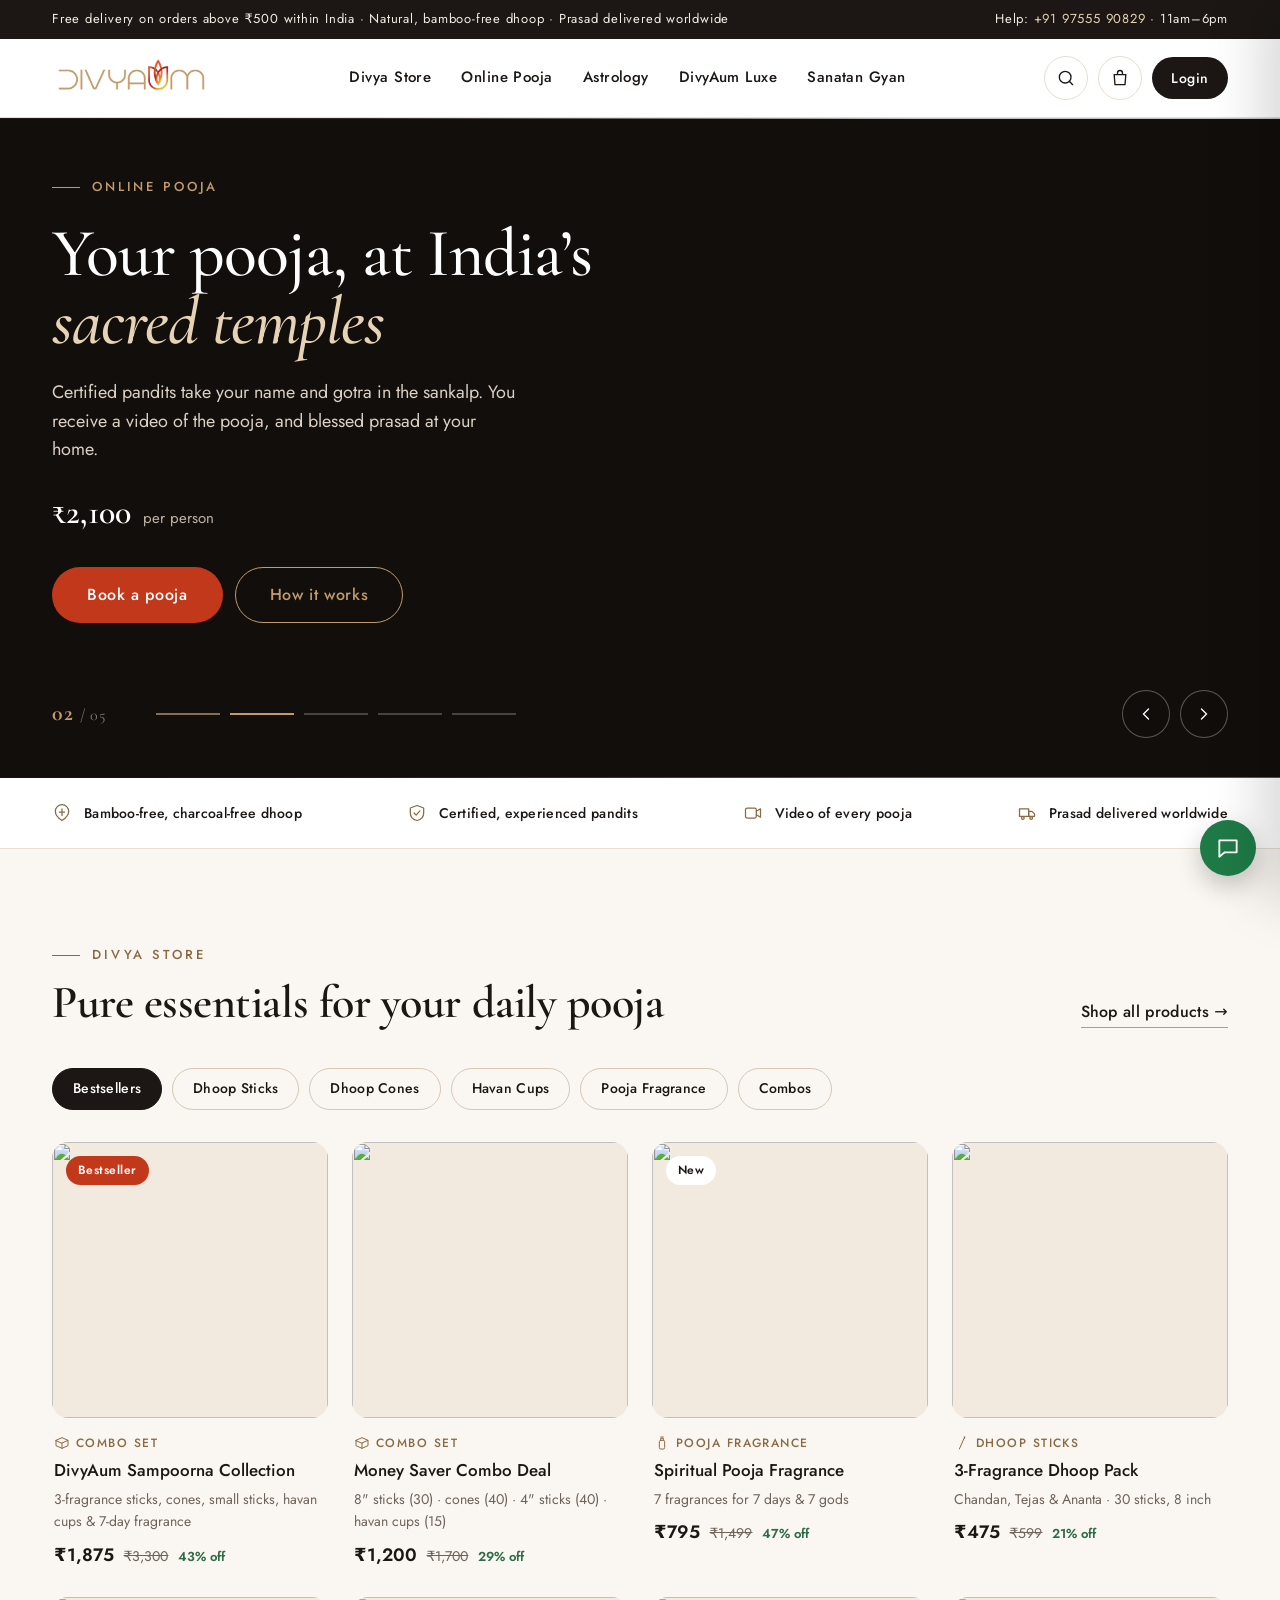
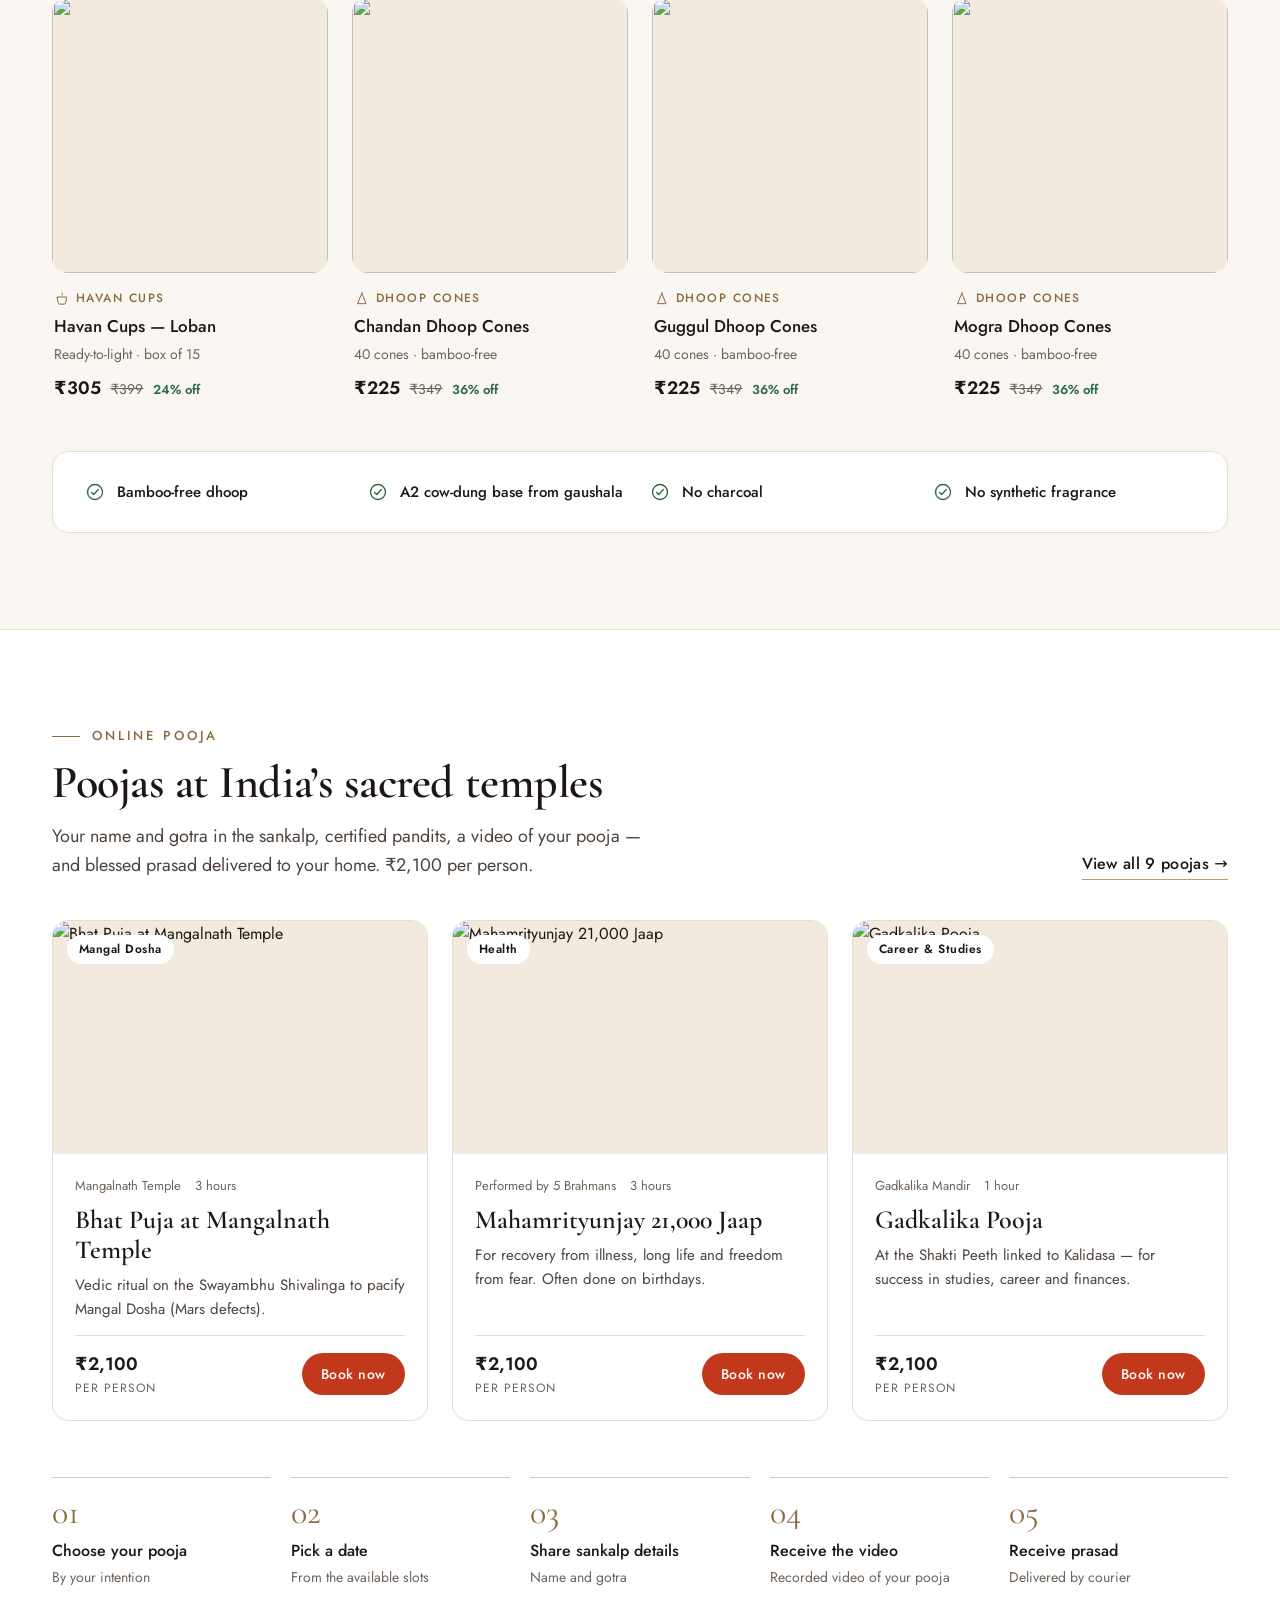
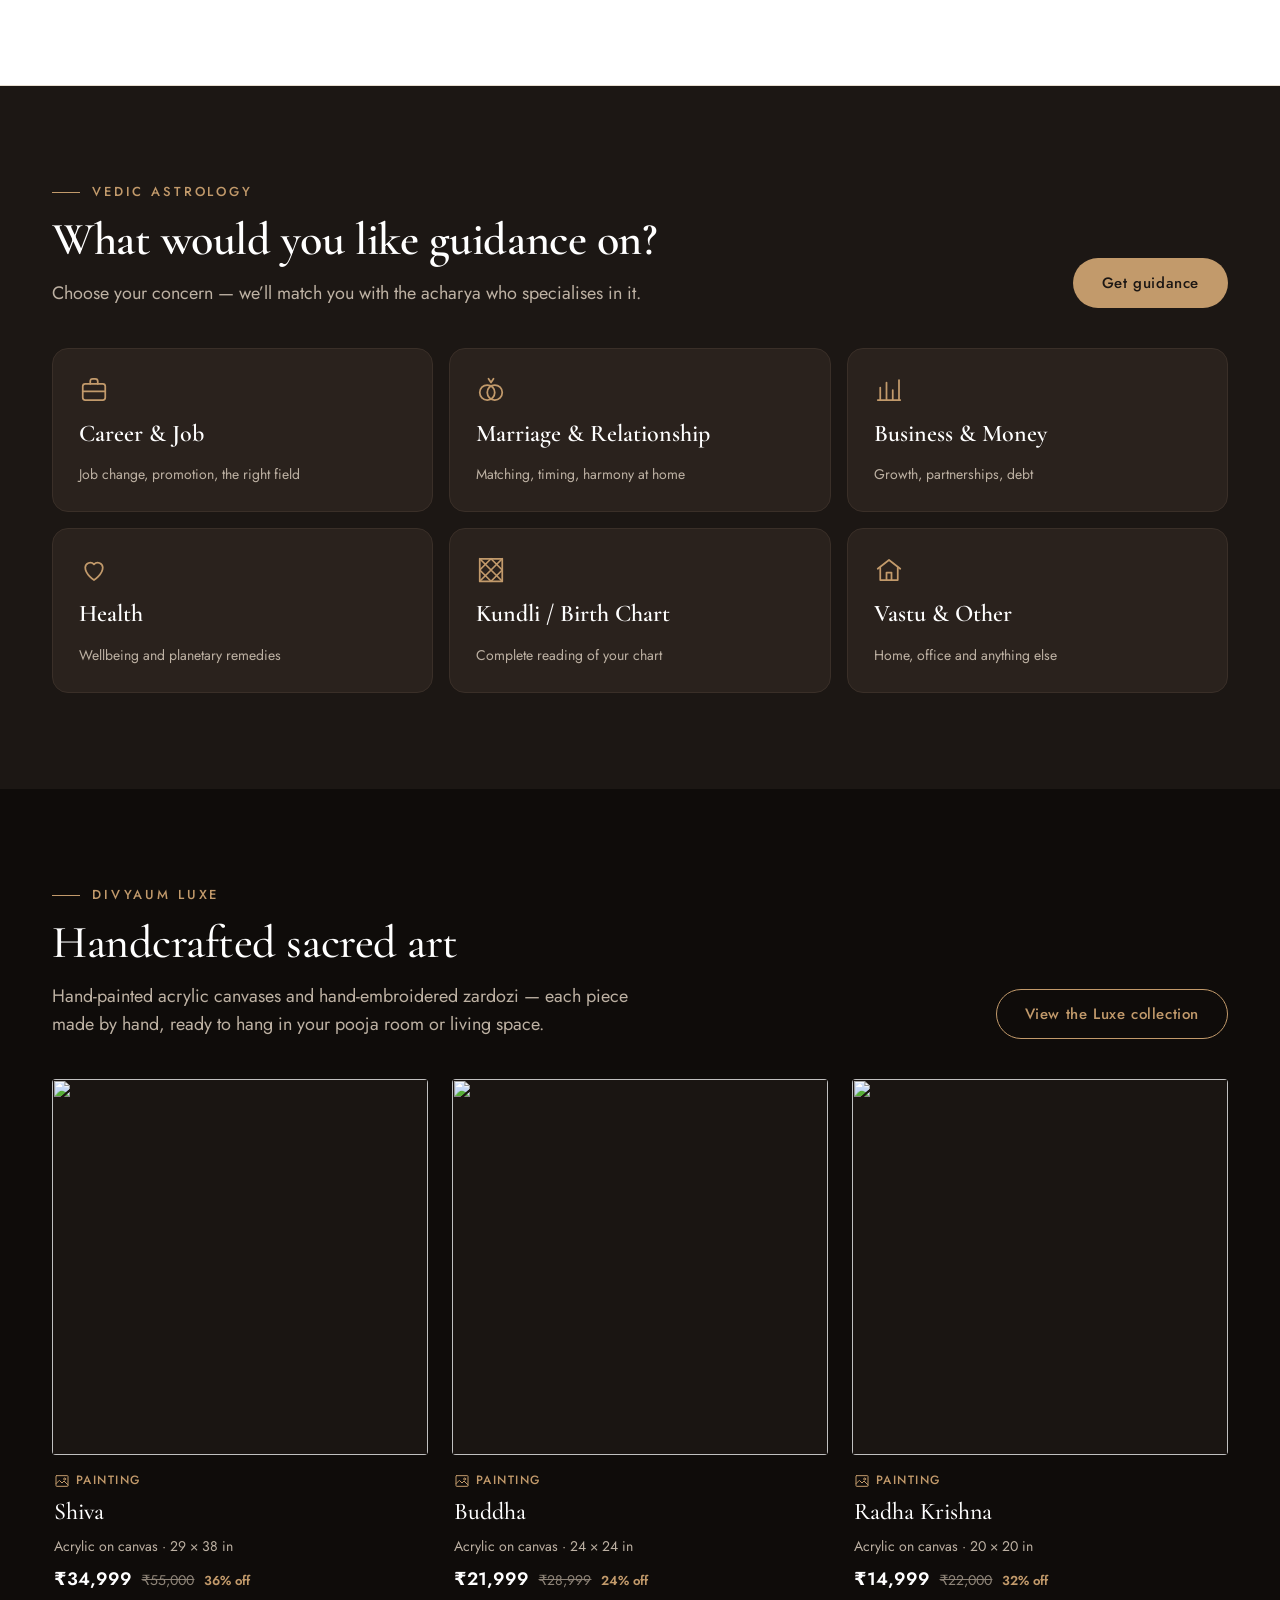
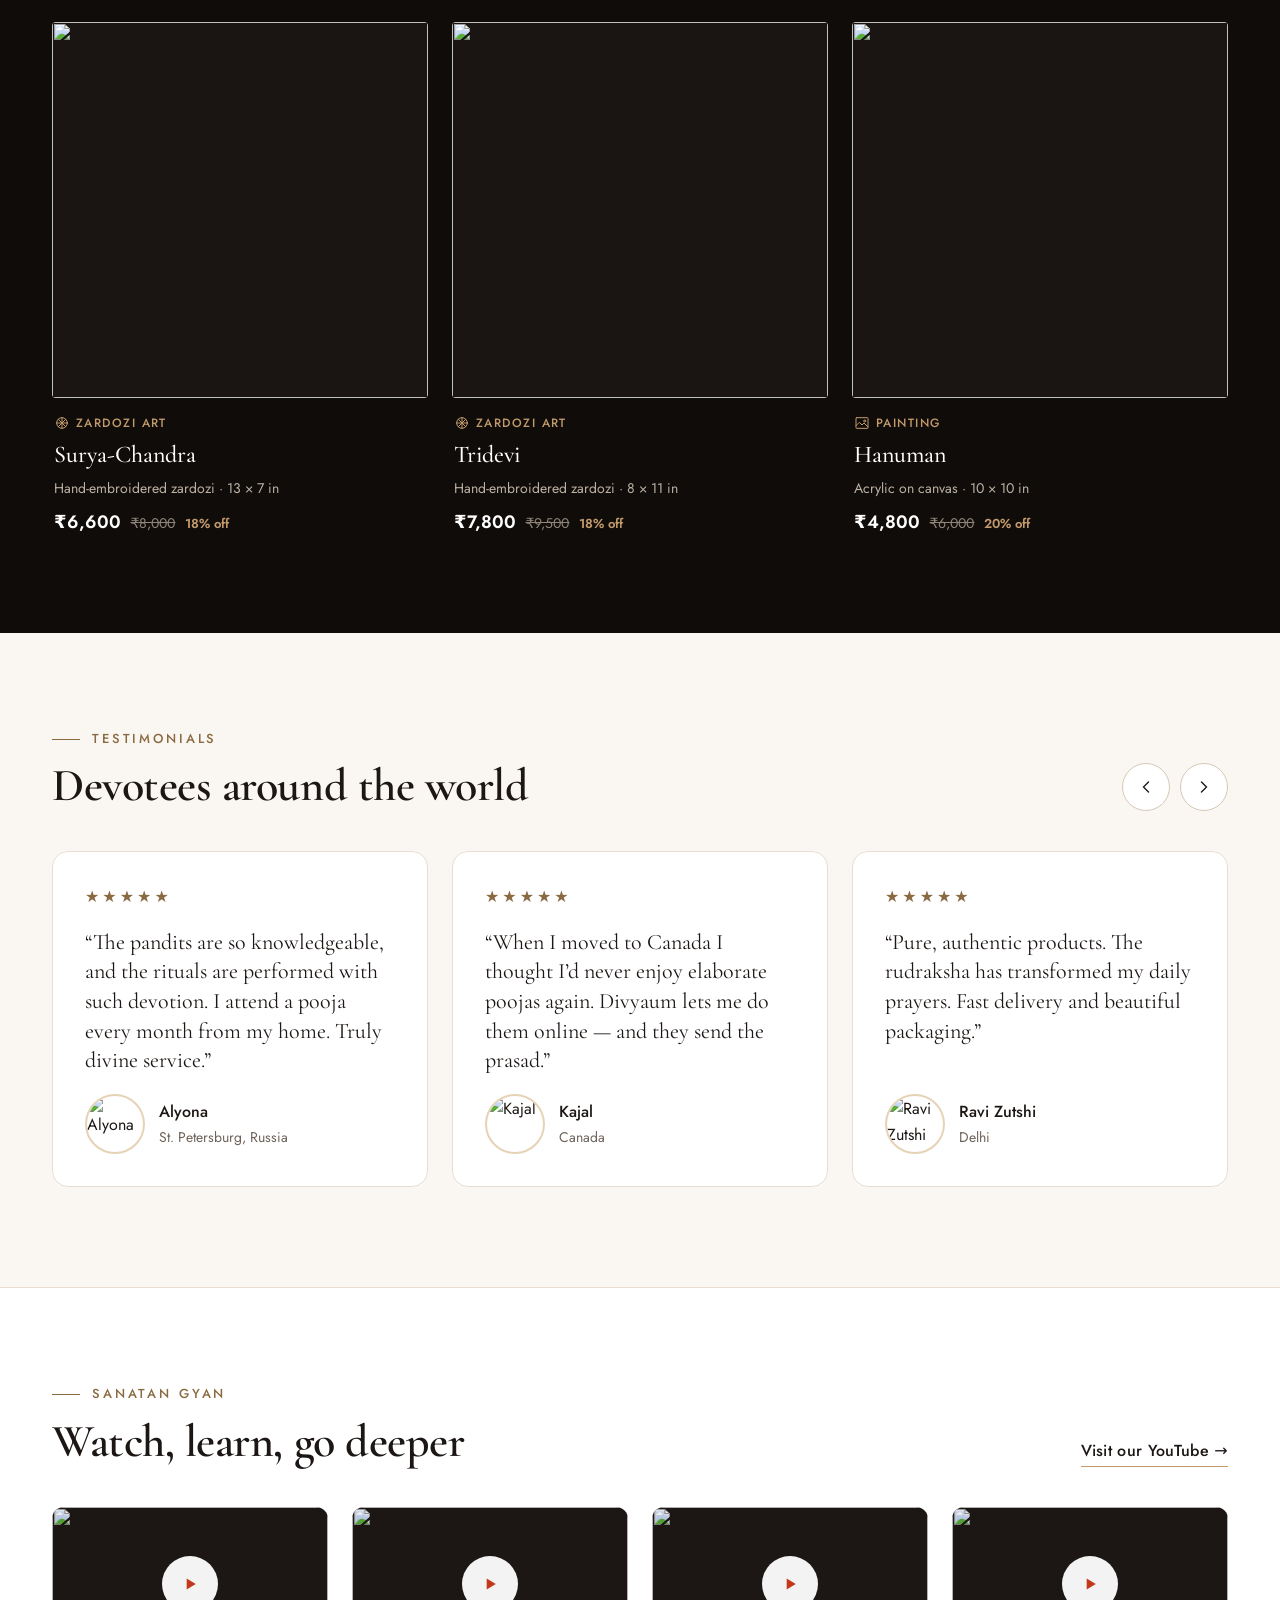
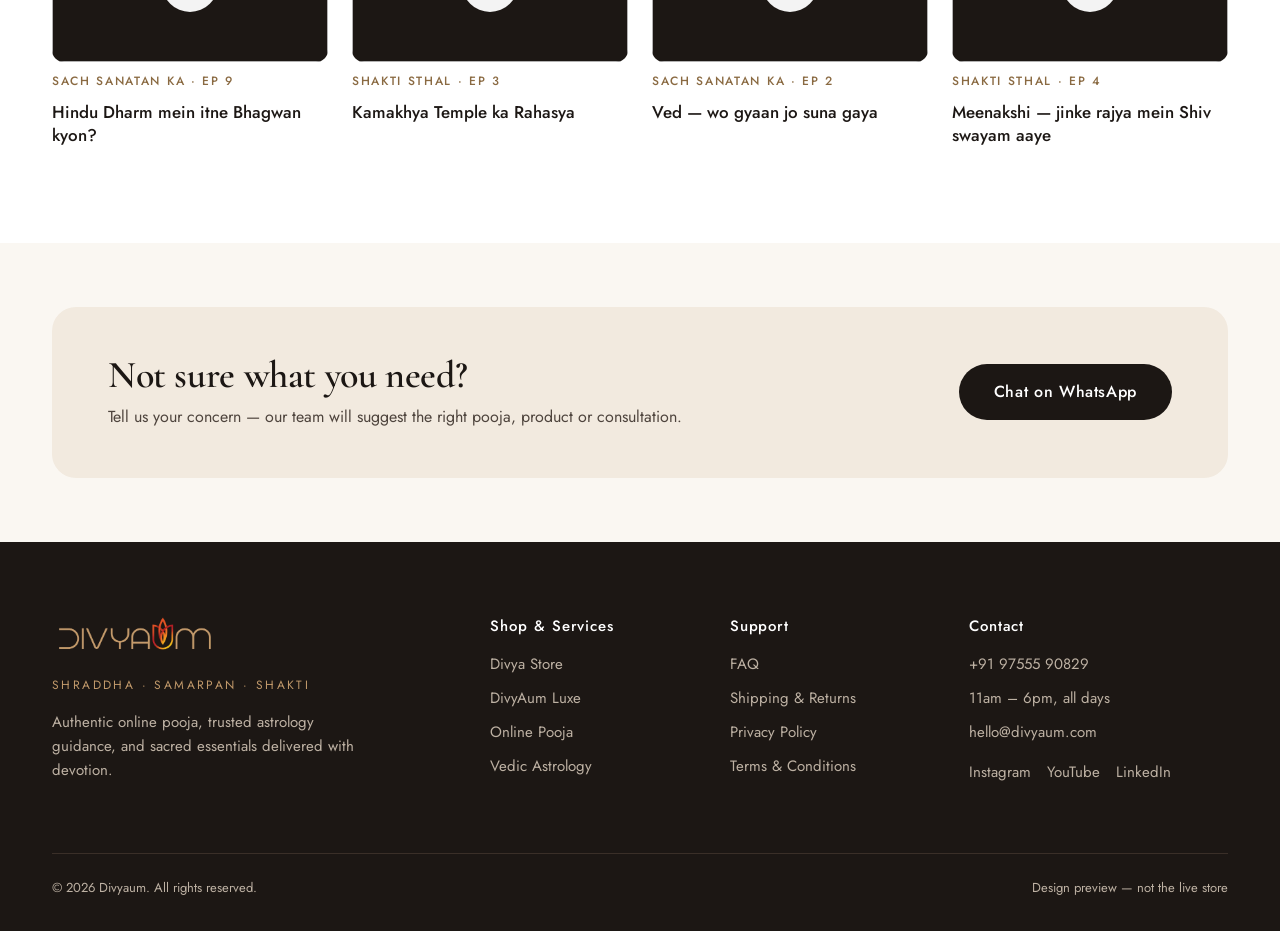
==== index.html @ bfee5dd2 "Product pages, pooja pages, cart drawer with free-delivery progress, trust badges Co-Authored-By: Cl" ====
<!doctype html>
<html lang="en">
<head>
<meta charset="utf-8">
<meta name="viewport" content="width=device-width, initial-scale=1">
<meta name="robots" content="noindex, nofollow">
<title>Divyaum — Pooja Essentials, Online Pooja &amp; Vedic Astrology</title>
<link rel="icon" href="assets/logo.png">
<link rel="preconnect" href="https://fonts.googleapis.com">
<link rel="preconnect" href="https://fonts.gstatic.com" crossorigin>
<link href="https://fonts.googleapis.com/css2?family=Cormorant+Garamond:wght@500;600;700&family=Jost:wght@400;500;600&display=swap" rel="stylesheet">
<link rel="stylesheet" href="css/site.css?v=8">
</head>
<body data-page="home">
<div id="site-header"></div>

<main>
<!-- MOVING BANNER -->
<section class="slider" aria-roledescription="carousel" aria-label="Featured">

<div class="slide on" aria-hidden="false">
<div class="slide-bg"><img data-file="products/1788009104742-d97ece98d451f961.png" data-w="1920" alt="" style="object-position:70% 50%"></div>
<div class="slide-inner"><div class="slide-copy">
<div class="eyebrow">Bestseller · Divya Store</div>
<h1>The complete daily pooja, <em>in one box</em></h1>
<p>Dhoop sticks, cones, havan cups and seven sacred fragrances — natural, bamboo-free and charcoal-free.</p>
<div class="slide-price"><b>₹1,875</b><s>₹3,300</s><span class="save">Save 43%</span></div>
<div class="slide-ctas"><a href="store.html" class="btn btn-primary btn-lg">Shop the collection</a><a href="store.html" class="btn btn-outline-gold btn-lg">All essentials</a></div>
</div></div>
</div>

<div class="slide" aria-hidden="true">
<div class="slide-bg"><img data-file="pooja/1786453745508-4df891671ca36351.png" data-w="1920" alt="" style="width:185%;max-width:none;margin-left:-85%;object-position:100% 40%"></div>
<div class="slide-inner"><div class="slide-copy">
<div class="eyebrow">Online Pooja</div>
<h2>Your pooja, at India’s <em>sacred temples</em></h2>
<p>Certified pandits take your name and gotra in the sankalp. You receive a video of the pooja, and blessed prasad at your home.</p>
<div class="slide-price"><b>₹2,100</b><span>per person</span></div>
<div class="slide-ctas"><a href="pooja.html" class="btn btn-primary btn-lg">Book a pooja</a><a href="pooja.html#how" class="btn btn-outline-gold btn-lg">How it works</a></div>
</div></div>
</div>

<div class="slide" aria-hidden="true">
<div class="slide-bg"><img data-file="products/1783865702320-53ae7591782e0182.png" data-w="1920" alt="" style="object-position:70% 55%"></div>
<div class="slide-inner"><div class="slide-copy">
<div class="eyebrow">New · Pooja Fragrance</div>
<h2>Seven fragrances. <em>Seven days.</em> Seven gods.</h2>
<p>A different sacred fragrance for each day of the week, devoted to the day’s presiding deity.</p>
<div class="slide-price"><b>₹795</b><s>₹1,499</s><span class="save">Save 47%</span></div>
<div class="slide-ctas"><a href="store.html?c=fragrance" class="btn btn-primary btn-lg">Shop the fragrance</a></div>
</div></div>
</div>

<div class="slide" aria-hidden="true">
<div class="slide-bg zodiac-bg">
<svg viewBox="0 0 400 400" fill="none" stroke="#C29A6B" stroke-width=".8" aria-hidden="true">
<circle cx="200" cy="200" r="196" opacity=".25"/><circle cx="200" cy="200" r="178" opacity=".6"/><circle cx="200" cy="200" r="140" opacity=".45"/><circle cx="200" cy="200" r="96" opacity=".7"/><circle cx="200" cy="200" r="44"/>
<g opacity=".55"><path d="M200 22v74M200 304v74M22 200h74M304 200h74M74 74l52 52M274 274l52 52M326 74l-52 52M126 274l-52 52M131 34l28 69M241 297l28 69M34 131l69 28M297 241l69 28M269 34l-28 69M159 297l-28 69M366 131l-69 28M103 241l-69 28"/></g>
<g fill="#C29A6B" stroke="none"><circle cx="200" cy="22" r="3"/><circle cx="378" cy="200" r="3"/><circle cx="200" cy="378" r="3"/><circle cx="22" cy="200" r="3"/><circle cx="326" cy="74" r="2.2"/><circle cx="74" cy="326" r="2.2"/><circle cx="74" cy="74" r="2.2"/><circle cx="326" cy="326" r="2.2"/><circle cx="200" cy="200" r="5"/></g>
<path d="M200 168l9 23h25l-20 15 8 24-22-15-22 15 8-24-20-15h25z" stroke-width="1"/>
</svg></div>
<div class="slide-inner"><div class="slide-copy">
<div class="eyebrow">Vedic Astrology</div>
<h2>Career, marriage or health — <em>ask the right acharya</em></h2>
<p>Tell us your concern and birth details. We match you with an experienced jyotish acharya who specialises in exactly that.</p>
<div class="slide-ctas"><a href="astrology.html" class="btn btn-gold btn-lg">Get guidance</a></div>
</div></div>
</div>

<div class="slide" aria-hidden="true">
<div class="slide-bg"><img data-file="products/1786192602483-4a561912f6bf238b.jpg" data-w="1920" alt="" style="object-position:60% 45%"></div>
<div class="slide-inner"><div class="slide-copy">
<div class="eyebrow">DivyAum Luxe</div>
<h2>Sacred art, <em>painted by hand</em></h2>
<p>Original acrylic canvases and hand-embroidered zardozi, made by artisans and ready to hang.</p>
<div class="slide-ctas"><a href="luxe.html" class="btn btn-gold btn-lg">Explore Luxe</a></div>
</div></div>
</div>

<div class="slider-ui"><div class="wrap">
<div class="counter"><b>01</b> <span>/ 05</span></div>
<div class="bars"><button class="bar" type="button" aria-label="Banner 1"><i></i></button><button class="bar" type="button" aria-label="Banner 2"><i></i></button><button class="bar" type="button" aria-label="Banner 3"><i></i></button><button class="bar" type="button" aria-label="Banner 4"><i></i></button><button class="bar" type="button" aria-label="Banner 5"><i></i></button></div>
<div class="arrows"><button class="arrow prev" type="button" aria-label="Previous banner"><svg class="icon" viewBox="0 0 24 24" fill="none" stroke="currentColor" stroke-width="1.6" stroke-linecap="round"><path d="M15 6l-6 6 6 6"/></svg></button><button class="arrow next" type="button" aria-label="Next banner"><svg class="icon" viewBox="0 0 24 24" fill="none" stroke="currentColor" stroke-width="1.6" stroke-linecap="round"><path d="M9 6l6 6-6 6"/></svg></button></div>
</div></div>
</section>

<!-- TRUST BAR -->
<div class="trustbar"><div class="wrap">
<div><svg class="icon" viewBox="0 0 24 24" fill="none" stroke="currentColor" stroke-width="1.5" stroke-linecap="round" stroke-linejoin="round"><path d="M12 21c-5-3-8-7-8-11a8 8 0 0 1 16 0c0 4-3 8-8 11z"/><path d="M12 7v8M9 11h6"/></svg>Bamboo-free, charcoal-free dhoop</div>
<div><svg class="icon" viewBox="0 0 24 24" fill="none" stroke="currentColor" stroke-width="1.5" stroke-linecap="round" stroke-linejoin="round"><path d="M12 3l8 3v6c0 5-3.5 8-8 9-4.5-1-8-4-8-9V6z"/><path d="M8.5 12l2.5 2.5 4.5-5"/></svg>Certified, experienced pandits</div>
<div><svg class="icon" viewBox="0 0 24 24" fill="none" stroke="currentColor" stroke-width="1.5" stroke-linecap="round" stroke-linejoin="round"><rect x="3" y="6" width="13" height="12" rx="2"/><path d="M16 10l5-3v10l-5-3"/></svg>Video of every pooja</div>
<div><svg class="icon" viewBox="0 0 24 24" fill="none" stroke="currentColor" stroke-width="1.5" stroke-linecap="round" stroke-linejoin="round"><path d="M3 7h11v9H3z"/><path d="M14 10h4l3 3v3h-7z"/><circle cx="7" cy="18" r="1.6"/><circle cx="17" cy="18" r="1.6"/></svg>Prasad delivered worldwide</div>
</div></div>

<!-- DIVYA STORE -->
<section class="sec" id="store"><div class="wrap">
<div class="sec-head">
<div><div class="eyebrow">Divya Store</div><h2>Pure essentials for your daily pooja</h2></div>
<a href="store.html" class="text-link">Shop all products →</a>
</div>
<div class="chips" data-target="homeStore" data-limit="8">
<button type="button" class="chip on" data-f="all">Bestsellers</button>
<button type="button" class="chip" data-f="sticks">Dhoop Sticks</button>
<button type="button" class="chip" data-f="cones">Dhoop Cones</button>
<button type="button" class="chip" data-f="havan">Havan Cups</button>
<button type="button" class="chip" data-f="fragrance">Pooja Fragrance</button>
<button type="button" class="chip" data-f="combo">Combos</button>
</div>
<div class="grid grid-4" id="homeStore"></div>
<div class="purity">
<div><svg class="icon" viewBox="0 0 24 24" fill="none" stroke="currentColor" stroke-width="1.6" stroke-linecap="round" stroke-linejoin="round"><circle cx="12" cy="12" r="9"/><path d="M8 12.5l2.5 2.5 5.5-6"/></svg>Bamboo-free dhoop</div>
<div><svg class="icon" viewBox="0 0 24 24" fill="none" stroke="currentColor" stroke-width="1.6" stroke-linecap="round" stroke-linejoin="round"><circle cx="12" cy="12" r="9"/><path d="M8 12.5l2.5 2.5 5.5-6"/></svg>A2 cow-dung base from gaushala</div>
<div><svg class="icon" viewBox="0 0 24 24" fill="none" stroke="currentColor" stroke-width="1.6" stroke-linecap="round" stroke-linejoin="round"><circle cx="12" cy="12" r="9"/><path d="M8 12.5l2.5 2.5 5.5-6"/></svg>No charcoal</div>
<div><svg class="icon" viewBox="0 0 24 24" fill="none" stroke="currentColor" stroke-width="1.6" stroke-linecap="round" stroke-linejoin="round"><circle cx="12" cy="12" r="9"/><path d="M8 12.5l2.5 2.5 5.5-6"/></svg>No synthetic fragrance</div>
</div>
</div></section>

<!-- ONLINE POOJA -->
<section class="sec" style="background:#fff;border-top:1px solid var(--line);border-bottom:1px solid var(--line)"><div class="wrap">
<div class="sec-head">
<div><div class="eyebrow">Online Pooja</div><h2>Poojas at India’s sacred temples</h2><p class="lead">Your name and gotra in the sankalp, certified pandits, a video of your pooja — and blessed prasad delivered to your home. ₹2,100 per person.</p></div>
<a href="pooja.html" class="text-link">View all 9 poojas →</a>
</div>
<div class="grid grid-3" id="homePoojas"></div>
<div class="steps" style="margin-top:56px">
<div class="step"><div class="n">01</div><b>Choose your pooja</b><span>By your intention</span></div>
<div class="step"><div class="n">02</div><b>Pick a date</b><span>From the available slots</span></div>
<div class="step"><div class="n">03</div><b>Share sankalp details</b><span>Name and gotra</span></div>
<div class="step"><div class="n">04</div><b>Receive the video</b><span>Recorded video of your pooja</span></div>
<div class="step"><div class="n">05</div><b>Receive prasad</b><span>Delivered by courier</span></div></div>
</div></section>

<!-- ASTROLOGY -->
<section class="sec dark"><div class="wrap">
<div class="sec-head">
<div><div class="eyebrow">Vedic Astrology</div><h2>What would you like guidance on?</h2><p class="lead">Choose your concern — we’ll match you with the acharya who specialises in it.</p></div>
<a href="astrology.html" class="btn btn-gold">Get guidance</a>
</div>
<div class="topic-grid">
<a class="topic-card" href="astrology.html?t=career"><svg viewBox="0 0 24 24" fill="none" stroke="currentColor" stroke-width="1.4" stroke-linecap="round" stroke-linejoin="round"><rect x="3" y="7" width="18" height="13" rx="2"/><path d="M9 7V5a2 2 0 0 1 2-2h2a2 2 0 0 1 2 2v2M3 13h18"/></svg><b>Career &amp; Job</b><span>Job change, promotion, the right field</span></a>
<a class="topic-card" href="astrology.html?t=marriage"><svg viewBox="0 0 24 24" fill="none" stroke="currentColor" stroke-width="1.4" stroke-linecap="round" stroke-linejoin="round"><circle cx="9" cy="14" r="6"/><circle cx="15" cy="14" r="6"/><path d="M10 3l2 3 2-3"/></svg><b>Marriage &amp; Relationship</b><span>Matching, timing, harmony at home</span></a>
<a class="topic-card" href="astrology.html?t=business"><svg viewBox="0 0 24 24" fill="none" stroke="currentColor" stroke-width="1.4" stroke-linecap="round" stroke-linejoin="round"><path d="M3 20h18M5 20V10M10 20V6M15 20v-8M20 20V4"/></svg><b>Business &amp; Money</b><span>Growth, partnerships, debt</span></a>
<a class="topic-card" href="astrology.html?t=health"><svg viewBox="0 0 24 24" fill="none" stroke="currentColor" stroke-width="1.4" stroke-linecap="round" stroke-linejoin="round"><path d="M12 20s-7-4.5-7-10a4 4 0 0 1 7-2.5A4 4 0 0 1 19 10c0 5.5-7 10-7 10z"/></svg><b>Health</b><span>Wellbeing and planetary remedies</span></a>
<a class="topic-card" href="astrology.html?t=kundli"><svg viewBox="0 0 24 24" fill="none" stroke="currentColor" stroke-width="1.4" stroke-linecap="round" stroke-linejoin="round"><rect x="3" y="3" width="18" height="18"/><path d="M3 3l18 18M21 3L3 21M12 3l9 9-9 9-9-9z"/></svg><b>Kundli / Birth Chart</b><span>Complete reading of your chart</span></a>
<a class="topic-card" href="astrology.html?t=vastu"><svg viewBox="0 0 24 24" fill="none" stroke="currentColor" stroke-width="1.4" stroke-linecap="round" stroke-linejoin="round"><path d="M3 11l9-7 9 7"/><path d="M5 10v10h14V10"/><path d="M10 20v-6h4v6"/></svg><b>Vastu &amp; Other</b><span>Home, office and anything else</span></a>
</div>
</div></section>

<!-- DIVYAUM LUXE -->
<section class="sec luxe" id="luxe"><div class="wrap">
<div class="sec-head">
<div><div class="eyebrow">DivyAum Luxe</div><h2>Handcrafted sacred art</h2><p class="lead">Hand-painted acrylic canvases and hand-embroidered zardozi — each piece made by hand, ready to hang in your pooja room or living space.</p></div>
<a href="luxe.html" class="btn btn-outline-gold">View the Luxe collection</a>
</div>
<div class="grid grid-3" id="homeLuxe"></div>
</div></section>

<!-- REVIEWS -->
<section class="sec"><div class="wrap">
<div class="sec-head">
<div><div class="eyebrow">Testimonials</div><h2>Devotees around the world</h2></div>
<div class="rv-nav"><button type="button" data-rv="prev" aria-label="Previous reviews"><svg class="icon" viewBox="0 0 24 24" fill="none" stroke="currentColor" stroke-width="1.6" stroke-linecap="round"><path d="M15 6l-6 6 6 6"/></svg></button><button type="button" data-rv="next" aria-label="More reviews"><svg class="icon" viewBox="0 0 24 24" fill="none" stroke="currentColor" stroke-width="1.6" stroke-linecap="round"><path d="M9 6l6 6-6 6"/></svg></button></div>
</div>
<div class="rv-track">
<div class="rv"><div class="stars" aria-label="5 out of 5 stars">★★★★★</div><q>The pandits are so knowledgeable, and the rituals are performed with such devotion. I attend a pooja every month from my home. Truly divine service.</q><div class="rv-person"><img loading="lazy" src="https://www.divyaum.com/testimonial/alyona.png" alt="Alyona"><div class="who"><b>Alyona</b><small>St. Petersburg, Russia</small></div></div></div>
<div class="rv"><div class="stars" aria-label="5 out of 5 stars">★★★★★</div><q>When I moved to Canada I thought I’d never enjoy elaborate poojas again. Divyaum lets me do them online — and they send the prasad.</q><div class="rv-person"><img loading="lazy" src="https://www.divyaum.com/testimonial/kajal.png" alt="Kajal"><div class="who"><b>Kajal</b><small>Canada</small></div></div></div>
<div class="rv"><div class="stars" aria-label="5 out of 5 stars">★★★★★</div><q>Pure, authentic products. The rudraksha has transformed my daily prayers. Fast delivery and beautiful packaging.</q><div class="rv-person"><img loading="lazy" src="https://www.divyaum.com/testimonial/ravi.jpeg" alt="Ravi Zutshi"><div class="who"><b>Ravi Zutshi</b><small>Delhi</small></div></div></div>
<div class="rv"><div class="stars" aria-label="5 out of 5 stars">★★★★★</div><q>A great brand that keeps me grounded and close to my Sanatan roots. Authentic products. Great work, guys.</q><div class="rv-person"><img loading="lazy" src="https://www.divyaum.com/testimonial/sakshi1.jpeg" alt="Sakshi Harshit Bansal"><div class="who"><b>Sakshi Harshit Bansal</b><small>Delhi</small></div></div></div>
<div class="rv"><div class="stars" aria-label="5 out of 5 stars">★★★★★</div><q>The rudraksh are original and of good quality.</q><div class="rv-person"><img loading="lazy" src="https://www.divyaum.com/testimonial/shashi.jpeg" alt="Shashi Tickoo"><div class="who"><b>Shashi Tickoo</b><small>Delhi</small></div></div></div>
</div>
</div></section>

<!-- SANATAN GYAN -->
<section class="sec" id="gyan" style="background:#fff;border-top:1px solid var(--line)"><div class="wrap">
<div class="sec-head">
<div><div class="eyebrow">Sanatan Gyan</div><h2>Watch, learn, go deeper</h2></div>
<a href="https://www.youtube.com/@Divyaum-1" class="text-link" target="_blank" rel="noopener">Visit our YouTube →</a>
</div>
<div class="grid grid-4">
<a class="vid" href="https://www.youtube.com/watch?v=xY486wFaimk" target="_blank" rel="noopener"><div class="vid-thumb"><img loading="lazy" src="https://i.ytimg.com/vi/xY486wFaimk/hqdefault.jpg" alt=""><span class="play"><svg width="20" height="20" viewBox="0 0 24 24" fill="currentColor"><path d="M8 5.5v13l11-6.5z"/></svg></span></div><div class="series">Sach Sanatan Ka · Ep 9</div><div class="title">Hindu Dharm mein itne Bhagwan kyon?</div></a>
<a class="vid" href="https://www.youtube.com/watch?v=OYNr0mVtcFg" target="_blank" rel="noopener"><div class="vid-thumb"><img loading="lazy" src="https://i.ytimg.com/vi/OYNr0mVtcFg/hqdefault.jpg" alt=""><span class="play"><svg width="20" height="20" viewBox="0 0 24 24" fill="currentColor"><path d="M8 5.5v13l11-6.5z"/></svg></span></div><div class="series">Shakti Sthal · Ep 3</div><div class="title">Kamakhya Temple ka Rahasya</div></a>
<a class="vid" href="https://www.youtube.com/watch?v=AnHhMmXYKlg" target="_blank" rel="noopener"><div class="vid-thumb"><img loading="lazy" src="https://i.ytimg.com/vi/AnHhMmXYKlg/hqdefault.jpg" alt=""><span class="play"><svg width="20" height="20" viewBox="0 0 24 24" fill="currentColor"><path d="M8 5.5v13l11-6.5z"/></svg></span></div><div class="series">Sach Sanatan Ka · Ep 2</div><div class="title">Ved — wo gyaan jo suna gaya</div></a>
<a class="vid" href="https://www.youtube.com/watch?v=YSdRBCVZjLI" target="_blank" rel="noopener"><div class="vid-thumb"><img loading="lazy" src="https://i.ytimg.com/vi/YSdRBCVZjLI/hqdefault.jpg" alt=""><span class="play"><svg width="20" height="20" viewBox="0 0 24 24" fill="currentColor"><path d="M8 5.5v13l11-6.5z"/></svg></span></div><div class="series">Shakti Sthal · Ep 4</div><div class="title">Meenakshi — jinke rajya mein Shiv swayam aaye</div></a>
</div>
</div></section>

<!-- HELP -->
<section class="sec-tight"><div class="wrap">
<div class="help">
<div><h2>Not sure what you need?</h2><p>Tell us your concern — our team will suggest the right pooja, product or consultation.</p></div>
<a href="https://wa.me/919755590829" class="btn btn-dark btn-lg" target="_blank" rel="noopener">Chat on WhatsApp</a>
</div>
</div></section>
</main>

<div id="site-footer"></div>
<script src="js/site.js?v=8"></script>
<script>
document.querySelectorAll("img[data-file]").forEach(function(i){ i.src = DV.img(i.dataset.file, i.dataset.w || 1080); });
document.getElementById("homeStore").innerHTML = DV.products.filter(function(p){return p.cat!=="luxe";}).sort(function(a,b){return (a.best||99)-(b.best||99);}).map(DV.card).join("");
document.getElementById("homePoojas").innerHTML = DV.poojas.slice(0,3).map(DV.poojaCard).join("");
document.getElementById("homeLuxe").innerHTML = DV.products.filter(function(p){return p.lux;}).sort(function(a,b){return a.lux-b.lux;}).map(DV.card).join("");
</script>
</body>
</html>
---- css/site.css ----
/* Divyaum — design tokens drawn from the logo:
   champagne letters #C29A6B, flame orange #E2521F, flame red #B31C1F */
:root{
  --ivory:#FAF7F2; --white:#FFFFFF; --sand:#F2EADF; --sand-2:#E9DDCB;
  --ink:#1C1714; --body:#4E443D; --muted:#6E635A;
  --line:#E7DED1; --line-2:#D6C8B5;
  --gold:#C29A6B; --gold-deep:#8A6A42; --gold-soft:#E6D3B5;
  --flame:#C2381B; --flame-hover:#A32E15; --flame-bright:#E2521F;
  --espresso:#1C1714; --espresso-2:#2A221D; --espresso-3:#3A2F28;
  --on-dark:#F3ECE2; --on-dark-muted:#BDB1A3;
  --green:#2F6B47;
  --serif:'Cormorant Garamond', 'Times New Roman', serif;
  --sans:'Jost', system-ui, -apple-system, sans-serif;
  --radius:16px; --shadow:0 18px 40px rgba(28,23,20,.10);
}
*{box-sizing:border-box}
html{scroll-behavior:smooth}
body{margin:0;background:var(--ivory);color:var(--ink);font-family:var(--sans);font-size:16px;line-height:1.6;font-weight:400;-webkit-font-smoothing:antialiased}
img{max-width:100%;display:block}
a{color:var(--flame)}a:hover{color:var(--flame-hover)}
button,input,select,textarea{font:inherit;color:inherit}
:focus-visible{outline:2px solid var(--flame);outline-offset:2px}
.wrap{max-width:1240px;margin:0 auto;padding:0 32px}
.sec{padding:96px 0}
.sec-tight{padding:64px 0}
h1,h2,h3{font-family:var(--serif);font-weight:600;margin:0;letter-spacing:-.01em}
h1{font-size:60px;line-height:1.05}
h2{font-size:46px;line-height:1.08}
h3{font-size:26px;line-height:1.2}
.eyebrow{font-size:13px;font-weight:500;letter-spacing:.22em;text-transform:uppercase;color:var(--gold-deep);display:flex;align-items:center;gap:12px;margin-bottom:12px}
.eyebrow::before{content:"";width:28px;height:1px;background:currentColor}
.lead{font-size:18px;color:var(--body);max-width:620px;margin:14px 0 0}
.sec-head{display:flex;flex-wrap:wrap;align-items:flex-end;justify-content:space-between;gap:20px;margin-bottom:40px}
.text-link{font-weight:500;text-decoration:none;color:var(--ink);border-bottom:1px solid var(--gold);padding-bottom:2px;letter-spacing:.02em}
.text-link:hover{color:var(--flame);border-color:var(--flame)}

/* buttons */
.btn{display:inline-flex;align-items:center;justify-content:center;gap:10px;height:50px;padding:0 28px;border-radius:999px;font-weight:500;font-size:15px;letter-spacing:.04em;text-decoration:none;border:1px solid transparent;cursor:pointer;transition:background .2s,color .2s,border-color .2s,transform .2s;white-space:nowrap}
.btn:hover{transform:translateY(-1px)}
.btn-primary{background:var(--flame);color:#fff}.btn-primary:hover{background:var(--flame-hover);color:#fff}
.btn-dark{background:var(--ink);color:#fff}.btn-dark:hover{background:#000;color:#fff}
.btn-outline{background:transparent;border-color:var(--ink);color:var(--ink)}.btn-outline:hover{background:var(--ink);color:#fff}
.btn-gold{background:var(--gold);color:var(--espresso)}.btn-gold:hover{background:#D3AE80;color:var(--espresso)}
.btn-outline-gold{background:transparent;border-color:var(--gold);color:var(--gold)}.btn-outline-gold:hover{background:var(--gold);color:var(--espresso)}
.btn-lg{height:56px;padding:0 34px;font-size:16px}
.btn-sm{height:42px;padding:0 18px;font-size:14px}
.icon{width:20px;height:20px;flex-shrink:0}

/* announcement + header */
.announce{background:var(--espresso);color:var(--on-dark);font-size:13px;letter-spacing:.06em}
.announce .wrap{display:flex;justify-content:space-between;gap:12px;padding-top:9px;padding-bottom:9px}
.announce a{color:var(--gold-soft);text-decoration:none}
header.site{background:rgba(255,255,255,.96);backdrop-filter:blur(8px);border-bottom:1px solid var(--line);position:sticky;top:0;z-index:50}
header.site .wrap{display:flex;align-items:center;gap:36px;height:78px}
.logo img{height:44px;width:auto}
nav.main{display:flex;gap:30px;flex:1;justify-content:center}
nav.main a{color:var(--ink);text-decoration:none;font-size:15px;font-weight:500;letter-spacing:.03em;padding:6px 0;border-bottom:1px solid transparent}
nav.main a:hover,nav.main a.active{border-bottom-color:var(--flame);color:var(--ink)}
.hdr-actions{display:flex;align-items:center;gap:10px}
.icon-btn{width:44px;height:44px;border-radius:50%;border:1px solid var(--line);background:#fff;display:flex;align-items:center;justify-content:center;cursor:pointer;position:relative;color:var(--ink)}
.icon-btn:hover{border-color:var(--ink)}
.cart-count{position:absolute;top:-3px;right:-3px;min-width:19px;height:19px;border-radius:10px;background:var(--flame);color:#fff;font-size:11px;font-weight:600;display:none;align-items:center;justify-content:center;padding:0 5px}
.menu-btn{display:none}

/* hero slider — full-bleed, cinematic */
.slider{position:relative;height:660px;background:#120E0B;overflow:hidden;color:#fff}
.slide{position:absolute;inset:0;opacity:0;visibility:hidden;transition:opacity 1.1s ease,visibility 1.1s}
.slide.on{opacity:1;visibility:visible}
.slide-bg{position:absolute;inset:0}
.slide-bg img{width:100%;height:100%;object-fit:cover;transform:scale(1.08);transition:transform 8s ease-out}
.slide.on .slide-bg img{transform:scale(1)}
.slide::after{content:"";position:absolute;inset:0;pointer-events:none;background:linear-gradient(90deg,rgba(18,14,11,.94) 0%,rgba(18,14,11,.82) 28%,rgba(18,14,11,.35) 55%,rgba(18,14,11,0) 72%),linear-gradient(0deg,rgba(18,14,11,.6) 0%,rgba(18,14,11,0) 28%)}
.slide-inner{position:relative;z-index:2;height:100%;max-width:1240px;margin:0 auto;padding:0 32px 96px;display:flex;align-items:center}
.slide-copy{max-width:560px;display:flex;flex-direction:column;gap:22px}
.slide-copy>*{opacity:0;transform:translateY(18px);transition:opacity .8s ease,transform .8s ease}
.slide.on .slide-copy>*{opacity:1;transform:none}
.slide.on .slide-copy>*:nth-child(2){transition-delay:.12s}
.slide.on .slide-copy>*:nth-child(3){transition-delay:.24s}
.slide.on .slide-copy>*:nth-child(4){transition-delay:.36s}
.slide.on .slide-copy>*:nth-child(5){transition-delay:.48s}
.slide-copy .eyebrow{color:var(--gold);margin:0}
.slide-copy h1,.slide-copy h2{font-size:68px;line-height:1.0;font-weight:500;color:#fff;letter-spacing:-.015em}
.slide-copy h1 em,.slide-copy h2 em{font-style:italic;color:var(--gold-soft)}
.slide-copy p{margin:0;font-size:18px;line-height:1.6;color:#D9CFC3;max-width:470px}
.slide-price{display:flex;align-items:baseline;gap:12px;font-size:15px;color:#BDB1A3}
.slide-price b{font-family:var(--serif);font-size:34px;font-weight:600;color:#fff}
.slide-price s{opacity:.75}
.slide-price .save{padding:3px 10px;border:1px solid rgba(194,154,107,.6);border-radius:999px;color:var(--gold-soft);font-size:13px;letter-spacing:.04em}
.slide-ctas{display:flex;flex-wrap:wrap;gap:12px;margin-top:4px}
.slider-ui{position:absolute;left:0;right:0;bottom:40px;z-index:3}
.slider-ui .wrap{display:flex;align-items:center;gap:28px}
.counter{font-family:var(--serif);font-size:22px;color:var(--gold);letter-spacing:.04em;min-width:76px}
.counter span{color:rgba(255,255,255,.45);font-size:16px}
.bars{display:flex;gap:10px;flex:1}
.bar{position:relative;width:64px;height:2px;padding:0;border:none;background:rgba(255,255,255,.22);cursor:pointer;overflow:hidden}
.bar::before{content:"";position:absolute;left:0;right:0;top:-10px;bottom:-10px}
.bar i{position:absolute;inset:0;background:var(--gold);transform:scaleX(0);transform-origin:left}
.bar.on i{animation:barfill 6.5s linear forwards}
.slider:hover .bar.on i{animation-play-state:paused}
.bar.done i{transform:scaleX(1);opacity:.5}
@keyframes barfill{to{transform:scaleX(1)}}
.arrows{display:flex;gap:10px}
.arrow{width:48px;height:48px;border-radius:50%;border:1px solid rgba(255,255,255,.3);background:rgba(18,14,11,.25);color:#fff;display:flex;align-items:center;justify-content:center;cursor:pointer;transition:background .2s,border-color .2s}
.arrow:hover{background:#fff;color:var(--ink);border-color:#fff}
.zodiac-bg{background:radial-gradient(circle at 72% 50%,#33281F 0%,#1A1410 45%,#120E0B 75%)}
.zodiac-bg svg{position:absolute;right:8%;top:50%;transform:translateY(-50%);width:560px;height:560px;opacity:.95;animation:spin 120s linear infinite}
@keyframes spin{to{transform:translateY(-50%) rotate(360deg)}}
@media (prefers-reduced-motion:reduce){.slide-bg img,.zodiac-bg svg,.bar.on i{animation:none;transition:none;transform:none}}

/* trust bar */
.trustbar{background:#fff;border-bottom:1px solid var(--line)}
.trustbar .wrap{display:flex;flex-wrap:wrap;justify-content:space-between;align-items:center;gap:20px 32px;padding-top:24px;padding-bottom:24px}
.trustbar div{display:flex;align-items:center;gap:12px;font-size:14px;font-weight:500;letter-spacing:.02em}
.trustbar svg{color:var(--gold-deep)}

/* chips */
.chips{display:flex;flex-wrap:wrap;gap:10px;margin-bottom:32px}
.chip{height:42px;padding:0 20px;border-radius:999px;border:1px solid var(--line-2);background:transparent;font-size:14px;font-weight:500;letter-spacing:.02em;cursor:pointer;color:var(--ink)}
.chip:hover{border-color:var(--ink)}
.chip.on{background:var(--ink);border-color:var(--ink);color:#fff}

/* product cards */
.grid{display:grid;gap:28px 24px}
.grid-4{grid-template-columns:repeat(4,minmax(0,1fr))}
.grid-3{grid-template-columns:repeat(3,minmax(0,1fr))}
.card{display:flex;flex-direction:column;background:transparent;text-decoration:none;color:var(--ink)}
.card-media{position:relative;aspect-ratio:1/1;background:var(--sand);border-radius:var(--radius);overflow:hidden}
.card-media img{width:100%;height:100%;object-fit:cover;transition:transform .6s ease}
.card:hover .card-media img{transform:scale(1.05)}
.tag{position:absolute;top:14px;left:14px;padding:5px 12px;border-radius:999px;background:#fff;color:var(--ink);font-size:12px;font-weight:600;letter-spacing:.04em}
.tag-flame{background:var(--flame);color:#fff}
.quick-add{position:absolute;left:14px;right:14px;bottom:14px;opacity:0;transform:translateY(8px);transition:all .25s}
.card:hover .quick-add,.quick-add:focus-visible{opacity:1;transform:none}
.quick-add .btn{width:100%;height:46px}
.card-body{padding:16px 2px 0;display:flex;flex-direction:column;gap:6px}
.kind{display:inline-flex;align-items:center;gap:6px;font-size:12px;font-weight:500;letter-spacing:.12em;text-transform:uppercase;color:var(--gold-deep)}
.kind svg{width:16px;height:16px}
.card-title{font-size:17px;font-weight:500;line-height:1.35}
.card-sub{font-size:14px;color:var(--muted)}
.prices{display:flex;align-items:baseline;gap:10px;margin-top:2px}
.price{font-size:18px;font-weight:600}
.mrp{font-size:14px;color:var(--muted);text-decoration:line-through}
.off{font-size:13px;color:var(--green);font-weight:600}
.added{background:var(--green)!important}

/* purity strip */
.purity{display:grid;grid-template-columns:repeat(4,minmax(0,1fr));gap:20px;margin-top:48px;padding:28px 32px;border:1px solid var(--line);border-radius:var(--radius);background:#fff}
.purity div{display:flex;align-items:center;gap:12px;font-size:15px;font-weight:500}
.purity svg{color:var(--green)}

/* pooja cards */
.pj{display:flex;flex-direction:column;background:#fff;border:1px solid var(--line);border-radius:var(--radius);overflow:hidden;text-decoration:none;color:var(--ink);transition:box-shadow .25s,transform .25s}
.pj:hover{box-shadow:var(--shadow);transform:translateY(-3px)}
.pj-media{aspect-ratio:16/10;overflow:hidden;background:var(--sand);position:relative}
.pj-media img{width:100%;height:100%;object-fit:cover}
.pj-body{padding:22px;display:flex;flex-direction:column;gap:8px;flex:1}
.pj-meta{font-size:13px;color:var(--muted);display:flex;gap:14px;flex-wrap:wrap}
.pj-name{font-family:var(--serif);font-size:26px;font-weight:600;line-height:1.15}
.pj-ben{font-size:15px;color:var(--body);flex:1}
.pj-foot{display:flex;align-items:center;justify-content:space-between;border-top:1px solid var(--line);padding-top:14px;margin-top:6px}
.from{font-size:12px;color:var(--muted);letter-spacing:.08em;text-transform:uppercase}

/* steps */
.steps{display:grid;grid-template-columns:repeat(5,minmax(0,1fr));gap:20px;counter-reset:s}
.step{border-top:1px solid var(--line-2);padding-top:18px}
.step .n{font-family:var(--serif);font-size:34px;color:var(--gold-deep);line-height:1}
.step b{display:block;margin-top:8px;font-weight:500}
.step span{font-size:14px;color:var(--muted)}

/* dark section (astrology) */
.dark{background:var(--espresso);color:var(--on-dark)}
.dark .eyebrow{color:var(--gold)}
.dark h2{color:#fff}
.dark .lead{color:var(--on-dark-muted)}
.topic-grid{display:grid;grid-template-columns:repeat(3,minmax(0,1fr));gap:16px}
.topic-card{display:flex;flex-direction:column;gap:10px;padding:26px;border:1px solid var(--espresso-3);border-radius:var(--radius);color:var(--on-dark);text-decoration:none;background:var(--espresso-2);transition:border-color .2s,background .2s}
.topic-card:hover{border-color:var(--gold);background:#30271F;color:var(--on-dark)}
.topic-card svg{color:var(--gold);width:30px;height:30px}
.topic-card b{font-family:var(--serif);font-size:24px;font-weight:600;color:#fff}
.topic-card span{font-size:14px;color:var(--on-dark-muted)}

/* luxe */
.luxe{background:#0F0C0A;color:var(--on-dark)}
.luxe .eyebrow{color:var(--gold)}
.luxe h2{color:#fff;font-weight:500}
.luxe .lead{color:var(--on-dark-muted)}
.luxe .card{color:var(--on-dark)}
.luxe .card-media{background:#1A1512;border-radius:4px}
.luxe .kind{color:var(--gold)}
.luxe .card-title{font-family:var(--serif);font-size:24px;font-weight:500;color:#fff}
.luxe .card-sub{color:var(--on-dark-muted)}
.luxe .price{color:#fff}
.luxe .mrp{color:#8E8478}
.luxe .off{color:var(--gold)}

/* reviews */
.rv-track{display:grid;grid-auto-flow:column;grid-auto-columns:calc((100% - 48px)/3);gap:24px;overflow-x:auto;scroll-snap-type:x mandatory;scrollbar-width:none;padding-bottom:4px}
.rv-track::-webkit-scrollbar{display:none}
.rv-track .rv{scroll-snap-align:start}
.rv-person{display:flex;align-items:center;gap:14px}
.rv-person img{width:60px;height:60px;border-radius:50%;object-fit:cover;border:2px solid var(--gold-soft)}
.rv-nav{display:flex;gap:10px}
.rv-nav button{width:48px;height:48px;border-radius:50%;border:1px solid var(--line-2);background:#fff;display:flex;align-items:center;justify-content:center;cursor:pointer}
.rv-nav button:hover{border-color:var(--ink)}
.incl{display:grid;grid-template-columns:repeat(3,minmax(0,1fr));gap:20px}
.incl div{background:#fff;border:1px solid var(--line);border-radius:var(--radius);padding:26px;display:flex;flex-direction:column;gap:8px}
.incl svg{width:28px;height:28px;color:var(--gold-deep)}
.incl b{font-weight:500;font-size:17px}
.incl span{font-size:14px;color:var(--muted)}
.rv-grid{display:grid;grid-template-columns:repeat(3,minmax(0,1fr));gap:24px}
.rv{background:#fff;border:1px solid var(--line);border-radius:var(--radius);padding:32px;display:flex;flex-direction:column;gap:18px}
.stars{color:var(--gold-deep);letter-spacing:3px}
.rv q{font-family:var(--serif);font-size:22px;line-height:1.35;flex:1;quotes:"“" "”"}
.who b{display:block;font-weight:500}.who small{color:var(--muted);font-size:14px}

/* videos */
.vid{display:flex;flex-direction:column;gap:10px;text-decoration:none;color:var(--ink)}
.vid-thumb{aspect-ratio:16/9;border-radius:12px;overflow:hidden;position:relative;background:var(--espresso)}
.vid-thumb img{width:100%;height:100%;object-fit:cover;opacity:.92;transition:transform .5s}
.vid:hover .vid-thumb img{transform:scale(1.04)}
.play{position:absolute;inset:0;margin:auto;width:56px;height:56px;border-radius:50%;background:rgba(255,255,255,.95);color:var(--flame);display:flex;align-items:center;justify-content:center}
.vid .series{font-size:12px;font-weight:500;letter-spacing:.14em;text-transform:uppercase;color:var(--gold-deep)}
.vid .title{font-size:17px;font-weight:500;line-height:1.35}

/* help band */
.help{display:flex;flex-wrap:wrap;align-items:center;justify-content:space-between;gap:24px;padding:48px 56px;border-radius:24px;background:var(--sand)}
.help h2{font-size:38px}
.help p{margin:8px 0 0;color:var(--body)}

/* page hero (inner pages) */
.page-hero{background:var(--sand);border-bottom:1px solid var(--line)}
.page-hero .wrap{padding-top:64px;padding-bottom:56px}
.crumbs{font-size:13px;color:var(--muted);margin-bottom:18px;letter-spacing:.04em}
.crumbs a{color:var(--muted);text-decoration:none}.crumbs a:hover{color:var(--ink)}
.toolbar{display:flex;flex-wrap:wrap;align-items:center;justify-content:space-between;gap:16px;margin-bottom:32px}
.toolbar .chips{margin:0}
.toolbar select{height:42px;border-radius:999px;border:1px solid var(--line-2);background:#fff;padding:0 16px;font-size:14px}
.count{font-size:14px;color:var(--muted)}

/* form */
.form-card{background:#fff;color:var(--ink);border-radius:20px;padding:40px;display:flex;flex-direction:column;gap:22px;box-shadow:var(--shadow)}
fieldset{border:none;margin:0;padding:0}
legend{font-weight:500;font-size:17px;padding:0;margin-bottom:14px}
.topics{display:grid;grid-template-columns:repeat(3,minmax(0,1fr));gap:10px}
.topic{min-height:56px;padding:12px 14px;border-radius:12px;border:1px solid var(--line-2);background:#fff;font-size:15px;font-weight:500;text-align:left;cursor:pointer;display:flex;align-items:center;gap:10px}
.topic svg{width:22px;height:22px;color:var(--gold-deep);flex-shrink:0}
.topic:hover{border-color:var(--ink)}
.topic[aria-pressed="true"]{border-color:var(--flame);background:#FDF1EC;box-shadow:inset 0 0 0 1px var(--flame)}
.fields{display:grid;grid-template-columns:repeat(2,minmax(0,1fr));gap:16px}
label.f{display:flex;flex-direction:column;gap:6px;font-size:13px;font-weight:500;letter-spacing:.04em;color:var(--body)}
label.f input,label.f select,label.f textarea{height:50px;border-radius:10px;border:1px solid var(--line-2);padding:0 14px;font-size:16px;background:#fff;color:var(--ink)}
label.f textarea{height:auto;padding:12px 14px;resize:vertical}
label.f input:focus,label.f select:focus,label.f textarea:focus{outline:none;border-color:var(--flame);box-shadow:0 0 0 3px rgba(194,56,27,.15)}
.full{grid-column:1/-1}
.form-note{font-size:13px;color:var(--muted);text-align:center}
.form-ok{display:none;background:#EAF3ED;color:#1F4E33;border-radius:12px;padding:16px;font-weight:500;text-align:center}
.split{display:grid;grid-template-columns:minmax(0,5fr) minmax(0,7fr);gap:64px;align-items:start}
.ticks{display:flex;flex-direction:column;gap:14px;margin-top:28px}
.ticks div{display:flex;gap:12px;align-items:flex-start}
.ticks svg{color:var(--gold);margin-top:3px}
.pkg-grid{display:grid;grid-template-columns:repeat(3,minmax(0,1fr));gap:20px}
.pkg{background:#fff;border:1px solid var(--line);border-radius:var(--radius);padding:30px;display:flex;flex-direction:column;gap:12px}
.pkg.best{border-color:var(--flame);box-shadow:inset 0 0 0 1px var(--flame)}
.pkg h3{font-size:28px}
.pkg .amt{font-size:30px;font-weight:600}
.pkg ul{margin:0;padding-left:18px;color:var(--body);font-size:15px;display:flex;flex-direction:column;gap:6px;flex:1}

/* footer */
footer.site{background:var(--espresso);color:var(--on-dark-muted)}
footer.site .wrap{padding-top:72px;padding-bottom:32px}
.f-cols{display:grid;grid-template-columns:2fr 1fr 1fr 1.3fr;gap:40px}
.f-brand img{height:46px;width:auto}
.f-brand p{font-size:15px;max-width:320px}
.f-motto{color:var(--gold);letter-spacing:.2em;font-size:12px;text-transform:uppercase;margin:16px 0 8px}
.f-col{display:flex;flex-direction:column;gap:10px;font-size:15px}
.f-col b{color:#fff;font-weight:500;letter-spacing:.06em;margin-bottom:4px}
.f-col a{color:var(--on-dark-muted);text-decoration:none}.f-col a:hover{color:#fff}
.f-bottom{border-top:1px solid var(--espresso-3);margin-top:56px;padding-top:24px;font-size:13px;display:flex;justify-content:space-between;flex-wrap:wrap;gap:12px}
.wa-float{position:fixed;right:24px;bottom:24px;width:56px;height:56px;border-radius:50%;background:#1E7A46;color:#fff;display:flex;align-items:center;justify-content:center;box-shadow:0 10px 26px rgba(0,0,0,.22);z-index:60}
.wa-float:hover{color:#fff;transform:scale(1.05)}
.toast{position:fixed;left:50%;bottom:28px;transform:translateX(-50%) translateY(20px);background:var(--ink);color:#fff;padding:12px 22px;border-radius:999px;font-size:14px;font-weight:500;opacity:0;transition:all .25s;z-index:70;pointer-events:none}
.toast.show{opacity:1;transform:translateX(-50%) translateY(0)}

/* responsive */
@media (max-width:1100px){
  .grid-4{grid-template-columns:repeat(3,minmax(0,1fr))}
  .steps{grid-template-columns:repeat(3,minmax(0,1fr))}
}
@media (max-width:960px){
  nav.main{display:none;position:absolute;top:100%;left:0;right:0;background:#fff;flex-direction:column;gap:0;padding:8px 32px 18px;border-bottom:1px solid var(--line)}
  nav.main.open{display:flex}
  nav.main a{padding:14px 0;border-bottom:1px solid var(--line)}
  .menu-btn{display:flex}
  .logo{flex:1}
  .hdr-actions .btn{display:none}
  .slider{height:620px}
  .slide::after{background:linear-gradient(0deg,rgba(18,14,11,.95) 0%,rgba(18,14,11,.8) 45%,rgba(18,14,11,.2) 75%,rgba(18,14,11,0) 100%)}
  .slide-inner{align-items:flex-end;padding-bottom:110px}
  .slide-copy h1,.slide-copy h2{font-size:46px}
  .zodiac-bg svg{right:50%;top:30%;transform:translate(50%,-50%);width:380px;height:380px;animation:none}
  .trustbar .wrap{justify-content:flex-start}
  .grid-3,.rv-grid,.pkg-grid,.incl{grid-template-columns:repeat(2,minmax(0,1fr))}
  .rv-track{grid-auto-columns:calc((100% - 24px)/2)}
  .topic-grid{grid-template-columns:repeat(2,minmax(0,1fr))}
  .split{grid-template-columns:1fr;gap:40px}
  .purity{grid-template-columns:repeat(2,minmax(0,1fr))}
  .f-cols{grid-template-columns:1fr 1fr}
}
@media (max-width:640px){
  .wrap{padding:0 18px}
  .sec{padding:64px 0}
  h1{font-size:40px} h2{font-size:34px}
  .announce .hide-sm{display:none}
  .logo img{height:36px}
  .grid-4,.grid-3{grid-template-columns:repeat(2,minmax(0,1fr));gap:22px 14px}
  .rv-grid,.pkg-grid,.topic-grid,.fields,.topics,.incl{grid-template-columns:1fr}
  .rv-track{grid-auto-columns:88%}
  .steps{grid-template-columns:1fr 1fr}
  .slide-inner{padding:0 18px 104px}
  .slide-copy{gap:16px}
  .slide-copy h1,.slide-copy h2{font-size:36px}
  .slide-copy p{font-size:16px}
  .bar{width:36px}
  .counter{display:none}
  .form-card{padding:22px}
  .help{padding:28px}
  .quick-add{opacity:1;transform:none;position:static;margin-top:10px}
  .card-media .quick-add{display:none}
  .mobile-add{display:inline-flex!important}
  .f-cols{grid-template-columns:1fr}
}

/* luxe page on dark */
.page-hero.luxe{background:#0F0C0A}
.luxe .chip{border-color:#3A2F28;color:var(--on-dark)}
.luxe .chip:hover{border-color:var(--gold)}
.luxe .chip.on{background:var(--gold);border-color:var(--gold);color:var(--espresso)}
.luxe select{background:#1A1512;color:#fff;border-color:#3A2F28}

/* links inside cards */
a.card-title{color:inherit;text-decoration:none}
a.card-title:hover{color:var(--flame)}
.luxe a.card-title:hover{color:var(--gold)}

/* badges */
.badges{display:grid;grid-template-columns:repeat(2,minmax(0,1fr));gap:12px}
.badges>div{display:flex;align-items:flex-start;gap:12px;padding:14px 16px;border:1px solid var(--line);border-radius:12px;background:#fff}
.badges svg{width:24px;height:24px;color:var(--gold-deep);flex-shrink:0;margin-top:2px}
.badges span{font-size:13px;color:var(--muted);line-height:1.4}
.badges b{display:block;font-size:14px;font-weight:500;color:var(--ink)}

/* cart drawer */
.drawer-bg{position:fixed;inset:0;background:rgba(18,14,11,.45);opacity:0;visibility:hidden;transition:.3s;z-index:90}
.drawer-bg.open{opacity:1;visibility:visible}
.drawer{position:fixed;top:0;right:0;bottom:0;width:min(440px,100vw);background:var(--ivory);z-index:100;transform:translateX(100%);transition:transform .35s ease;display:flex;flex-direction:column;box-shadow:-20px 0 50px rgba(0,0,0,.15)}
.drawer.open{transform:none}
.drawer-head{display:flex;align-items:center;justify-content:space-between;padding:20px 24px;border-bottom:1px solid var(--line);background:#fff}
.drawer-head h3{font-size:28px}
.ship{padding:16px 24px;font-size:14px;background:#fff;border-bottom:1px solid var(--line)}
.ship:empty{display:none}
.ship .ok{color:var(--green)}
.ship-bar{height:6px;border-radius:3px;background:var(--sand-2);margin-top:10px;overflow:hidden}
.ship-bar i{display:block;height:100%;background:linear-gradient(90deg,var(--gold),var(--flame));border-radius:3px;transition:width .5s}
.drawer-items{flex:1;overflow-y:auto;padding:8px 24px}
.line{display:flex;gap:14px;padding:16px 0;border-bottom:1px solid var(--line)}
.line img{width:84px;height:84px;border-radius:10px;object-fit:cover;background:var(--sand)}
.line-info{flex:1;min-width:0;display:flex;flex-direction:column;gap:4px}
.line-name{font-weight:500;color:var(--ink);text-decoration:none;line-height:1.3}
.line-sub{font-size:12px;color:var(--muted)}
.line-row{display:flex;align-items:center;justify-content:space-between;margin-top:4px}
.qty{display:inline-flex;align-items:center;border:1px solid var(--line-2);border-radius:999px;height:36px}
.qty button{width:34px;height:34px;border:none;background:transparent;font-size:18px;cursor:pointer;color:var(--ink)}
.qty span{min-width:26px;text-align:center;font-weight:500}
.line-remove{align-self:flex-start;background:none;border:none;padding:0;font-size:12px;color:var(--muted);text-decoration:underline;cursor:pointer}
.empty{text-align:center;padding:60px 0;color:var(--muted)}
.drawer-foot{padding:20px 24px 24px;background:#fff;border-top:1px solid var(--line);display:flex;flex-direction:column;gap:10px}
.drawer-foot:empty{display:none}
.sum{display:flex;justify-content:space-between;font-size:16px}
.sum.small{font-size:13px;color:var(--muted)}
.mini-badges{display:flex;justify-content:center;gap:14px;font-size:12px;color:var(--muted)}
.mini-badges span::before{content:"✓ ";color:var(--green)}

/* product page */
.pdp{display:grid;grid-template-columns:minmax(0,7fr) minmax(0,5fr);gap:56px;align-items:start}
.gallery{display:grid;grid-template-columns:84px minmax(0,1fr);gap:16px;position:sticky;top:100px}
.thumbs{display:flex;flex-direction:column;gap:10px;max-height:620px;overflow-y:auto;scrollbar-width:none}
.thumbs button{width:84px;height:84px;padding:0;border:1px solid var(--line);border-radius:10px;overflow:hidden;cursor:pointer;background:var(--sand);opacity:.7;transition:opacity .2s,border-color .2s}
.thumbs button.on,.thumbs button:hover{opacity:1;border-color:var(--ink)}
.thumbs img{width:100%;height:100%;object-fit:cover}
.main-img{aspect-ratio:1/1;border-radius:20px;overflow:hidden;background:var(--sand)}
.main-img img{width:100%;height:100%;object-fit:cover}
.pdp-info{display:flex;flex-direction:column;gap:18px}
.pdp-info h1{font-size:46px;line-height:1.08}
.pdp-price{display:flex;align-items:baseline;gap:12px}
.pdp-price .price{font-size:30px}
.pdp-desc{color:var(--body);font-size:16px;margin:0}
.buy{display:flex;gap:12px;align-items:center}
.buy .qty{height:56px}
.buy .qty button{width:46px;height:54px}
.buy .btn{flex:1}
.acc{border-top:1px solid var(--line)}
.acc details{border-bottom:1px solid var(--line)}
.acc summary{list-style:none;cursor:pointer;padding:18px 0;font-weight:500;display:flex;justify-content:space-between;align-items:center}
.acc summary::-webkit-details-marker{display:none}
.acc summary::after{content:"+";font-size:22px;font-weight:300;color:var(--gold-deep)}
.acc details[open] summary::after{content:"−"}
.acc .acc-body{padding:0 0 20px;color:var(--body);font-size:15px}
.acc ul,.acc ol{margin:0;padding-left:20px;display:flex;flex-direction:column;gap:6px}
.notes{display:flex;flex-direction:column;gap:10px}
.note{display:flex;gap:14px;align-items:baseline}
.note b{font-family:var(--serif);font-size:20px;font-weight:600;min-width:96px;color:var(--ink)}
.spec{display:grid;grid-template-columns:120px 1fr;gap:8px 16px;font-size:15px}
.spec dt{color:var(--muted)}.spec dd{margin:0}
.burn{display:inline-flex;gap:8px;align-items:center;padding:8px 14px;border-radius:999px;background:var(--sand);font-size:14px;align-self:flex-start}

/* pooja detail */
.pd-hero{display:grid;grid-template-columns:minmax(0,7fr) minmax(0,5fr);gap:56px;align-items:start}
.book-card{background:#fff;border:1px solid var(--line);border-radius:20px;padding:28px;display:flex;flex-direction:column;gap:16px;position:sticky;top:100px;box-shadow:var(--shadow)}
.date-box{border:1px dashed var(--line-2);border-radius:12px;padding:16px;font-size:14px;color:var(--body);background:var(--ivory)}
.date-box b{display:block;font-size:15px;color:var(--ink);font-weight:500;margin-bottom:2px}
.date-list{display:flex;flex-wrap:wrap;gap:8px;margin-top:10px}
.date-list button{height:40px;padding:0 14px;border-radius:10px;border:1px solid var(--line-2);background:#fff;cursor:pointer}
.date-list button.on{border-color:var(--flame);background:#FDF1EC}
.ben-grid{display:grid;grid-template-columns:repeat(2,minmax(0,1fr));gap:16px}
.ben{background:#fff;border:1px solid var(--line);border-radius:16px;padding:22px;display:flex;gap:14px}
.ben svg{width:26px;height:26px;color:var(--gold-deep);flex-shrink:0}
.ben b{display:block;font-weight:500;margin-bottom:4px}
.ben span{font-size:14px;color:var(--muted)}
.temple{display:grid;grid-template-columns:minmax(0,1fr) minmax(0,1fr);gap:48px;align-items:center}
.temple img{width:100%;aspect-ratio:4/3;object-fit:cover;border-radius:20px}
.faq details{border-bottom:1px solid var(--line);padding:4px 0}
.faq summary{cursor:pointer;padding:16px 0;font-weight:500;list-style:none;display:flex;justify-content:space-between}
.faq summary::-webkit-details-marker{display:none}
.faq summary::after{content:"+";color:var(--gold-deep);font-size:22px;font-weight:300}
.faq details[open] summary::after{content:"−"}
.faq p{margin:0 0 18px;color:var(--body)}
@media (max-width:960px){
  .pdp,.pd-hero,.temple{grid-template-columns:1fr;gap:32px}
  .gallery,.book-card{position:static}
}
@media (max-width:640px){
  .gallery{grid-template-columns:1fr}
  .thumbs{flex-direction:row;order:2;max-height:none;overflow-x:auto}
  .thumbs button{flex-shrink:0;width:68px;height:68px}
  .pdp-info h1{font-size:34px}
  .badges,.ben-grid{grid-template-columns:1fr}
}
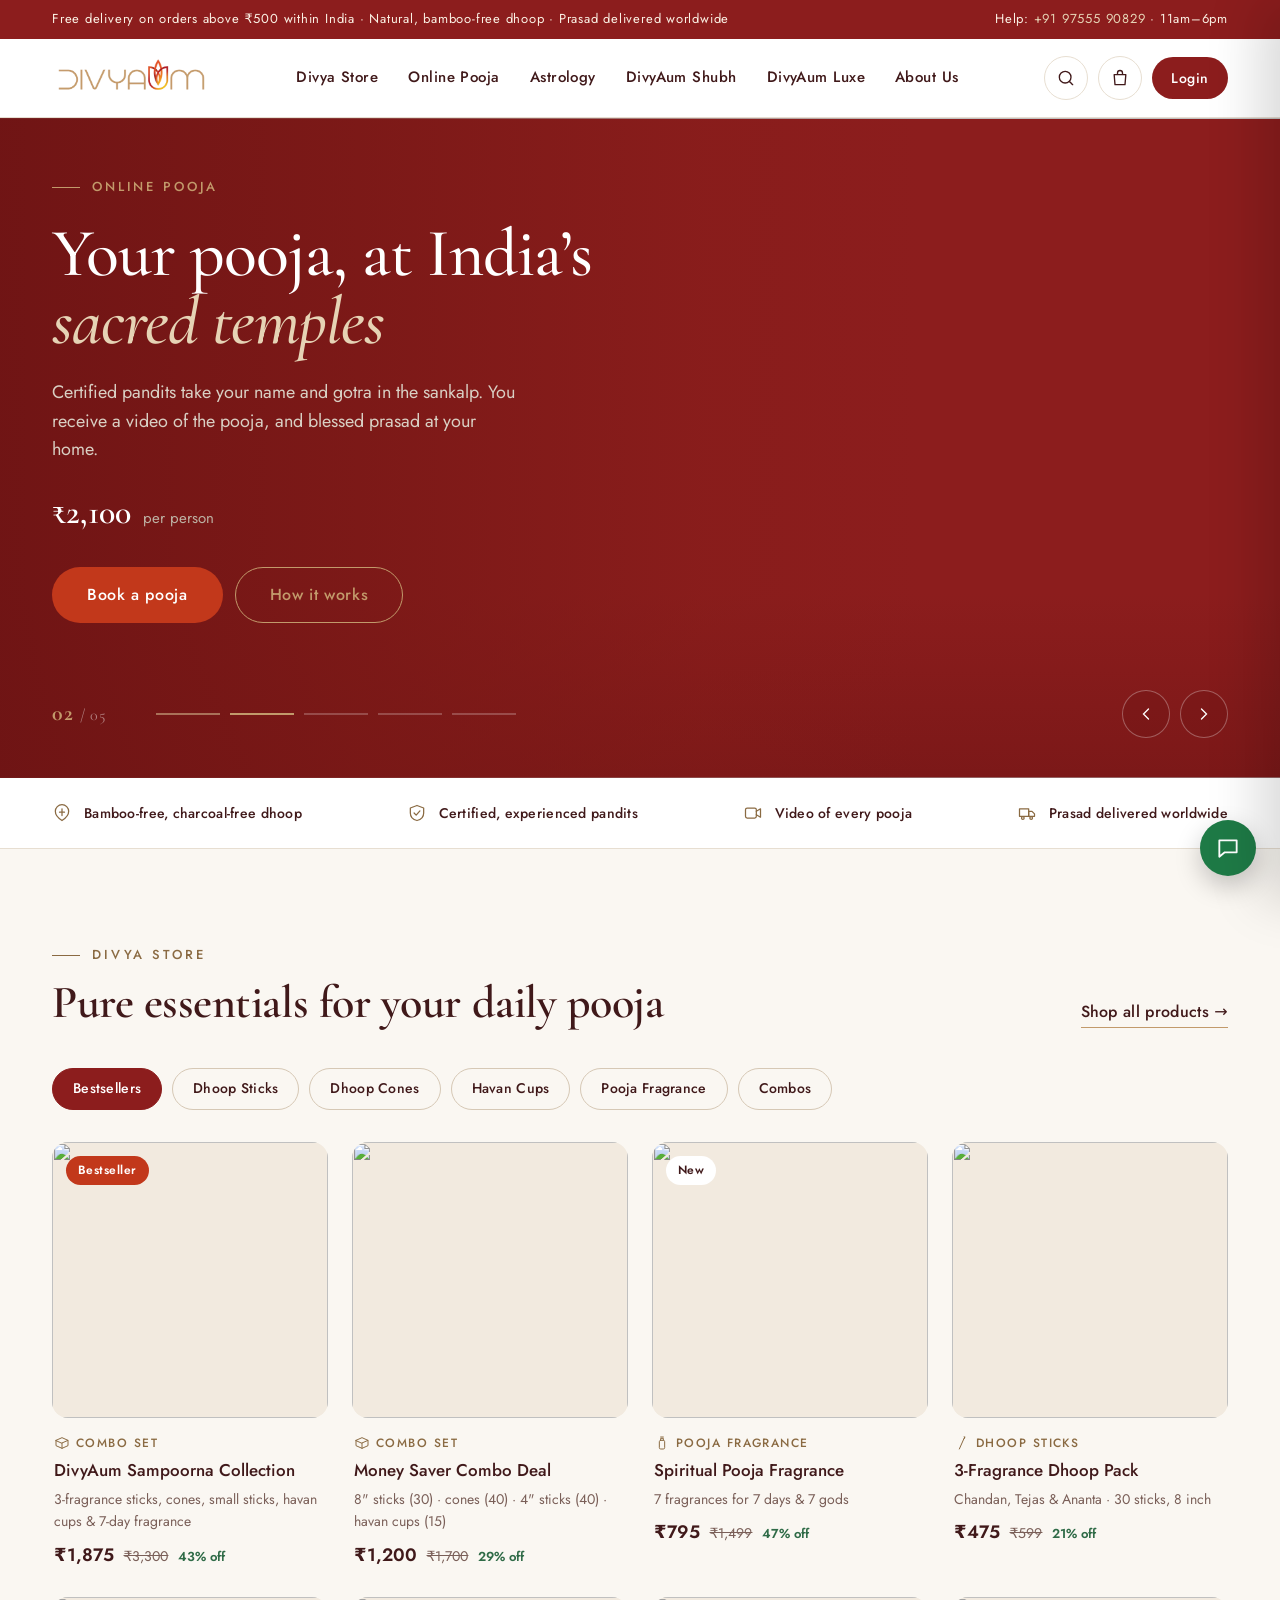
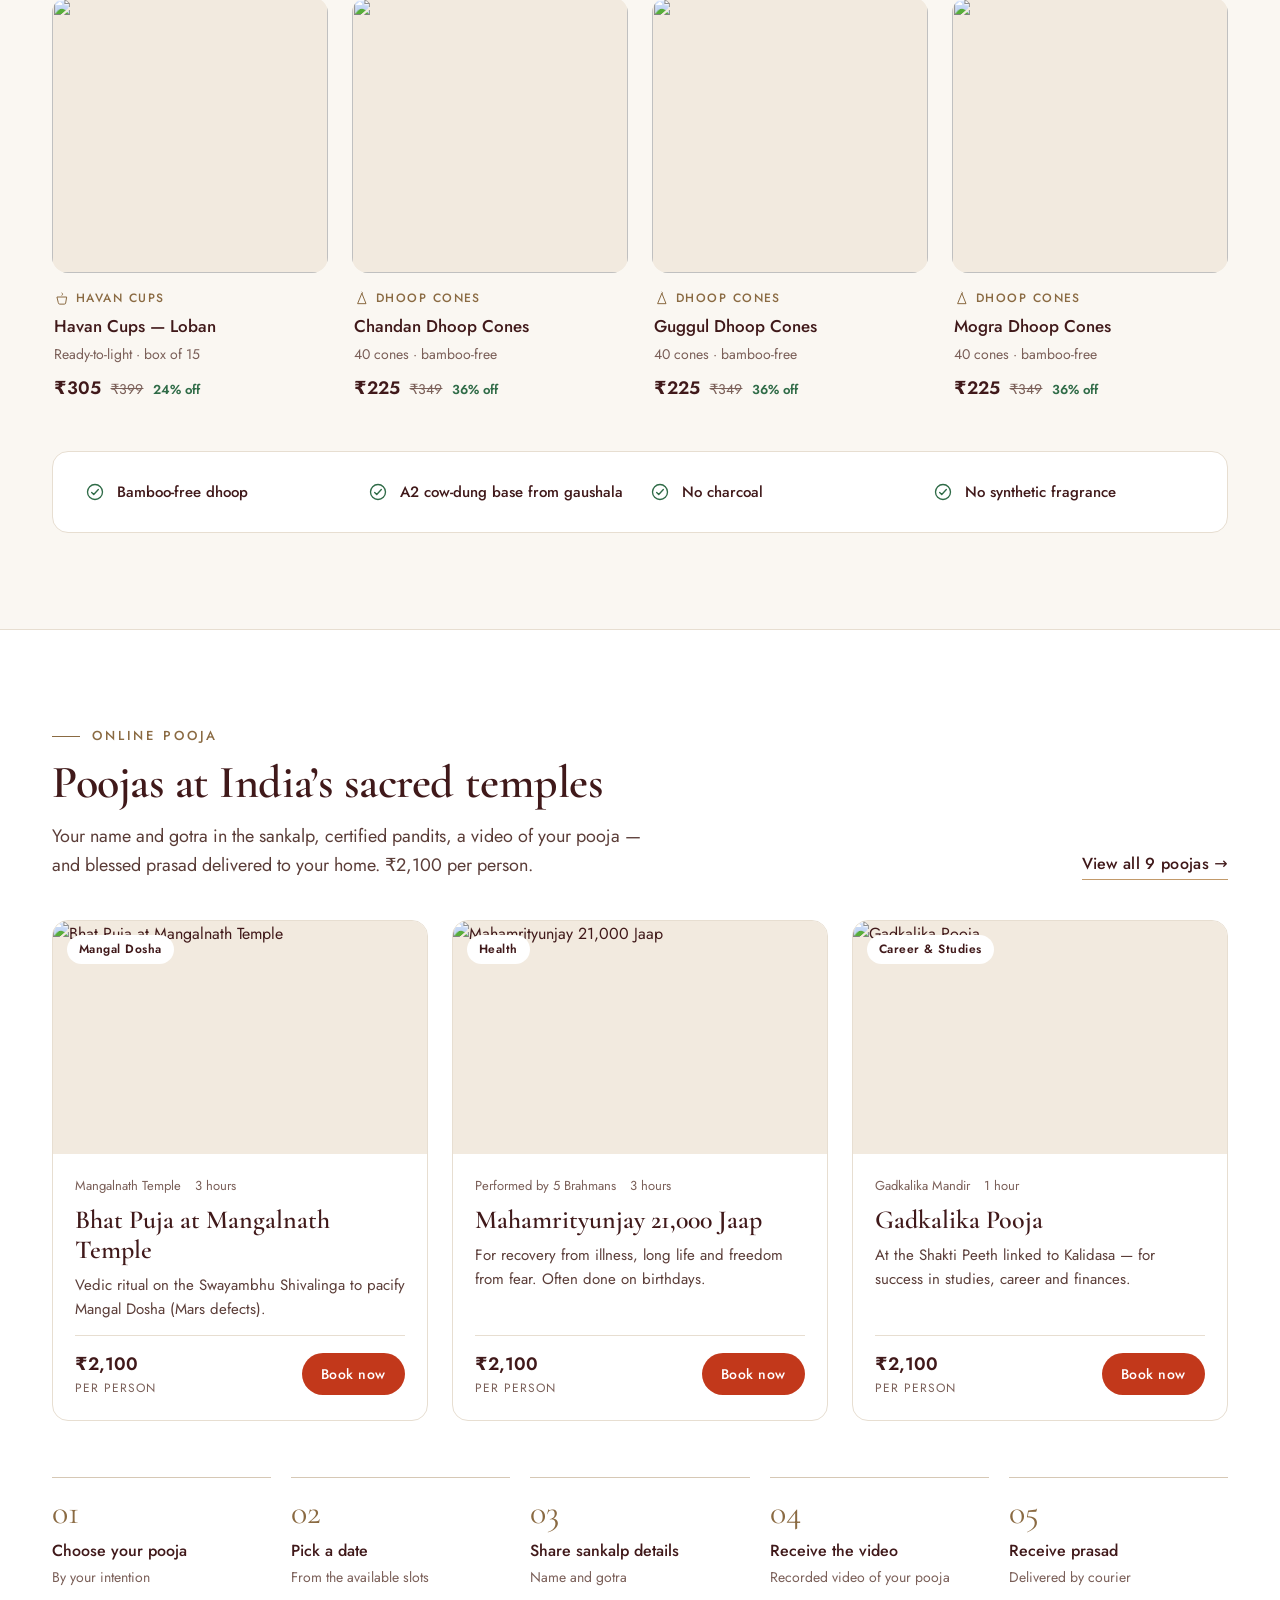
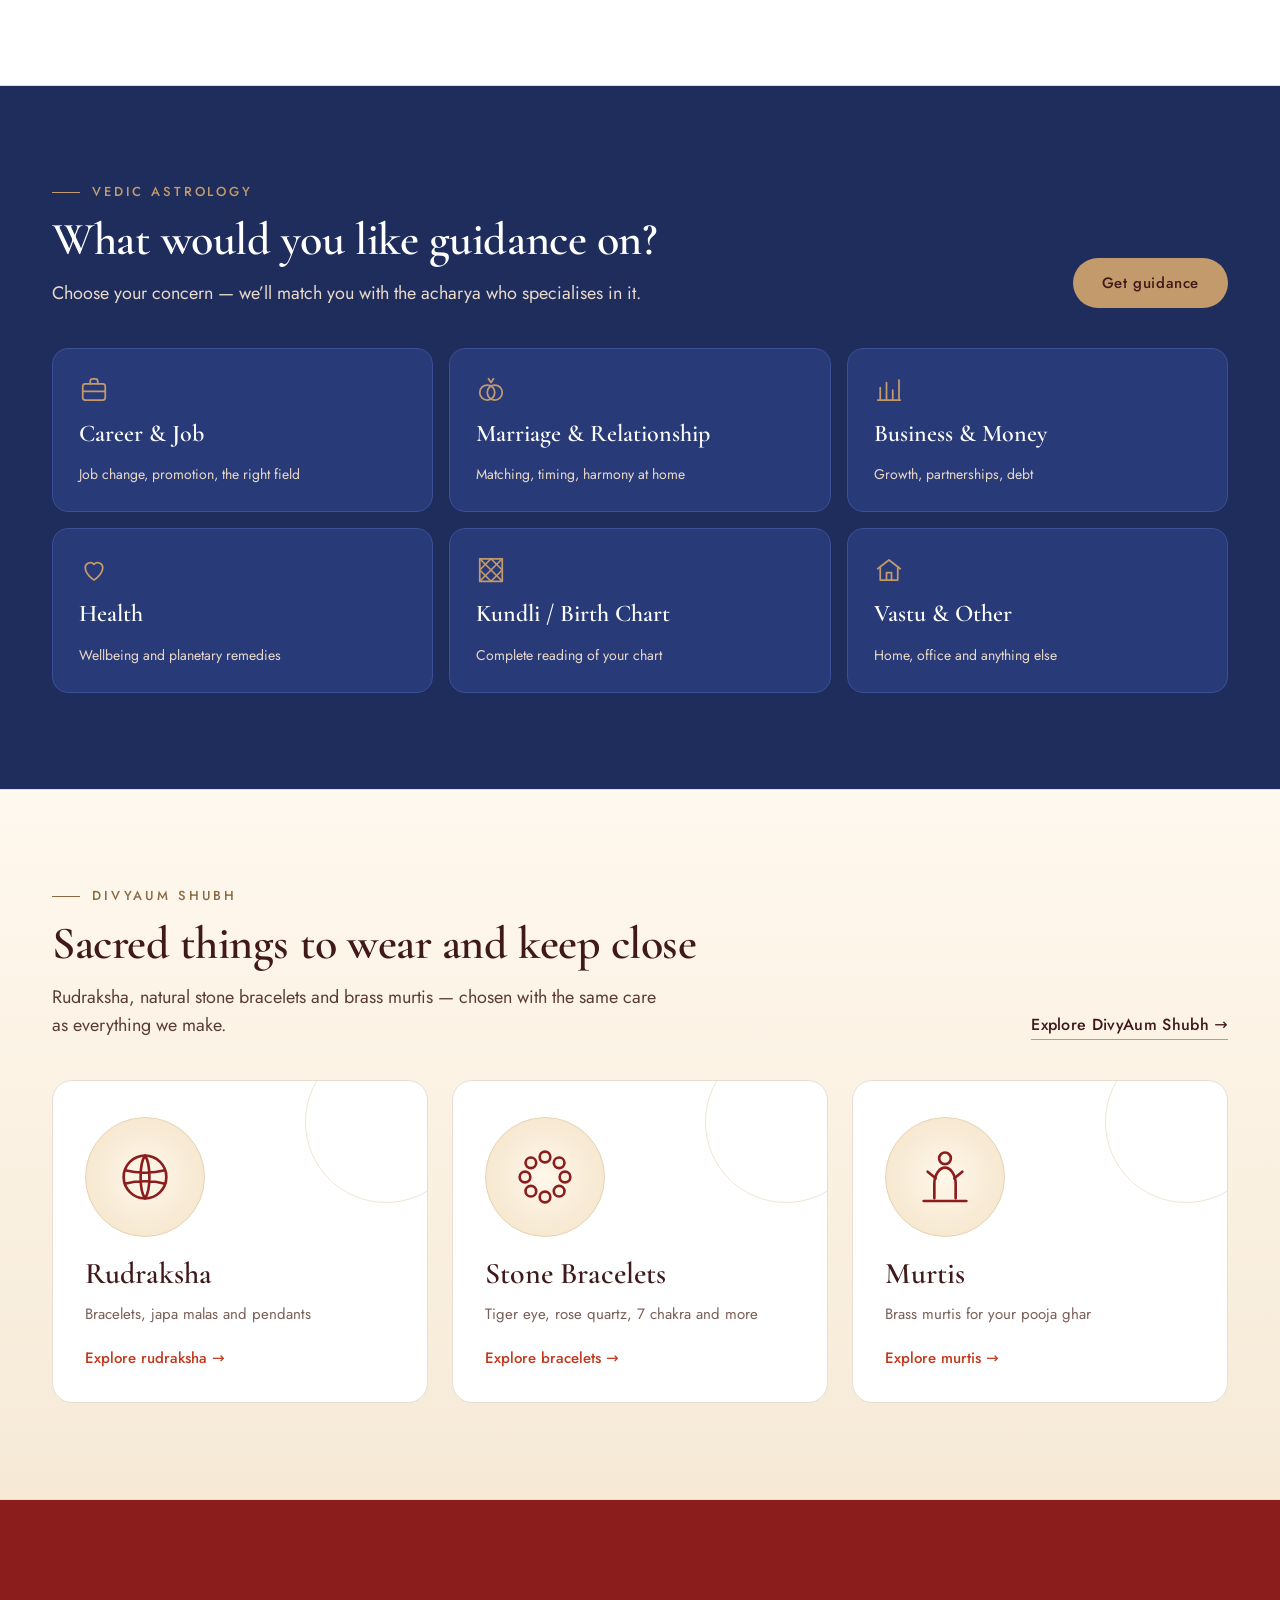
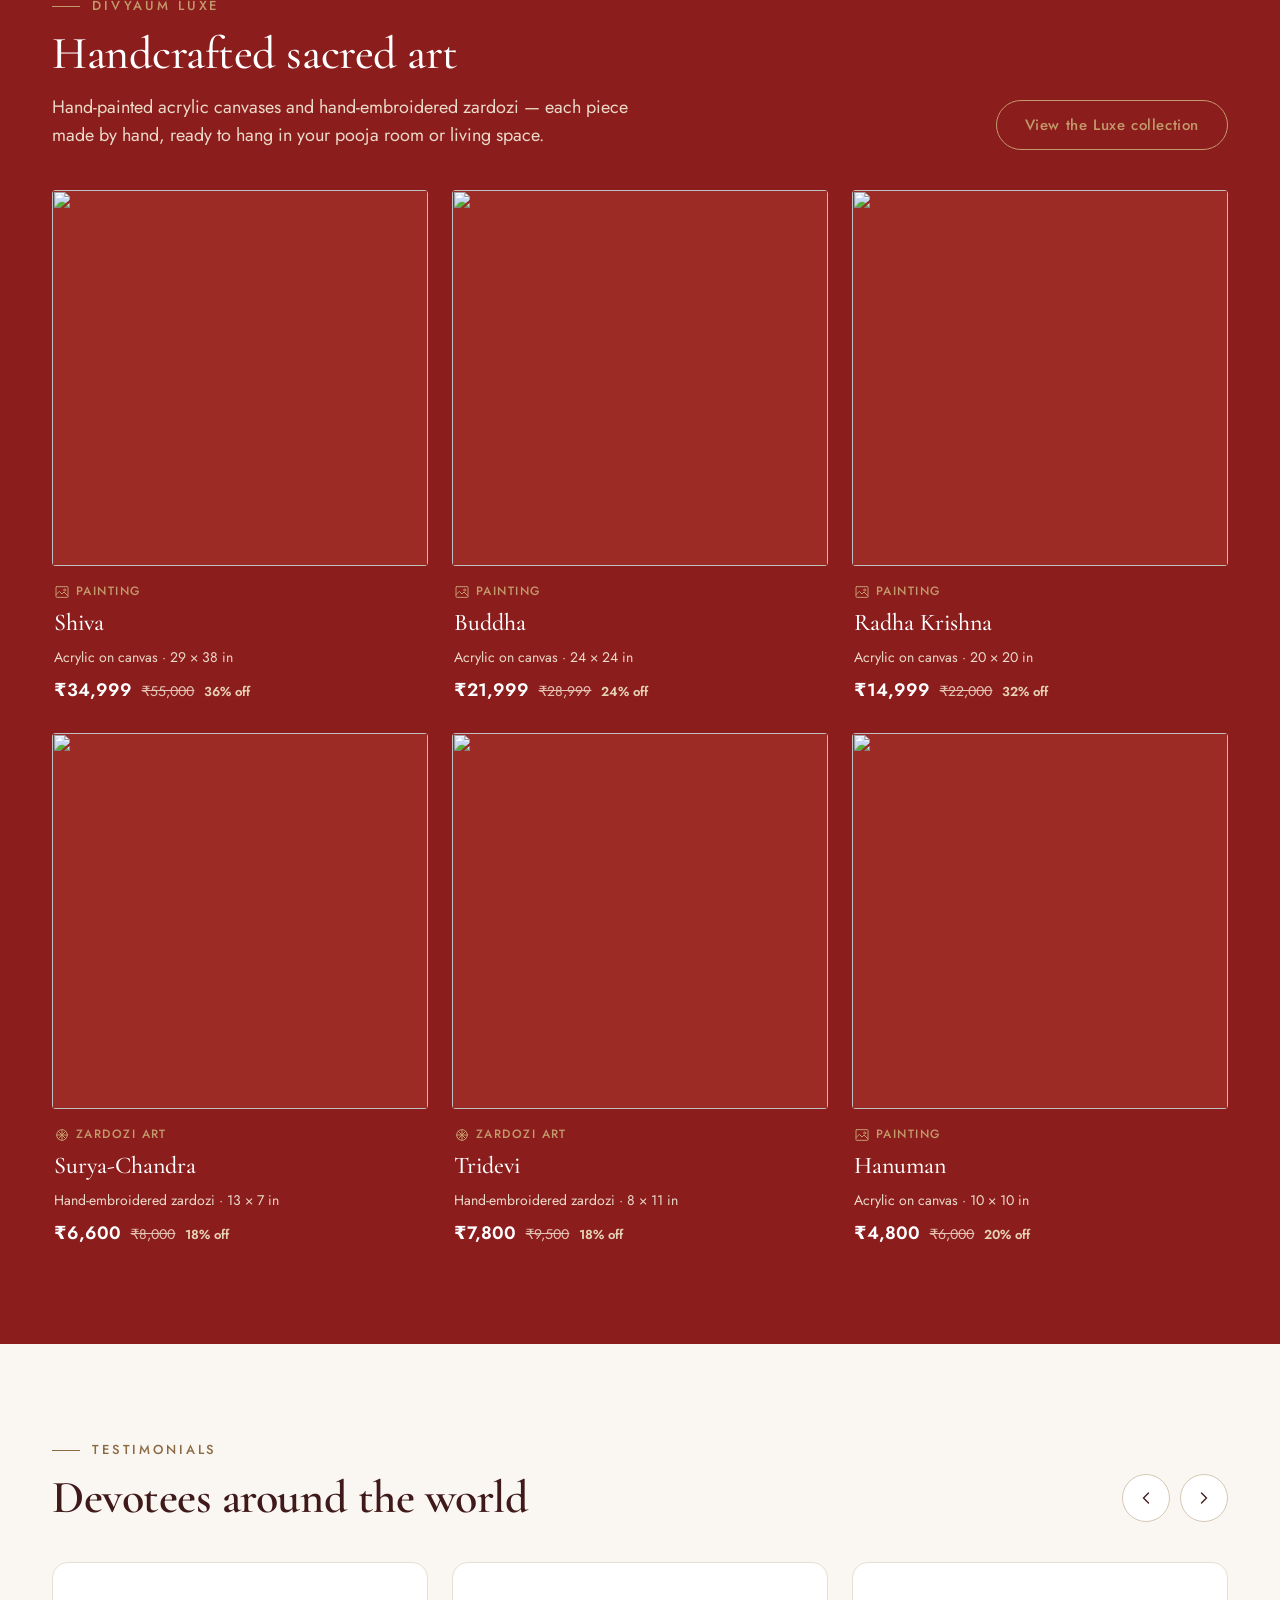
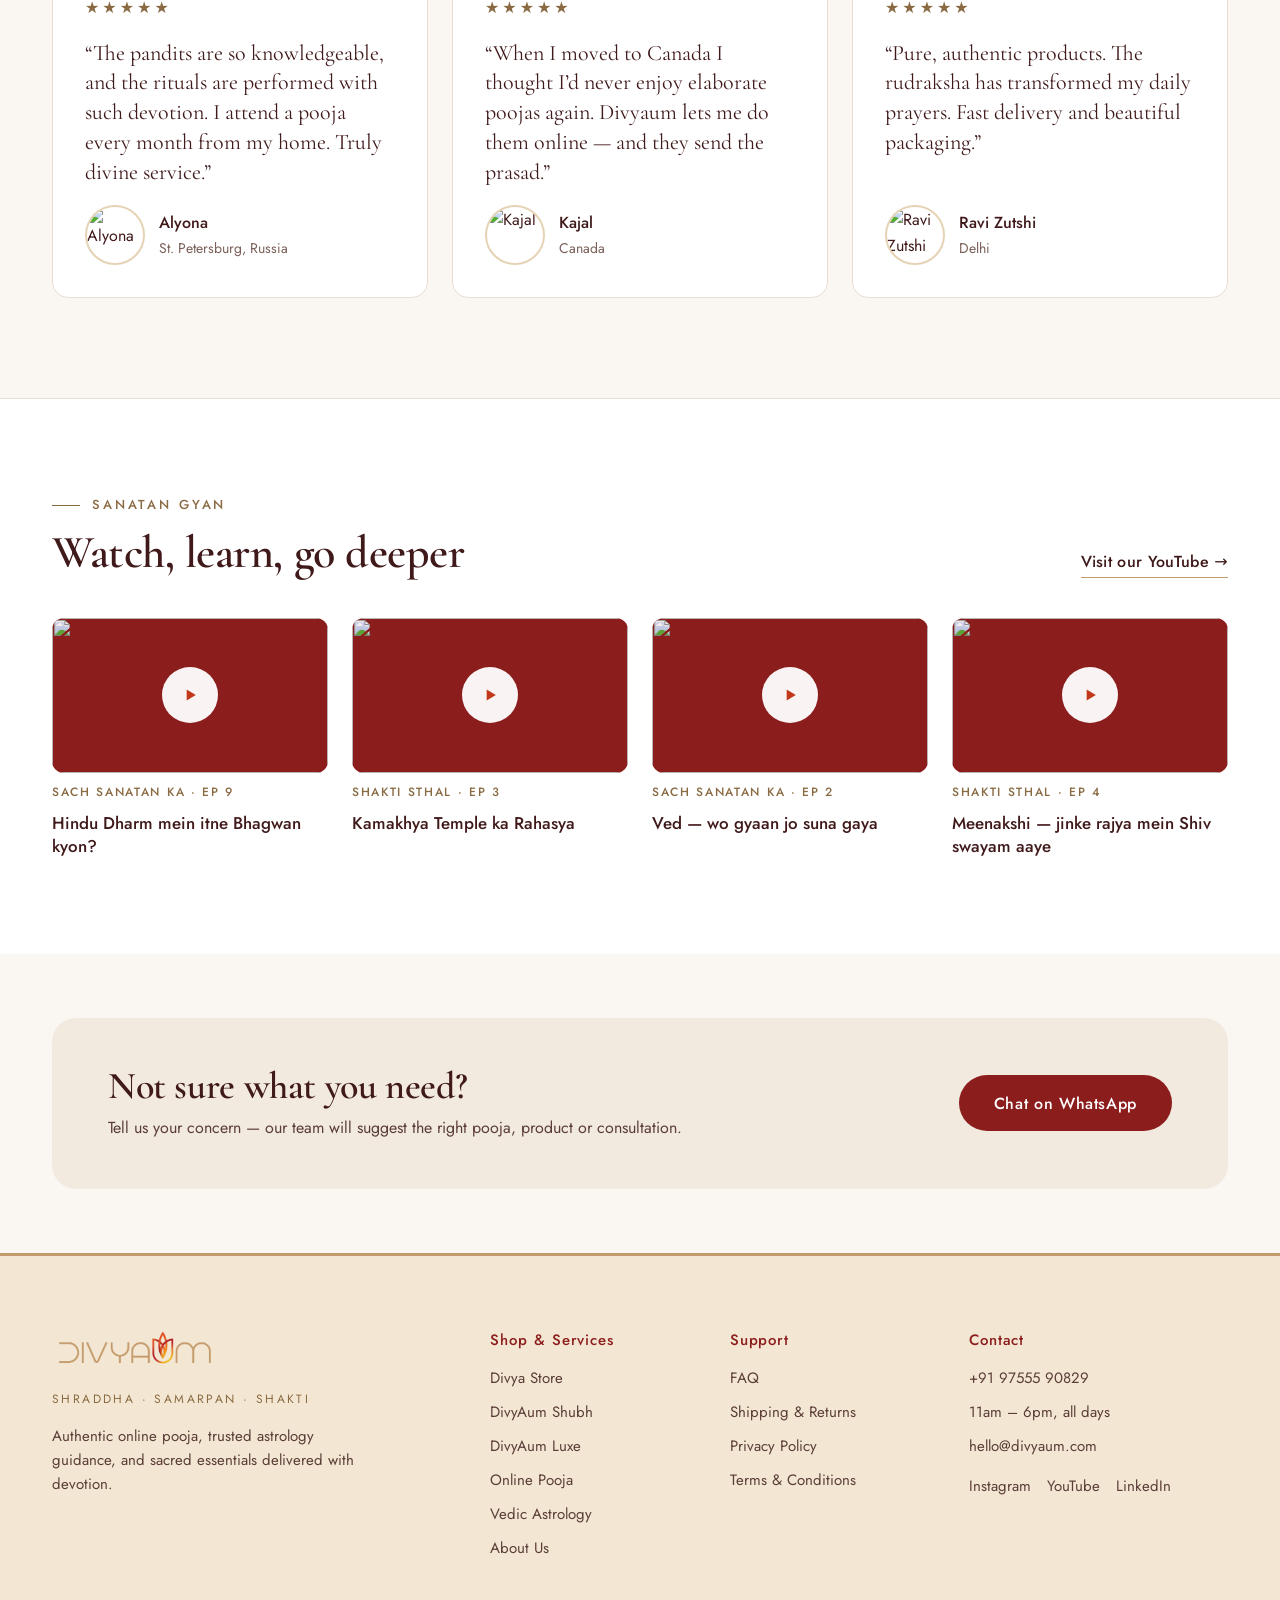
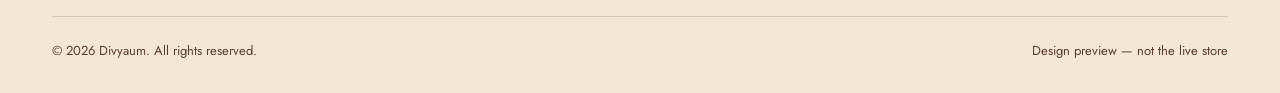
==== commit 4479c254: "Sanatan palette (kumkum, neel, chandan, gold), About Us page, DivyAum Shubh section and page Co-Auth" ====
--- a/index.html
+++ b/index.html
@@ -9,7 +9,7 @@
 <link rel="preconnect" href="https://fonts.googleapis.com">
 <link rel="preconnect" href="https://fonts.gstatic.com" crossorigin>
 <link href="https://fonts.googleapis.com/css2?family=Cormorant+Garamond:wght@500;600;700&family=Jost:wght@400;500;600&display=swap" rel="stylesheet">
-<link rel="stylesheet" href="css/site.css?v=8">
+<link rel="stylesheet" href="css/site.css?v=9">
 </head>
 <body data-page="home">
 <div id="site-header"></div>
@@ -51,7 +51,7 @@
 </div></div>
 </div>
 
-<div class="slide" aria-hidden="true">
+<div class="slide no-scrim" aria-hidden="true">
 <div class="slide-bg zodiac-bg">
 <svg viewBox="0 0 400 400" fill="none" stroke="#C29A6B" stroke-width=".8" aria-hidden="true">
 <circle cx="200" cy="200" r="196" opacity=".25"/><circle cx="200" cy="200" r="178" opacity=".6"/><circle cx="200" cy="200" r="140" opacity=".45"/><circle cx="200" cy="200" r="96" opacity=".7"/><circle cx="200" cy="200" r="44"/>
@@ -146,6 +146,19 @@
 </div>
 </div></section>
 
+<!-- DIVYAUM SHUBH -->
+<section class="sec shubh-sec" id="shubh"><div class="wrap">
+<div class="sec-head">
+<div><div class="eyebrow">DivyAum Shubh</div><h2>Sacred things to wear and keep close</h2><p class="lead">Rudraksha, natural stone bracelets and brass murtis — chosen with the same care as everything we make.</p></div>
+<a href="shubh.html" class="text-link">Explore DivyAum Shubh →</a>
+</div>
+<div class="shubh-tiles">
+<a class="shubh-tile" href="shubh.html?c=rudraksha"><div class="art"><svg viewBox="0 0 24 24" fill="none" stroke="currentColor" stroke-linecap="round" stroke-linejoin="round" aria-hidden="true"><circle cx="12" cy="12" r="8"/><path d="M12 4c-2.2 3-2.2 13 0 16M12 4c2.2 3 2.2 13 0 16M4.5 9.5c4.5 1.2 10.5 1.2 15 0M4.5 14.5c4.5-1.2 10.5-1.2 15 0"/></svg></div><b>Rudraksha</b><span>Bracelets, japa malas and pendants</span><span class="go">Explore rudraksha →</span></a>
+<a class="shubh-tile" href="shubh.html?c=stone"><div class="art"><svg viewBox="0 0 24 24" fill="none" stroke="currentColor" stroke-linecap="round" stroke-linejoin="round" aria-hidden="true"><circle cx="12" cy="4.5" r="2"/><circle cx="17.3" cy="6.7" r="2"/><circle cx="19.5" cy="12" r="2"/><circle cx="17.3" cy="17.3" r="2"/><circle cx="12" cy="19.5" r="2"/><circle cx="6.7" cy="17.3" r="2"/><circle cx="4.5" cy="12" r="2"/><circle cx="6.7" cy="6.7" r="2"/></svg></div><b>Stone Bracelets</b><span>Tiger eye, rose quartz, 7 chakra and more</span><span class="go">Explore bracelets →</span></a>
+<a class="shubh-tile" href="shubh.html?c=murti"><div class="art"><svg viewBox="0 0 24 24" fill="none" stroke="currentColor" stroke-linecap="round" stroke-linejoin="round" aria-hidden="true"><circle cx="12" cy="5" r="2.2"/><path d="M8 20v-5.5C8 11 10 8.5 12 8.5s4 2.5 4 6V20"/><path d="M8.5 12.5L5.5 10M15.5 12.5l3-2.5"/><path d="M4 21h16"/></svg></div><b>Murtis</b><span>Brass murtis for your pooja ghar</span><span class="go">Explore murtis →</span></a>
+</div>
+</div></section>
+
 <!-- DIVYAUM LUXE -->
 <section class="sec luxe" id="luxe"><div class="wrap">
 <div class="sec-head">
@@ -194,7 +207,7 @@
 </main>
 
 <div id="site-footer"></div>
-<script src="js/site.js?v=8"></script>
+<script src="js/site.js?v=9"></script>
 <script>
 document.querySelectorAll("img[data-file]").forEach(function(i){ i.src = DV.img(i.dataset.file, i.dataset.w || 1080); });
 document.getElementById("homeStore").innerHTML = DV.products.filter(function(p){return p.cat!=="luxe";}).sort(function(a,b){return (a.best||99)-(b.best||99);}).map(DV.card).join("");
--- a/css/site.css
+++ b/css/site.css
@@ -2,12 +2,12 @@
    champagne letters #C29A6B, flame orange #E2521F, flame red #B31C1F */
 :root{
   --ivory:#FAF7F2; --white:#FFFFFF; --sand:#F2EADF; --sand-2:#E9DDCB;
-  --ink:#1C1714; --body:#4E443D; --muted:#6E635A;
+  --ink:#40191A; --body:#5B3D38; --muted:#7A5F58;
   --line:#E7DED1; --line-2:#D6C8B5;
   --gold:#C29A6B; --gold-deep:#8A6A42; --gold-soft:#E6D3B5;
   --flame:#C2381B; --flame-hover:#A32E15; --flame-bright:#E2521F;
-  --espresso:#1C1714; --espresso-2:#2A221D; --espresso-3:#3A2F28;
-  --on-dark:#F3ECE2; --on-dark-muted:#BDB1A3;
+  --kumkum:#8C1D1D; --kumkum-2:#9C2A25; --kumkum-3:#B5463C; --neel:#1E2D5C; --neel-2:#283A78; --neel-3:#3B4F95;
+  --on-dark:#FBF1E4; --on-dark-muted:#EAD9C8;
   --green:#2F6B47;
   --serif:'Cormorant Garamond', 'Times New Roman', serif;
   --sans:'Jost', system-ui, -apple-system, sans-serif;
@@ -38,16 +38,16 @@
 .btn{display:inline-flex;align-items:center;justify-content:center;gap:10px;height:50px;padding:0 28px;border-radius:999px;font-weight:500;font-size:15px;letter-spacing:.04em;text-decoration:none;border:1px solid transparent;cursor:pointer;transition:background .2s,color .2s,border-color .2s,transform .2s;white-space:nowrap}
 .btn:hover{transform:translateY(-1px)}
 .btn-primary{background:var(--flame);color:#fff}.btn-primary:hover{background:var(--flame-hover);color:#fff}
-.btn-dark{background:var(--ink);color:#fff}.btn-dark:hover{background:#000;color:#fff}
+.btn-dark{background:var(--kumkum);color:#fff}.btn-dark:hover{background:#731515;color:#fff}
 .btn-outline{background:transparent;border-color:var(--ink);color:var(--ink)}.btn-outline:hover{background:var(--ink);color:#fff}
-.btn-gold{background:var(--gold);color:var(--espresso)}.btn-gold:hover{background:#D3AE80;color:var(--espresso)}
-.btn-outline-gold{background:transparent;border-color:var(--gold);color:var(--gold)}.btn-outline-gold:hover{background:var(--gold);color:var(--espresso)}
+.btn-gold{background:var(--gold);color:var(--ink)}.btn-gold:hover{background:#D3AE80;color:var(--ink)}
+.btn-outline-gold{background:transparent;border-color:var(--gold);color:var(--gold)}.btn-outline-gold:hover{background:var(--gold);color:var(--ink)}
 .btn-lg{height:56px;padding:0 34px;font-size:16px}
 .btn-sm{height:42px;padding:0 18px;font-size:14px}
 .icon{width:20px;height:20px;flex-shrink:0}
 
 /* announcement + header */
-.announce{background:var(--espresso);color:var(--on-dark);font-size:13px;letter-spacing:.06em}
+.announce{background:var(--kumkum);color:var(--on-dark);font-size:13px;letter-spacing:.06em}
 .announce .wrap{display:flex;justify-content:space-between;gap:12px;padding-top:9px;padding-bottom:9px}
 .announce a{color:var(--gold-soft);text-decoration:none}
 header.site{background:rgba(255,255,255,.96);backdrop-filter:blur(8px);border-bottom:1px solid var(--line);position:sticky;top:0;z-index:50}
@@ -63,13 +63,13 @@
 .menu-btn{display:none}
 
 /* hero slider — full-bleed, cinematic */
-.slider{position:relative;height:660px;background:#120E0B;overflow:hidden;color:#fff}
+.slider{position:relative;height:660px;background:var(--kumkum);overflow:hidden;color:#fff}
 .slide{position:absolute;inset:0;opacity:0;visibility:hidden;transition:opacity 1.1s ease,visibility 1.1s}
 .slide.on{opacity:1;visibility:visible}
 .slide-bg{position:absolute;inset:0}
 .slide-bg img{width:100%;height:100%;object-fit:cover;transform:scale(1.08);transition:transform 8s ease-out}
 .slide.on .slide-bg img{transform:scale(1)}
-.slide::after{content:"";position:absolute;inset:0;pointer-events:none;background:linear-gradient(90deg,rgba(18,14,11,.94) 0%,rgba(18,14,11,.82) 28%,rgba(18,14,11,.35) 55%,rgba(18,14,11,0) 72%),linear-gradient(0deg,rgba(18,14,11,.6) 0%,rgba(18,14,11,0) 28%)}
+.slide::after{content:"";position:absolute;inset:0;pointer-events:none;background:linear-gradient(90deg,rgba(110,20,20,.93) 0%,rgba(120,24,22,.8) 28%,rgba(130,28,24,.32) 55%,rgba(130,28,24,0) 72%),linear-gradient(0deg,rgba(110,20,20,.55) 0%,rgba(110,20,20,0) 28%)}
 .slide-inner{position:relative;z-index:2;height:100%;max-width:1240px;margin:0 auto;padding:0 32px 96px;display:flex;align-items:center}
 .slide-copy{max-width:560px;display:flex;flex-direction:column;gap:22px}
 .slide-copy>*{opacity:0;transform:translateY(18px);transition:opacity .8s ease,transform .8s ease}
@@ -100,9 +100,10 @@
 .bar.done i{transform:scaleX(1);opacity:.5}
 @keyframes barfill{to{transform:scaleX(1)}}
 .arrows{display:flex;gap:10px}
-.arrow{width:48px;height:48px;border-radius:50%;border:1px solid rgba(255,255,255,.3);background:rgba(18,14,11,.25);color:#fff;display:flex;align-items:center;justify-content:center;cursor:pointer;transition:background .2s,border-color .2s}
+.arrow{width:48px;height:48px;border-radius:50%;border:1px solid rgba(255,255,255,.3);background:rgba(110,20,20,.3);color:#fff;display:flex;align-items:center;justify-content:center;cursor:pointer;transition:background .2s,border-color .2s}
 .arrow:hover{background:#fff;color:var(--ink);border-color:#fff}
-.zodiac-bg{background:radial-gradient(circle at 72% 50%,#33281F 0%,#1A1410 45%,#120E0B 75%)}
+.zodiac-bg{background:radial-gradient(circle at 72% 50%,#34498E 0%,#25376F 45%,#1E2D5C 75%)}
+.slide.no-scrim::after{display:none}
 .zodiac-bg svg{position:absolute;right:8%;top:50%;transform:translateY(-50%);width:560px;height:560px;opacity:.95;animation:spin 120s linear infinite}
 @keyframes spin{to{transform:translateY(-50%) rotate(360deg)}}
 @media (prefers-reduced-motion:reduce){.slide-bg img,.zodiac-bg svg,.bar.on i{animation:none;transition:none;transform:none}}
@@ -117,7 +118,7 @@
 .chips{display:flex;flex-wrap:wrap;gap:10px;margin-bottom:32px}
 .chip{height:42px;padding:0 20px;border-radius:999px;border:1px solid var(--line-2);background:transparent;font-size:14px;font-weight:500;letter-spacing:.02em;cursor:pointer;color:var(--ink)}
 .chip:hover{border-color:var(--ink)}
-.chip.on{background:var(--ink);border-color:var(--ink);color:#fff}
+.chip.on{background:var(--kumkum);border-color:var(--kumkum);color:#fff}
 
 /* product cards */
 .grid{display:grid;gap:28px 24px}
@@ -168,30 +169,30 @@
 .step span{font-size:14px;color:var(--muted)}
 
 /* dark section (astrology) */
-.dark{background:var(--espresso);color:var(--on-dark)}
+.dark{background:var(--neel);color:var(--on-dark)}
 .dark .eyebrow{color:var(--gold)}
 .dark h2{color:#fff}
 .dark .lead{color:var(--on-dark-muted)}
 .topic-grid{display:grid;grid-template-columns:repeat(3,minmax(0,1fr));gap:16px}
-.topic-card{display:flex;flex-direction:column;gap:10px;padding:26px;border:1px solid var(--espresso-3);border-radius:var(--radius);color:var(--on-dark);text-decoration:none;background:var(--espresso-2);transition:border-color .2s,background .2s}
-.topic-card:hover{border-color:var(--gold);background:#30271F;color:var(--on-dark)}
+.topic-card{display:flex;flex-direction:column;gap:10px;padding:26px;border:1px solid var(--neel-3);border-radius:var(--radius);color:var(--on-dark);text-decoration:none;background:var(--neel-2);transition:border-color .2s,background .2s}
+.topic-card:hover{border-color:var(--gold);background:#30448A;color:var(--on-dark)}
 .topic-card svg{color:var(--gold);width:30px;height:30px}
 .topic-card b{font-family:var(--serif);font-size:24px;font-weight:600;color:#fff}
 .topic-card span{font-size:14px;color:var(--on-dark-muted)}
 
 /* luxe */
-.luxe{background:#0F0C0A;color:var(--on-dark)}
+.luxe{background:var(--kumkum);color:var(--on-dark)}
 .luxe .eyebrow{color:var(--gold)}
 .luxe h2{color:#fff;font-weight:500}
 .luxe .lead{color:var(--on-dark-muted)}
 .luxe .card{color:var(--on-dark)}
-.luxe .card-media{background:#1A1512;border-radius:4px}
+.luxe .card-media{background:var(--kumkum-2);border-radius:4px}
 .luxe .kind{color:var(--gold)}
 .luxe .card-title{font-family:var(--serif);font-size:24px;font-weight:500;color:#fff}
 .luxe .card-sub{color:var(--on-dark-muted)}
 .luxe .price{color:#fff}
-.luxe .mrp{color:#8E8478}
-.luxe .off{color:var(--gold)}
+.luxe .mrp{color:#E3C3B4}
+.luxe .off{color:var(--gold-soft)}
 
 /* reviews */
 .rv-track{display:grid;grid-auto-flow:column;grid-auto-columns:calc((100% - 48px)/3);gap:24px;overflow-x:auto;scroll-snap-type:x mandatory;scrollbar-width:none;padding-bottom:4px}
@@ -215,7 +216,7 @@
 
 /* videos */
 .vid{display:flex;flex-direction:column;gap:10px;text-decoration:none;color:var(--ink)}
-.vid-thumb{aspect-ratio:16/9;border-radius:12px;overflow:hidden;position:relative;background:var(--espresso)}
+.vid-thumb{aspect-ratio:16/9;border-radius:12px;overflow:hidden;position:relative;background:var(--kumkum)}
 .vid-thumb img{width:100%;height:100%;object-fit:cover;opacity:.92;transition:transform .5s}
 .vid:hover .vid-thumb img{transform:scale(1.04)}
 .play{position:absolute;inset:0;margin:auto;width:56px;height:56px;border-radius:50%;background:rgba(255,255,255,.95);color:var(--flame);display:flex;align-items:center;justify-content:center}
@@ -266,19 +267,19 @@
 .pkg ul{margin:0;padding-left:18px;color:var(--body);font-size:15px;display:flex;flex-direction:column;gap:6px;flex:1}
 
 /* footer */
-footer.site{background:var(--espresso);color:var(--on-dark-muted)}
+footer.site{background:#F3E7D3;color:var(--body);border-top:3px solid var(--gold)}
 footer.site .wrap{padding-top:72px;padding-bottom:32px}
 .f-cols{display:grid;grid-template-columns:2fr 1fr 1fr 1.3fr;gap:40px}
 .f-brand img{height:46px;width:auto}
 .f-brand p{font-size:15px;max-width:320px}
-.f-motto{color:var(--gold);letter-spacing:.2em;font-size:12px;text-transform:uppercase;margin:16px 0 8px}
+.f-motto{color:var(--gold-deep);letter-spacing:.2em;font-size:12px;text-transform:uppercase;margin:16px 0 8px}
 .f-col{display:flex;flex-direction:column;gap:10px;font-size:15px}
-.f-col b{color:#fff;font-weight:500;letter-spacing:.06em;margin-bottom:4px}
-.f-col a{color:var(--on-dark-muted);text-decoration:none}.f-col a:hover{color:#fff}
-.f-bottom{border-top:1px solid var(--espresso-3);margin-top:56px;padding-top:24px;font-size:13px;display:flex;justify-content:space-between;flex-wrap:wrap;gap:12px}
+.f-col b{color:var(--kumkum);font-weight:500;letter-spacing:.06em;margin-bottom:4px}
+.f-col a{color:var(--body);text-decoration:none}.f-col a:hover{color:var(--flame)}
+.f-bottom{border-top:1px solid var(--line-2);margin-top:56px;padding-top:24px;font-size:13px;display:flex;justify-content:space-between;flex-wrap:wrap;gap:12px}
 .wa-float{position:fixed;right:24px;bottom:24px;width:56px;height:56px;border-radius:50%;background:#1E7A46;color:#fff;display:flex;align-items:center;justify-content:center;box-shadow:0 10px 26px rgba(0,0,0,.22);z-index:60}
 .wa-float:hover{color:#fff;transform:scale(1.05)}
-.toast{position:fixed;left:50%;bottom:28px;transform:translateX(-50%) translateY(20px);background:var(--ink);color:#fff;padding:12px 22px;border-radius:999px;font-size:14px;font-weight:500;opacity:0;transition:all .25s;z-index:70;pointer-events:none}
+.toast{position:fixed;left:50%;bottom:28px;transform:translateX(-50%) translateY(20px);background:var(--kumkum);color:#fff;padding:12px 22px;border-radius:999px;font-size:14px;font-weight:500;opacity:0;transition:all .25s;z-index:70;pointer-events:none}
 .toast.show{opacity:1;transform:translateX(-50%) translateY(0)}
 
 /* responsive */
@@ -294,7 +295,7 @@
   .logo{flex:1}
   .hdr-actions .btn{display:none}
   .slider{height:620px}
-  .slide::after{background:linear-gradient(0deg,rgba(18,14,11,.95) 0%,rgba(18,14,11,.8) 45%,rgba(18,14,11,.2) 75%,rgba(18,14,11,0) 100%)}
+  .slide::after{background:linear-gradient(0deg,rgba(110,20,20,.95) 0%,rgba(120,24,22,.8) 45%,rgba(130,28,24,.2) 75%,rgba(130,28,24,0) 100%)}
   .slide-inner{align-items:flex-end;padding-bottom:110px}
   .slide-copy h1,.slide-copy h2{font-size:46px}
   .zodiac-bg svg{right:50%;top:30%;transform:translate(50%,-50%);width:380px;height:380px;animation:none}
@@ -331,11 +332,11 @@
 }
 
 /* luxe page on dark */
-.page-hero.luxe{background:#0F0C0A}
-.luxe .chip{border-color:#3A2F28;color:var(--on-dark)}
+.page-hero.luxe{background:var(--kumkum)}
+.luxe .chip{border-color:var(--kumkum-3);color:var(--on-dark)}
 .luxe .chip:hover{border-color:var(--gold)}
-.luxe .chip.on{background:var(--gold);border-color:var(--gold);color:var(--espresso)}
-.luxe select{background:#1A1512;color:#fff;border-color:#3A2F28}
+.luxe .chip.on{background:var(--gold);border-color:var(--gold);color:var(--ink)}
+.luxe select{background:var(--kumkum-2);color:#fff;border-color:var(--kumkum-3)}
 
 /* links inside cards */
 a.card-title{color:inherit;text-decoration:none}
@@ -350,7 +351,7 @@
 .badges b{display:block;font-size:14px;font-weight:500;color:var(--ink)}
 
 /* cart drawer */
-.drawer-bg{position:fixed;inset:0;background:rgba(18,14,11,.45);opacity:0;visibility:hidden;transition:.3s;z-index:90}
+.drawer-bg{position:fixed;inset:0;background:rgba(64,25,26,.45);opacity:0;visibility:hidden;transition:.3s;z-index:90}
 .drawer-bg.open{opacity:1;visibility:visible}
 .drawer{position:fixed;top:0;right:0;bottom:0;width:min(440px,100vw);background:var(--ivory);z-index:100;transform:translateX(100%);transition:transform .35s ease;display:flex;flex-direction:column;box-shadow:-20px 0 50px rgba(0,0,0,.15)}
 .drawer.open{transform:none}
@@ -445,3 +446,19 @@
   .pdp-info h1{font-size:34px}
   .badges,.ben-grid{grid-template-columns:1fr}
 }
+
+/* DivyAum Shubh */
+.soon-media{display:flex;align-items:center;justify-content:center;background:radial-gradient(circle at 50% 40%,#FFFFFF 0%,#F3E7D3 70%)!important}
+.soon-media>svg{width:38%;height:38%;color:var(--gold-deep);stroke-width:1}
+.soon-note{position:absolute;bottom:14px;left:0;right:0;text-align:center;font-size:12px;letter-spacing:.12em;text-transform:uppercase;color:var(--muted)}
+.shubh-sec{background:linear-gradient(180deg,#FFF8EE 0%,#F6EAD6 100%);border-top:1px solid var(--line);border-bottom:1px solid var(--line)}
+.shubh-tiles{display:grid;grid-template-columns:repeat(3,minmax(0,1fr));gap:24px}
+.shubh-tile{position:relative;display:flex;flex-direction:column;gap:12px;padding:36px 32px 32px;border-radius:20px;background:#fff;border:1px solid var(--line);text-decoration:none;color:var(--ink);overflow:hidden;transition:transform .25s,box-shadow .25s,border-color .25s}
+.shubh-tile:hover{transform:translateY(-4px);box-shadow:var(--shadow);border-color:var(--gold);color:var(--ink)}
+.shubh-tile .art{width:120px;height:120px;border-radius:50%;background:radial-gradient(circle,#FFF7EA 0%,#F3E2C6 100%);display:flex;align-items:center;justify-content:center;margin-bottom:8px;border:1px solid var(--gold-soft)}
+.shubh-tile .art svg{width:64px;height:64px;color:var(--kumkum);stroke-width:1}
+.shubh-tile b{font-family:var(--serif);font-size:30px;font-weight:600;line-height:1.1}
+.shubh-tile span{color:var(--muted);font-size:15px}
+.shubh-tile .go{margin-top:8px;font-weight:500;color:var(--flame);font-size:15px}
+.shubh-tile::after{content:"";position:absolute;right:-40px;top:-40px;width:160px;height:160px;border-radius:50%;border:1px solid var(--gold-soft);opacity:.6}
+@media (max-width:960px){.shubh-tiles{grid-template-columns:1fr}}
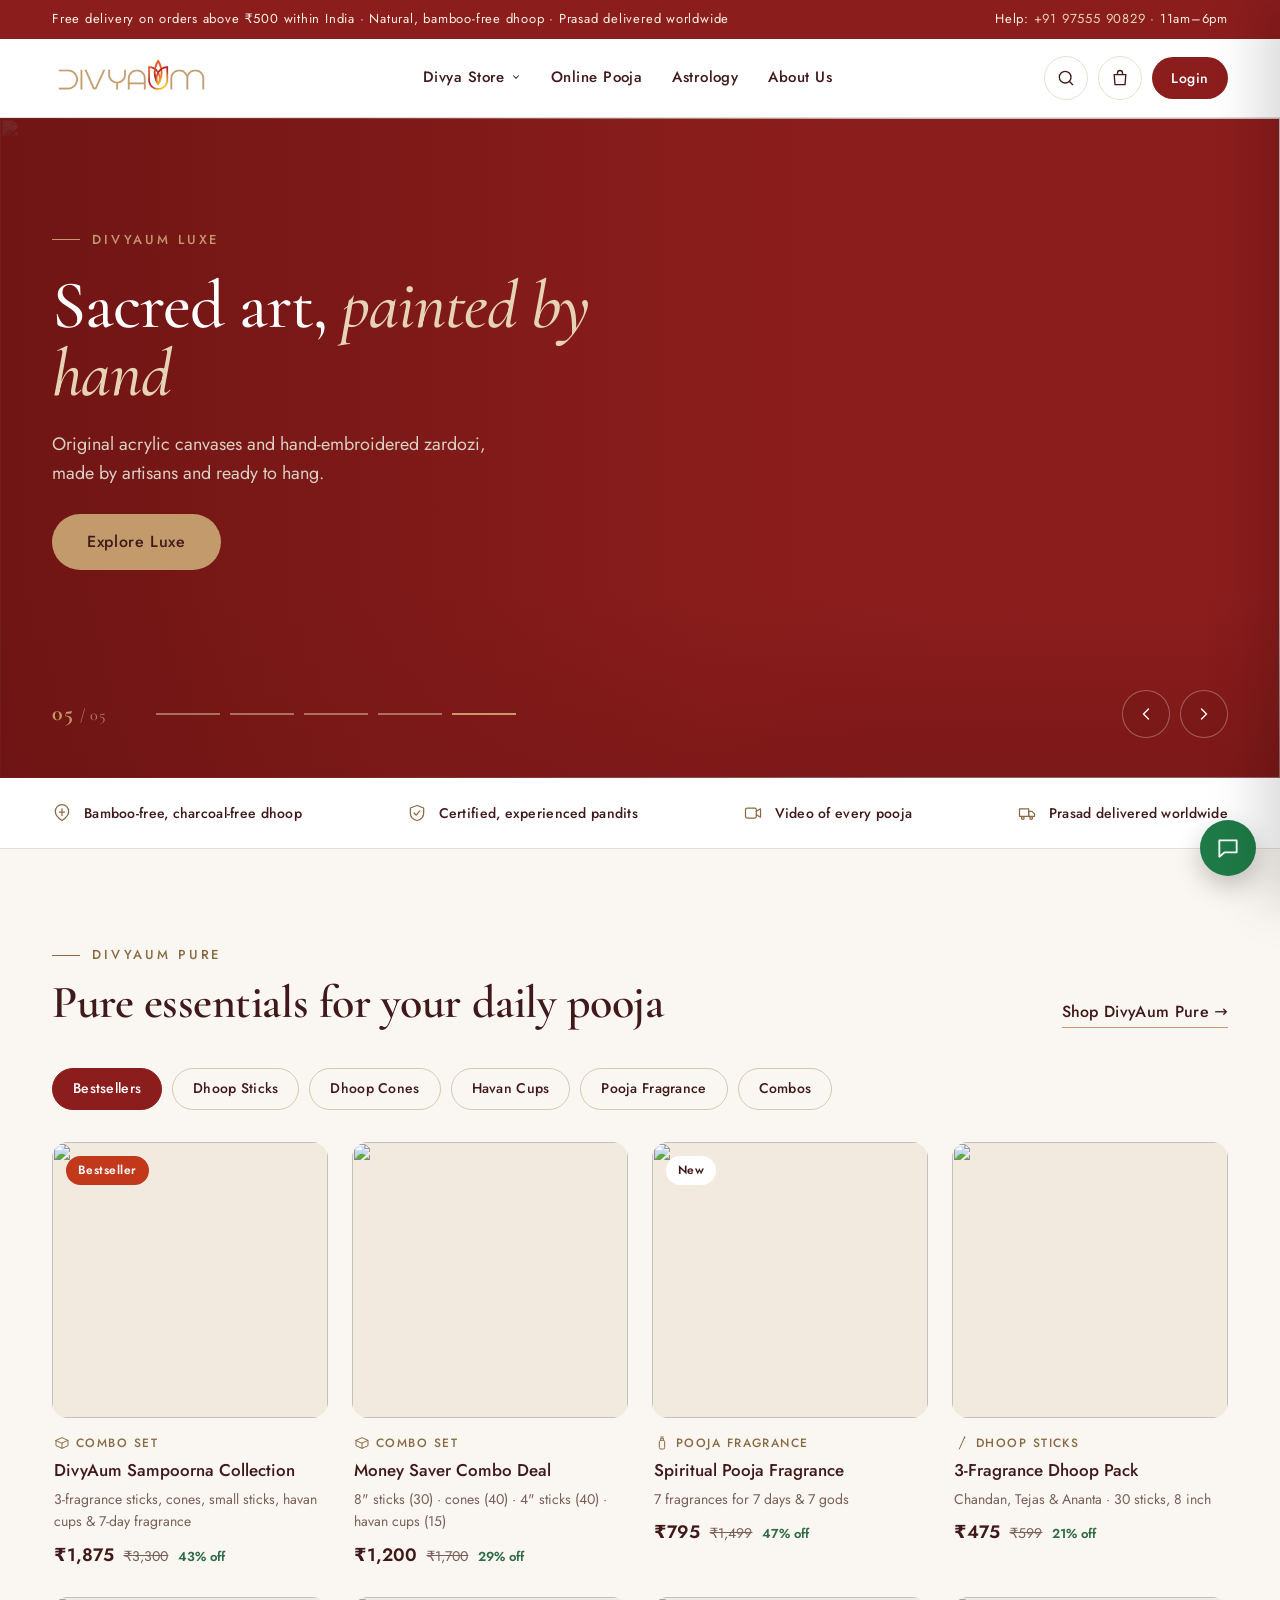
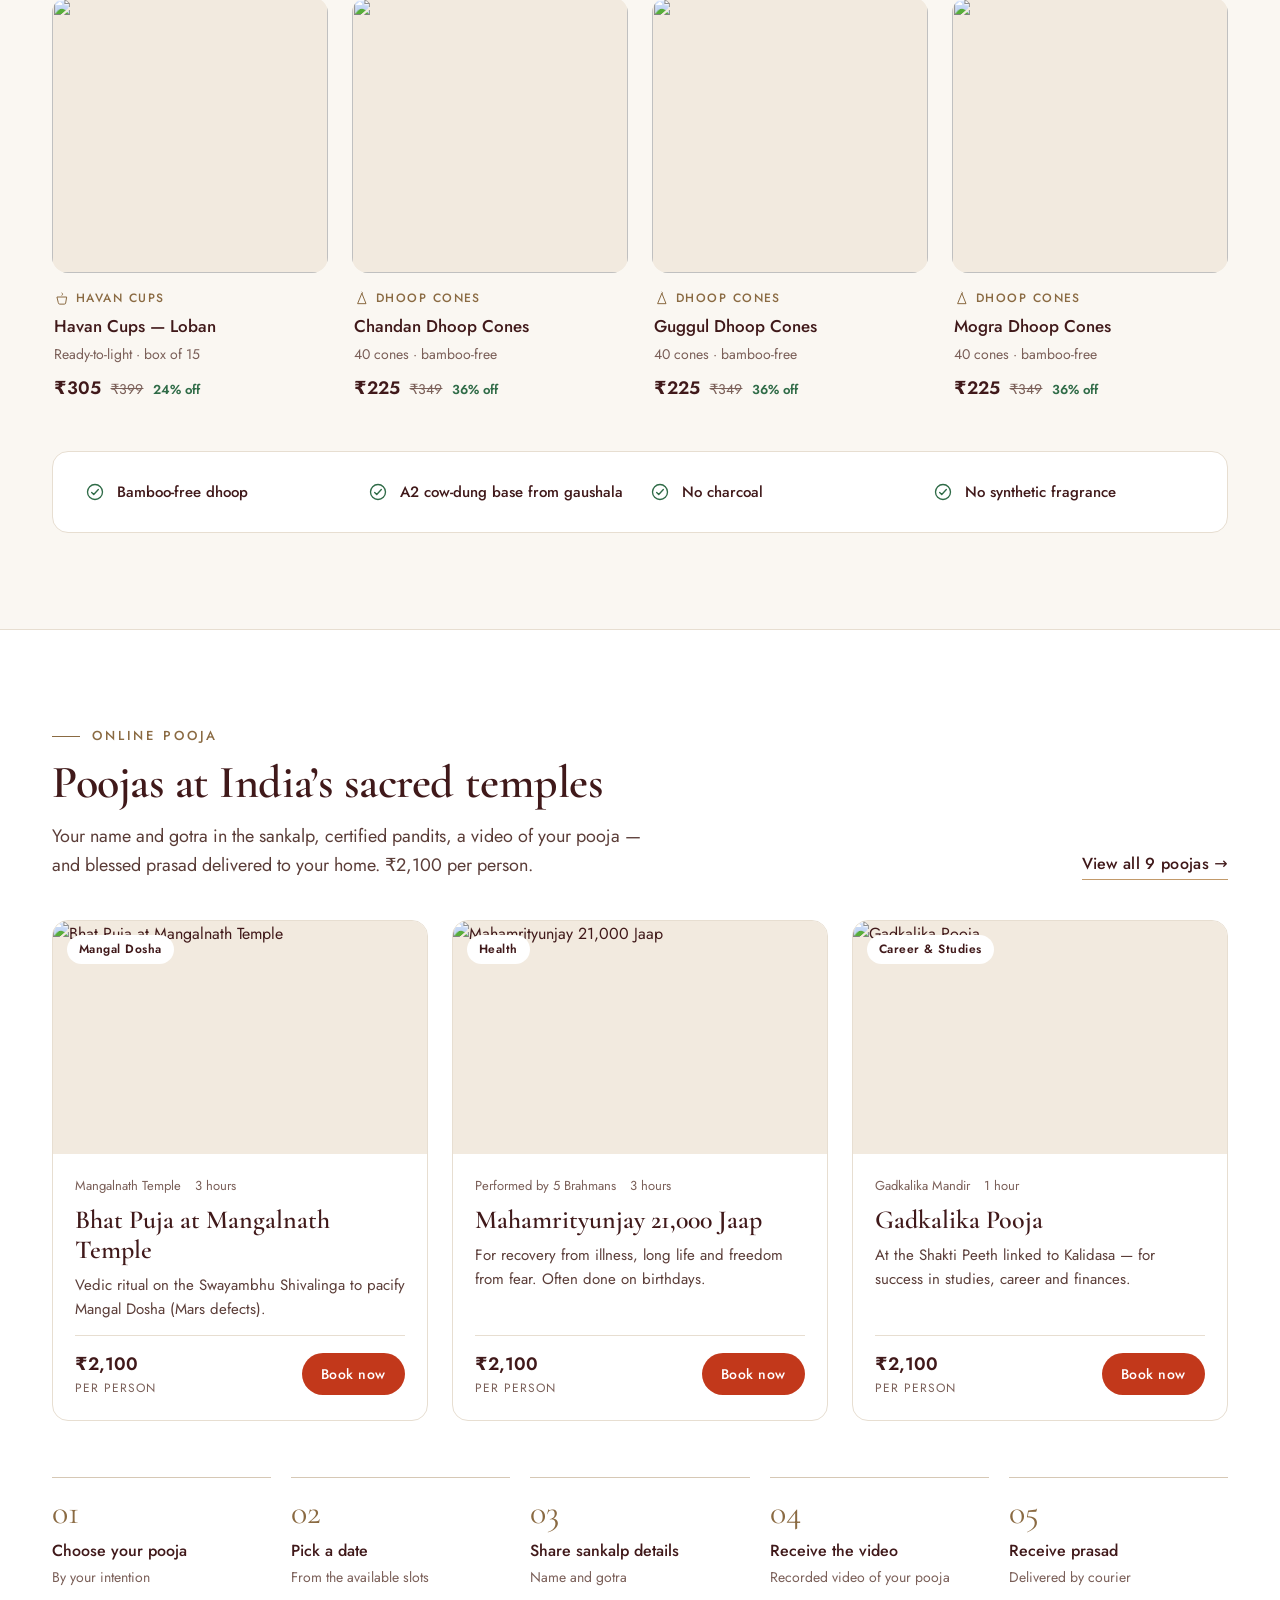
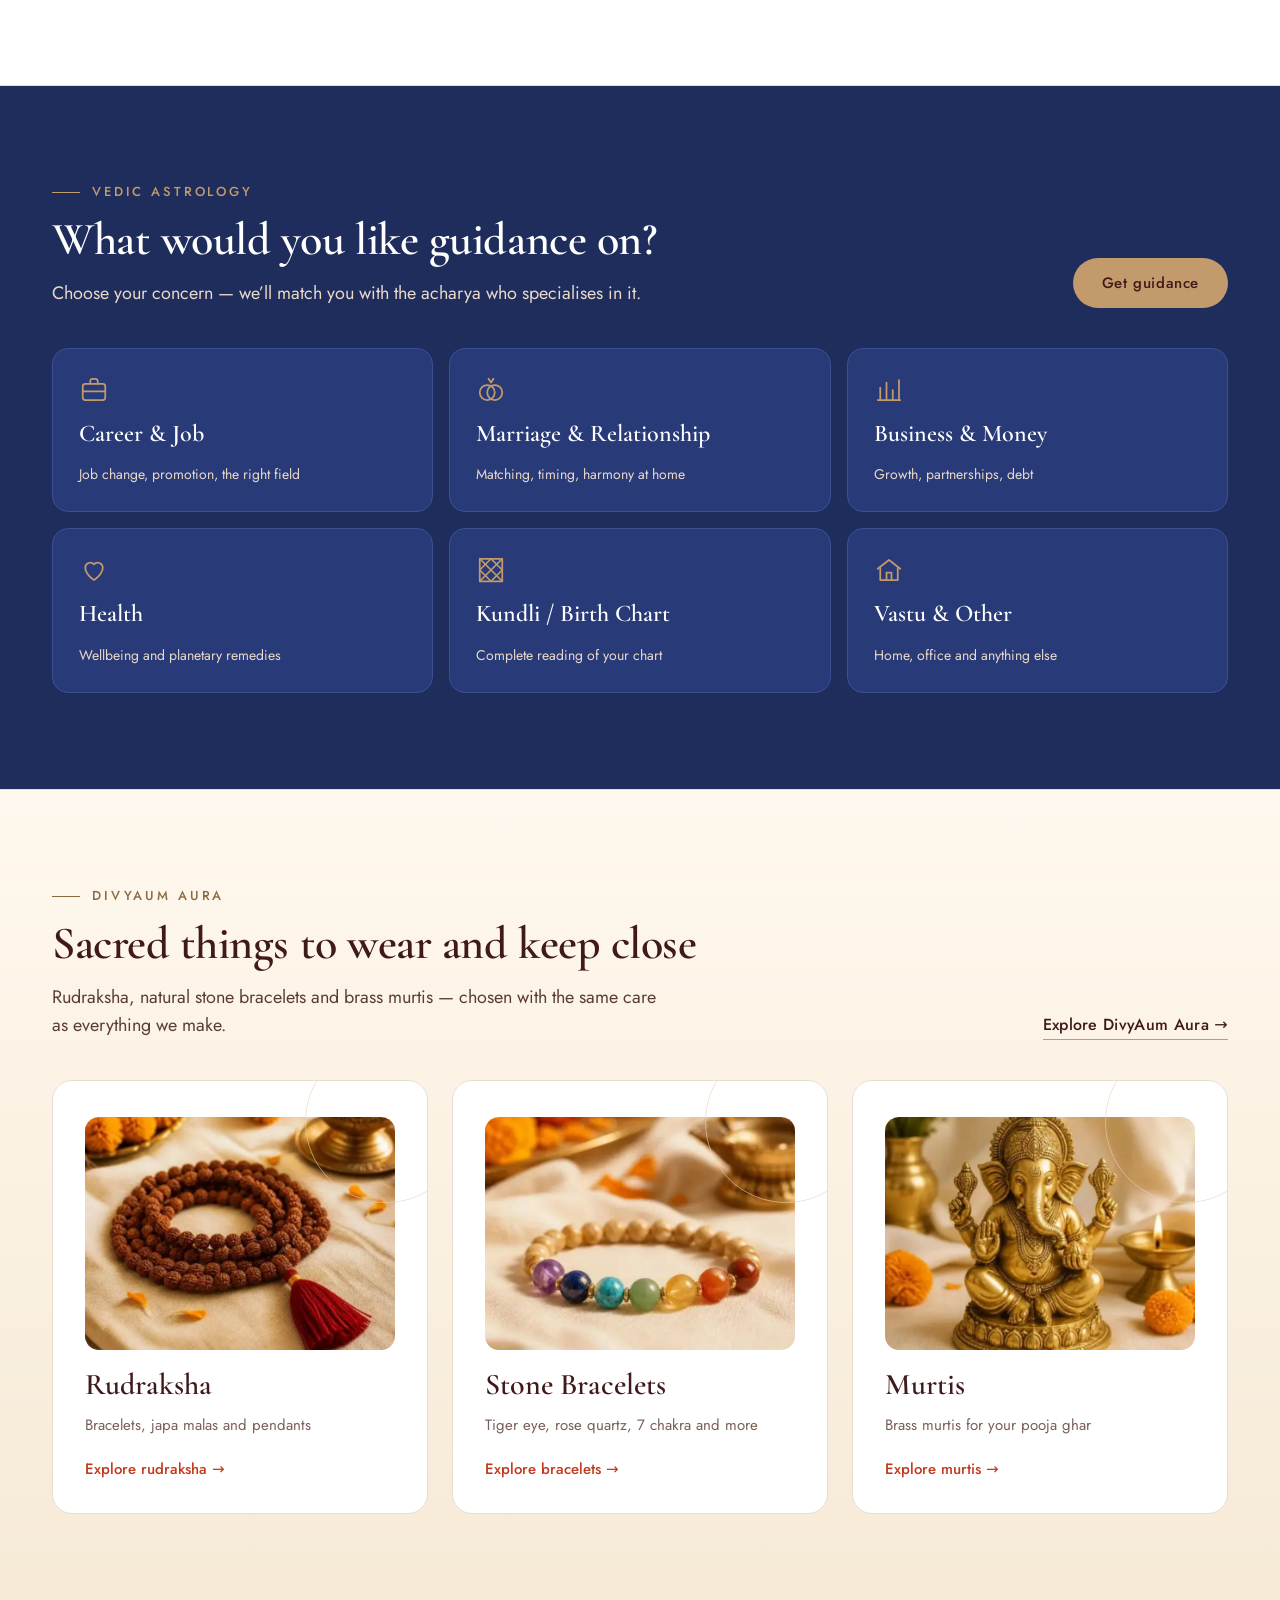
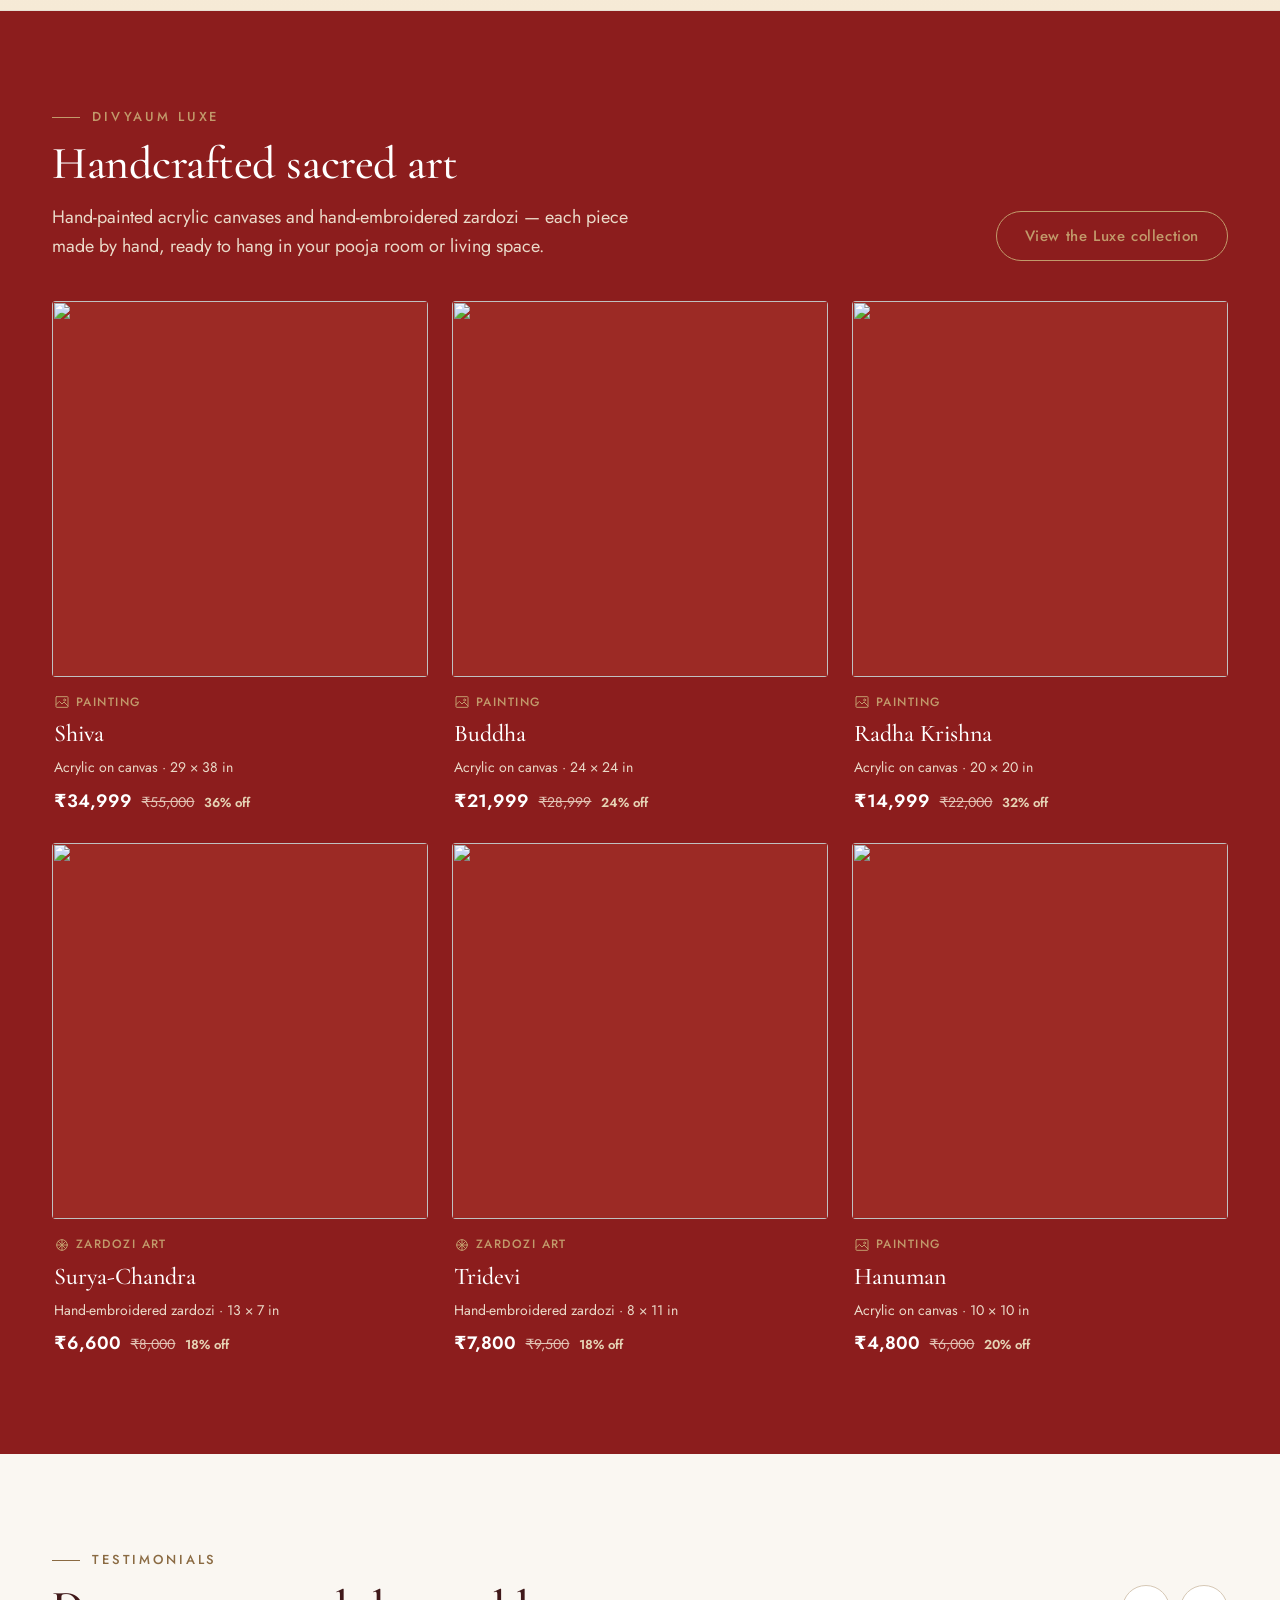
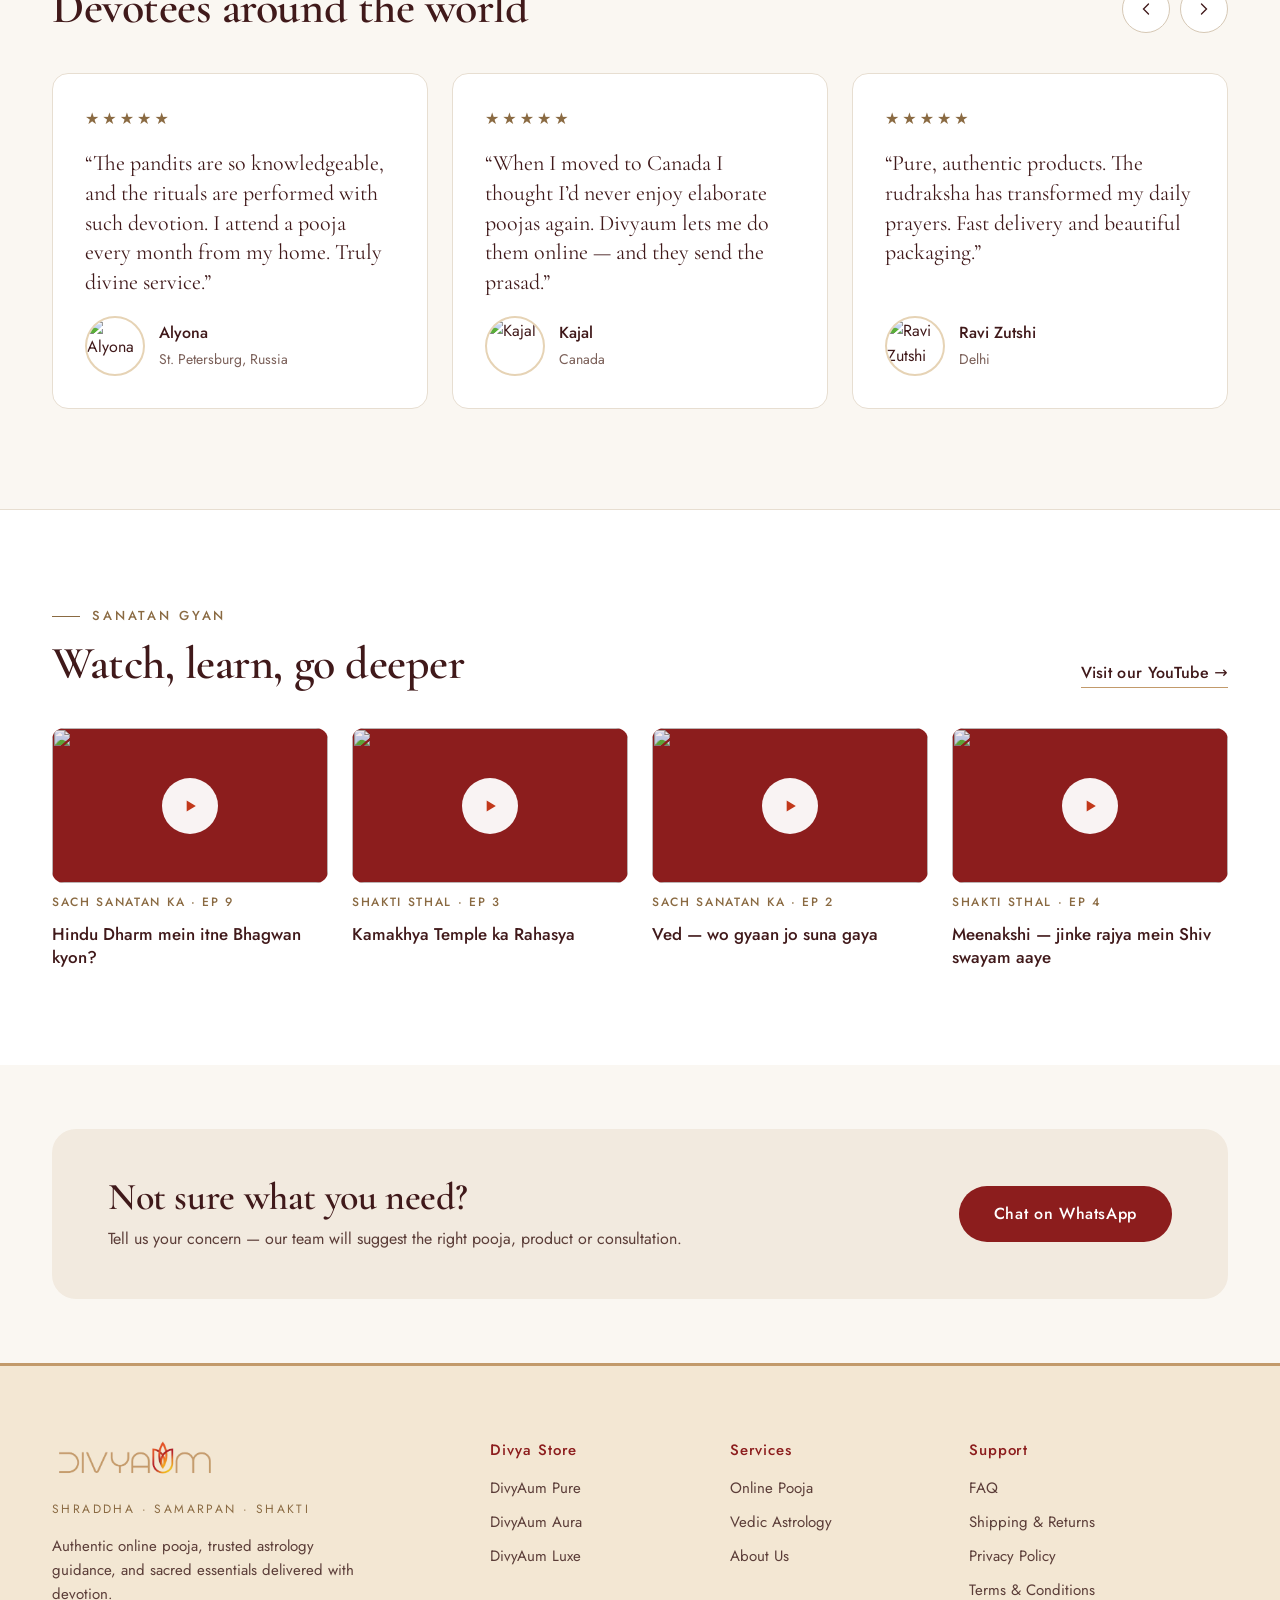
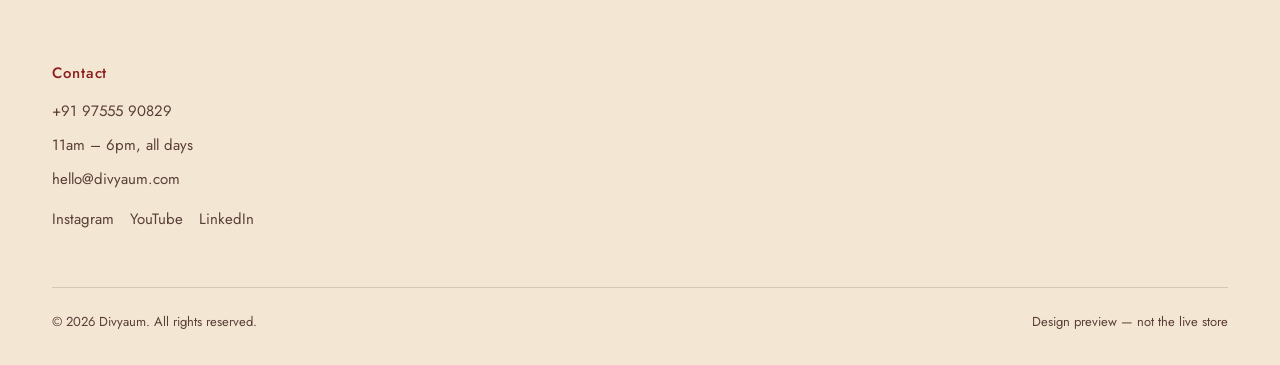
==== commit d7bcf309: "Divya Store family: DivyAum Pure, Aura, Luxe; Aura sample images; store dropdown menu Co-Authored-By" ====
--- a/index.html
+++ b/index.html
@@ -9,7 +9,7 @@
 <link rel="preconnect" href="https://fonts.googleapis.com">
 <link rel="preconnect" href="https://fonts.gstatic.com" crossorigin>
 <link href="https://fonts.googleapis.com/css2?family=Cormorant+Garamond:wght@500;600;700&family=Jost:wght@400;500;600&display=swap" rel="stylesheet">
-<link rel="stylesheet" href="css/site.css?v=9">
+<link rel="stylesheet" href="css/site.css?v=10">
 </head>
 <body data-page="home">
 <div id="site-header"></div>
@@ -21,7 +21,7 @@
 <div class="slide on" aria-hidden="false">
 <div class="slide-bg"><img data-file="products/1788009104742-d97ece98d451f961.png" data-w="1920" alt="" style="object-position:70% 50%"></div>
 <div class="slide-inner"><div class="slide-copy">
-<div class="eyebrow">Bestseller · Divya Store</div>
+<div class="eyebrow">Bestseller · DivyAum Pure</div>
 <h1>The complete daily pooja, <em>in one box</em></h1>
 <p>Dhoop sticks, cones, havan cups and seven sacred fragrances — natural, bamboo-free and charcoal-free.</p>
 <div class="slide-price"><b>₹1,875</b><s>₹3,300</s><span class="save">Save 43%</span></div>
@@ -95,8 +95,8 @@
 <!-- DIVYA STORE -->
 <section class="sec" id="store"><div class="wrap">
 <div class="sec-head">
-<div><div class="eyebrow">Divya Store</div><h2>Pure essentials for your daily pooja</h2></div>
-<a href="store.html" class="text-link">Shop all products →</a>
+<div><div class="eyebrow">DivyAum Pure</div><h2>Pure essentials for your daily pooja</h2></div>
+<a href="store.html" class="text-link">Shop DivyAum Pure →</a>
 </div>
 <div class="chips" data-target="homeStore" data-limit="8">
 <button type="button" class="chip on" data-f="all">Bestsellers</button>
@@ -146,16 +146,16 @@
 </div>
 </div></section>
 
-<!-- DIVYAUM SHUBH -->
-<section class="sec shubh-sec" id="shubh"><div class="wrap">
-<div class="sec-head">
-<div><div class="eyebrow">DivyAum Shubh</div><h2>Sacred things to wear and keep close</h2><p class="lead">Rudraksha, natural stone bracelets and brass murtis — chosen with the same care as everything we make.</p></div>
-<a href="shubh.html" class="text-link">Explore DivyAum Shubh →</a>
-</div>
-<div class="shubh-tiles">
-<a class="shubh-tile" href="shubh.html?c=rudraksha"><div class="art"><svg viewBox="0 0 24 24" fill="none" stroke="currentColor" stroke-linecap="round" stroke-linejoin="round" aria-hidden="true"><circle cx="12" cy="12" r="8"/><path d="M12 4c-2.2 3-2.2 13 0 16M12 4c2.2 3 2.2 13 0 16M4.5 9.5c4.5 1.2 10.5 1.2 15 0M4.5 14.5c4.5-1.2 10.5-1.2 15 0"/></svg></div><b>Rudraksha</b><span>Bracelets, japa malas and pendants</span><span class="go">Explore rudraksha →</span></a>
-<a class="shubh-tile" href="shubh.html?c=stone"><div class="art"><svg viewBox="0 0 24 24" fill="none" stroke="currentColor" stroke-linecap="round" stroke-linejoin="round" aria-hidden="true"><circle cx="12" cy="4.5" r="2"/><circle cx="17.3" cy="6.7" r="2"/><circle cx="19.5" cy="12" r="2"/><circle cx="17.3" cy="17.3" r="2"/><circle cx="12" cy="19.5" r="2"/><circle cx="6.7" cy="17.3" r="2"/><circle cx="4.5" cy="12" r="2"/><circle cx="6.7" cy="6.7" r="2"/></svg></div><b>Stone Bracelets</b><span>Tiger eye, rose quartz, 7 chakra and more</span><span class="go">Explore bracelets →</span></a>
-<a class="shubh-tile" href="shubh.html?c=murti"><div class="art"><svg viewBox="0 0 24 24" fill="none" stroke="currentColor" stroke-linecap="round" stroke-linejoin="round" aria-hidden="true"><circle cx="12" cy="5" r="2.2"/><path d="M8 20v-5.5C8 11 10 8.5 12 8.5s4 2.5 4 6V20"/><path d="M8.5 12.5L5.5 10M15.5 12.5l3-2.5"/><path d="M4 21h16"/></svg></div><b>Murtis</b><span>Brass murtis for your pooja ghar</span><span class="go">Explore murtis →</span></a>
+<!-- DIVYAUM AURA -->
+<section class="sec aura-sec" id="aura"><div class="wrap">
+<div class="sec-head">
+<div><div class="eyebrow">DivyAum Aura</div><h2>Sacred things to wear and keep close</h2><p class="lead">Rudraksha, natural stone bracelets and brass murtis — chosen with the same care as everything we make.</p></div>
+<a href="aura.html" class="text-link">Explore DivyAum Aura →</a>
+</div>
+<div class="aura-tiles">
+<a class="aura-tile" href="aura.html?c=rudraksha"><img class="aura-tile-img" src="assets/aura/rudraksha-mala.webp" alt="Rudraksha japa mala"><b>Rudraksha</b><span>Bracelets, japa malas and pendants</span><span class="go">Explore rudraksha →</span></a>
+<a class="aura-tile" href="aura.html?c=stone"><img class="aura-tile-img" src="assets/aura/seven-chakra.webp" alt="Seven chakra stone bracelet"><b>Stone Bracelets</b><span>Tiger eye, rose quartz, 7 chakra and more</span><span class="go">Explore bracelets →</span></a>
+<a class="aura-tile" href="aura.html?c=murti"><img class="aura-tile-img" src="assets/aura/ganesha-murti.webp" alt="Brass Ganesha murti"><b>Murtis</b><span>Brass murtis for your pooja ghar</span><span class="go">Explore murtis →</span></a>
 </div>
 </div></section>
 
@@ -207,7 +207,7 @@
 </main>
 
 <div id="site-footer"></div>
-<script src="js/site.js?v=9"></script>
+<script src="js/site.js?v=10"></script>
 <script>
 document.querySelectorAll("img[data-file]").forEach(function(i){ i.src = DV.img(i.dataset.file, i.dataset.w || 1080); });
 document.getElementById("homeStore").innerHTML = DV.products.filter(function(p){return p.cat!=="luxe";}).sort(function(a,b){return (a.best||99)-(b.best||99);}).map(DV.card).join("");
--- a/css/site.css
+++ b/css/site.css
@@ -447,18 +447,35 @@
   .badges,.ben-grid{grid-template-columns:1fr}
 }
 
-/* DivyAum Shubh */
+/* DivyAum Aura */
 .soon-media{display:flex;align-items:center;justify-content:center;background:radial-gradient(circle at 50% 40%,#FFFFFF 0%,#F3E7D3 70%)!important}
 .soon-media>svg{width:38%;height:38%;color:var(--gold-deep);stroke-width:1}
 .soon-note{position:absolute;bottom:14px;left:0;right:0;text-align:center;font-size:12px;letter-spacing:.12em;text-transform:uppercase;color:var(--muted)}
-.shubh-sec{background:linear-gradient(180deg,#FFF8EE 0%,#F6EAD6 100%);border-top:1px solid var(--line);border-bottom:1px solid var(--line)}
-.shubh-tiles{display:grid;grid-template-columns:repeat(3,minmax(0,1fr));gap:24px}
-.shubh-tile{position:relative;display:flex;flex-direction:column;gap:12px;padding:36px 32px 32px;border-radius:20px;background:#fff;border:1px solid var(--line);text-decoration:none;color:var(--ink);overflow:hidden;transition:transform .25s,box-shadow .25s,border-color .25s}
-.shubh-tile:hover{transform:translateY(-4px);box-shadow:var(--shadow);border-color:var(--gold);color:var(--ink)}
-.shubh-tile .art{width:120px;height:120px;border-radius:50%;background:radial-gradient(circle,#FFF7EA 0%,#F3E2C6 100%);display:flex;align-items:center;justify-content:center;margin-bottom:8px;border:1px solid var(--gold-soft)}
-.shubh-tile .art svg{width:64px;height:64px;color:var(--kumkum);stroke-width:1}
-.shubh-tile b{font-family:var(--serif);font-size:30px;font-weight:600;line-height:1.1}
-.shubh-tile span{color:var(--muted);font-size:15px}
-.shubh-tile .go{margin-top:8px;font-weight:500;color:var(--flame);font-size:15px}
-.shubh-tile::after{content:"";position:absolute;right:-40px;top:-40px;width:160px;height:160px;border-radius:50%;border:1px solid var(--gold-soft);opacity:.6}
-@media (max-width:960px){.shubh-tiles{grid-template-columns:1fr}}
+.aura-sec{background:linear-gradient(180deg,#FFF8EE 0%,#F6EAD6 100%);border-top:1px solid var(--line);border-bottom:1px solid var(--line)}
+.aura-tiles{display:grid;grid-template-columns:repeat(3,minmax(0,1fr));gap:24px}
+.aura-tile{position:relative;display:flex;flex-direction:column;gap:12px;padding:36px 32px 32px;border-radius:20px;background:#fff;border:1px solid var(--line);text-decoration:none;color:var(--ink);overflow:hidden;transition:transform .25s,box-shadow .25s,border-color .25s}
+.aura-tile:hover{transform:translateY(-4px);box-shadow:var(--shadow);border-color:var(--gold);color:var(--ink)}
+.aura-tile .art{width:120px;height:120px;border-radius:50%;background:radial-gradient(circle,#FFF7EA 0%,#F3E2C6 100%);display:flex;align-items:center;justify-content:center;margin-bottom:8px;border:1px solid var(--gold-soft)}
+.aura-tile .art svg{width:64px;height:64px;color:var(--kumkum);stroke-width:1}
+.aura-tile b{font-family:var(--serif);font-size:30px;font-weight:600;line-height:1.1}
+.aura-tile span{color:var(--muted);font-size:15px}
+.aura-tile .go{margin-top:8px;font-weight:500;color:var(--flame);font-size:15px}
+.aura-tile::after{content:"";position:absolute;right:-40px;top:-40px;width:160px;height:160px;border-radius:50%;border:1px solid var(--gold-soft);opacity:.6}
+@media (max-width:960px){.aura-tiles{grid-template-columns:1fr}}
+
+/* Divya Store dropdown */
+.has-menu{position:relative;display:flex;align-items:center}
+.has-menu>a{display:inline-flex;align-items:center;gap:6px}
+.menu{position:absolute;top:100%;left:50%;transform:translate(-50%,8px);min-width:300px;background:#fff;border:1px solid var(--line);border-radius:16px;box-shadow:var(--shadow);padding:10px;display:flex;flex-direction:column;opacity:0;visibility:hidden;transition:.2s;z-index:60}
+.has-menu:hover .menu,.has-menu:focus-within .menu{opacity:1;visibility:visible;transform:translate(-50%,4px)}
+.menu a{display:flex;flex-direction:column;padding:12px 14px;border-radius:10px;border:none!important;text-decoration:none}
+.menu a:hover{background:var(--ivory)}
+.menu b{font-family:var(--serif);font-size:20px;font-weight:600;color:var(--kumkum)}
+.menu span{font-size:13px;color:var(--muted)}
+.sample{position:absolute;right:12px;bottom:12px;padding:3px 9px;border-radius:999px;background:rgba(255,255,255,.85);font-size:11px;letter-spacing:.06em;color:var(--muted)}
+.aura-tile-img{width:100%;aspect-ratio:4/3;object-fit:cover;border-radius:14px;margin-bottom:6px}
+@media (max-width:960px){
+  .has-menu{flex-direction:column;align-items:stretch}
+  .menu{position:static;transform:none;opacity:1;visibility:visible;box-shadow:none;border:none;padding:0 0 8px 12px;min-width:0}
+  .menu a{padding:8px 0}
+}
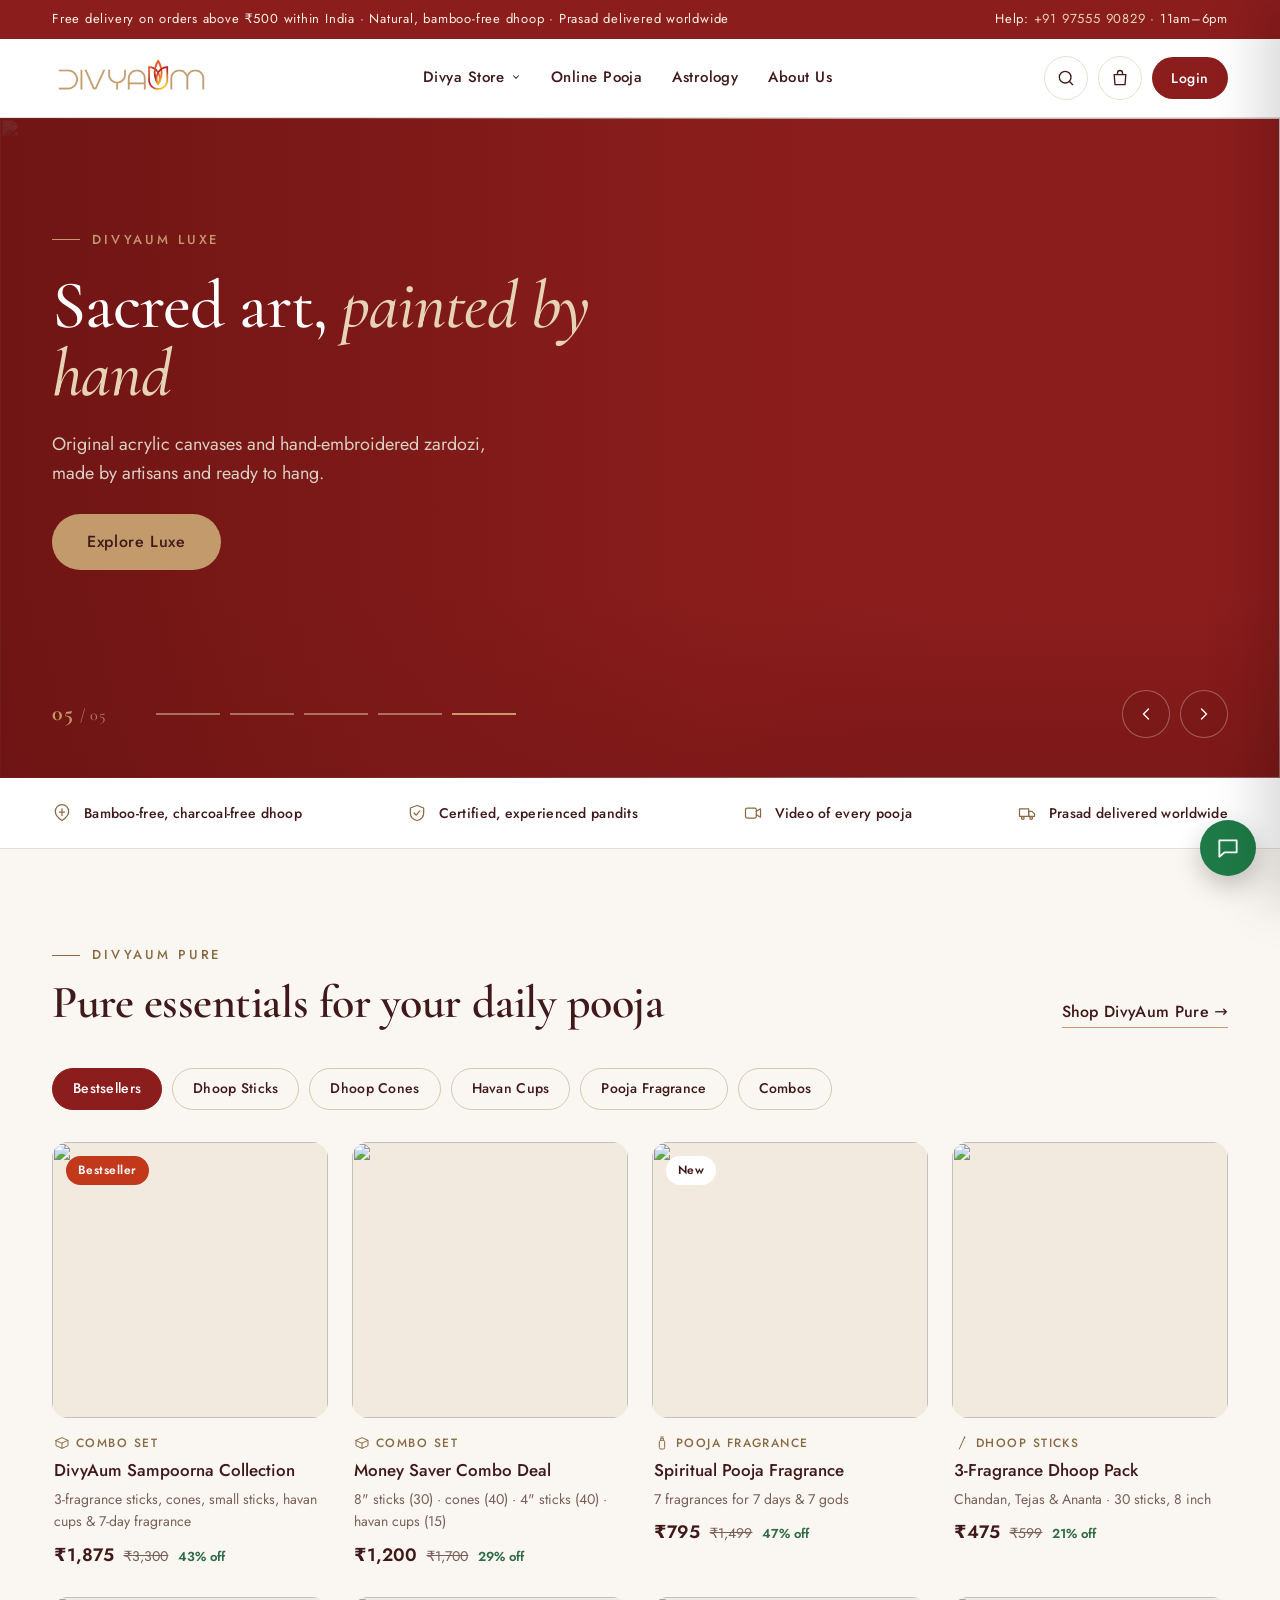
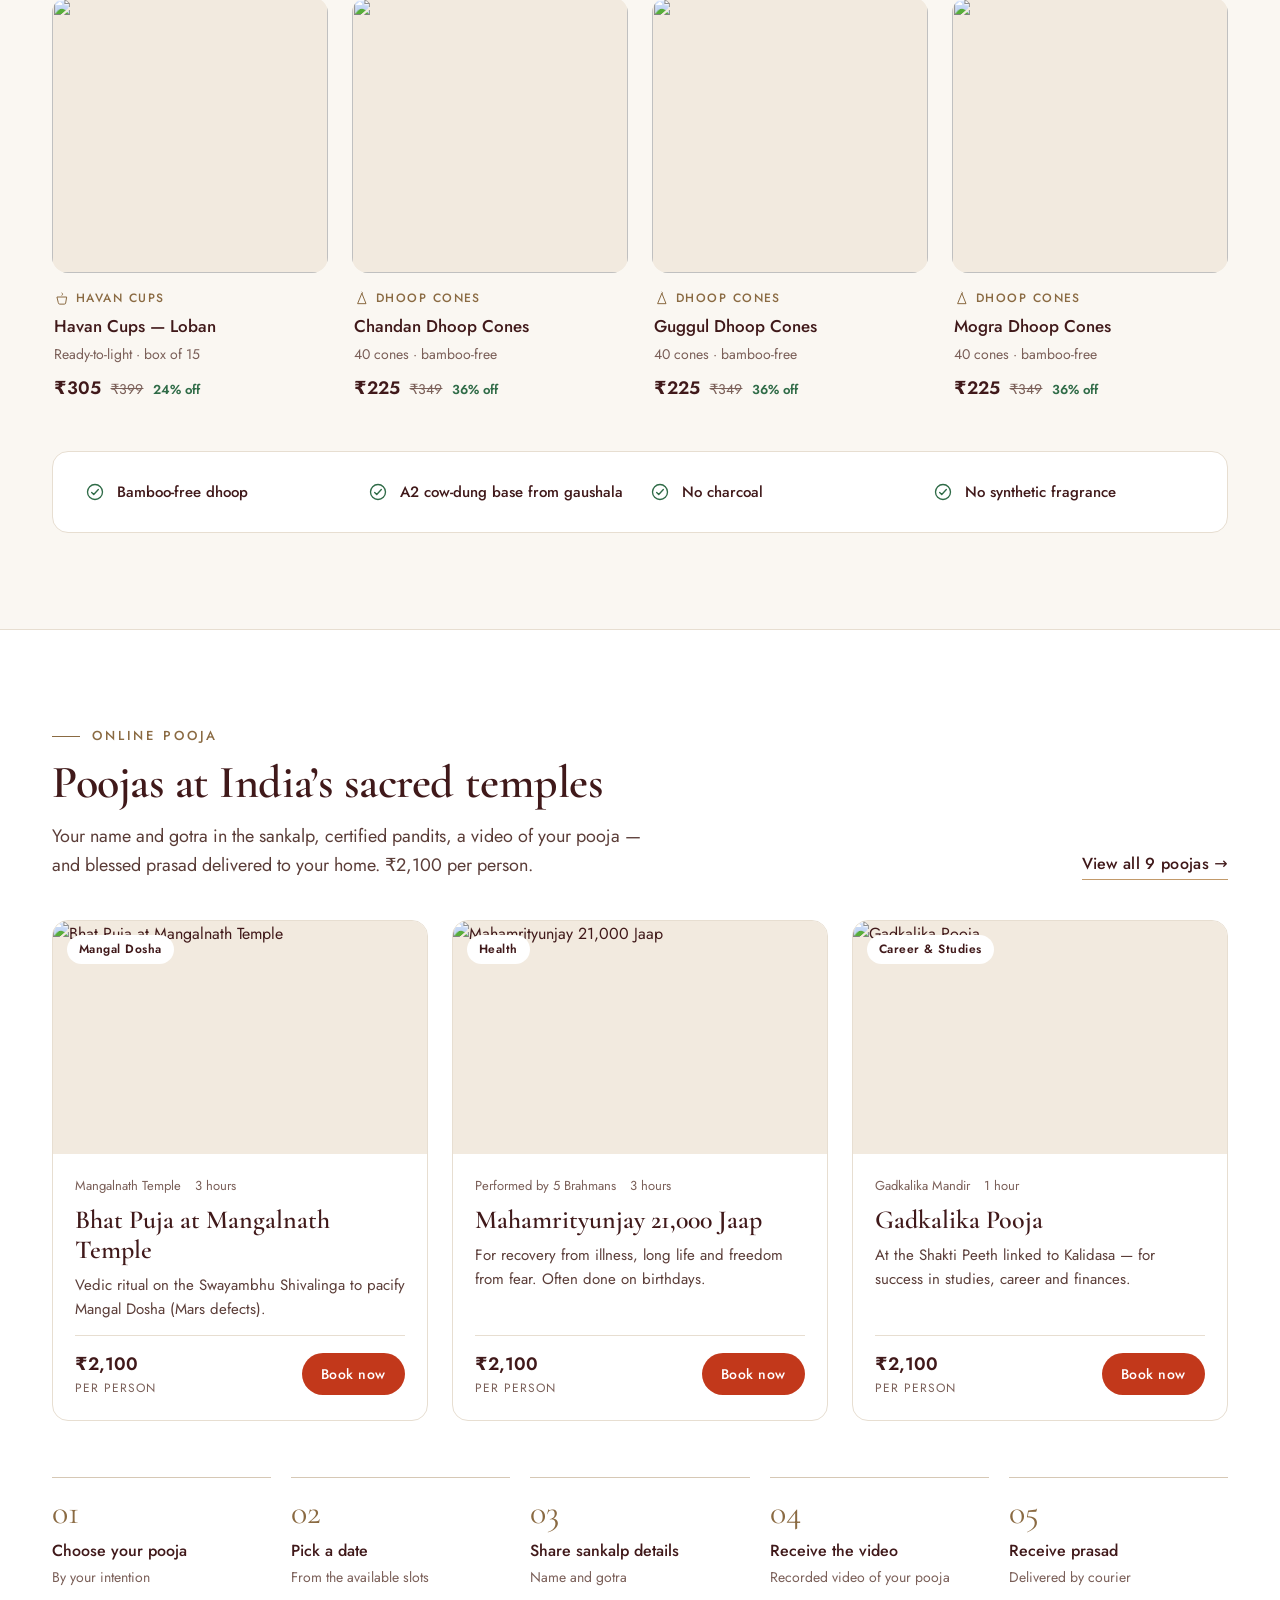
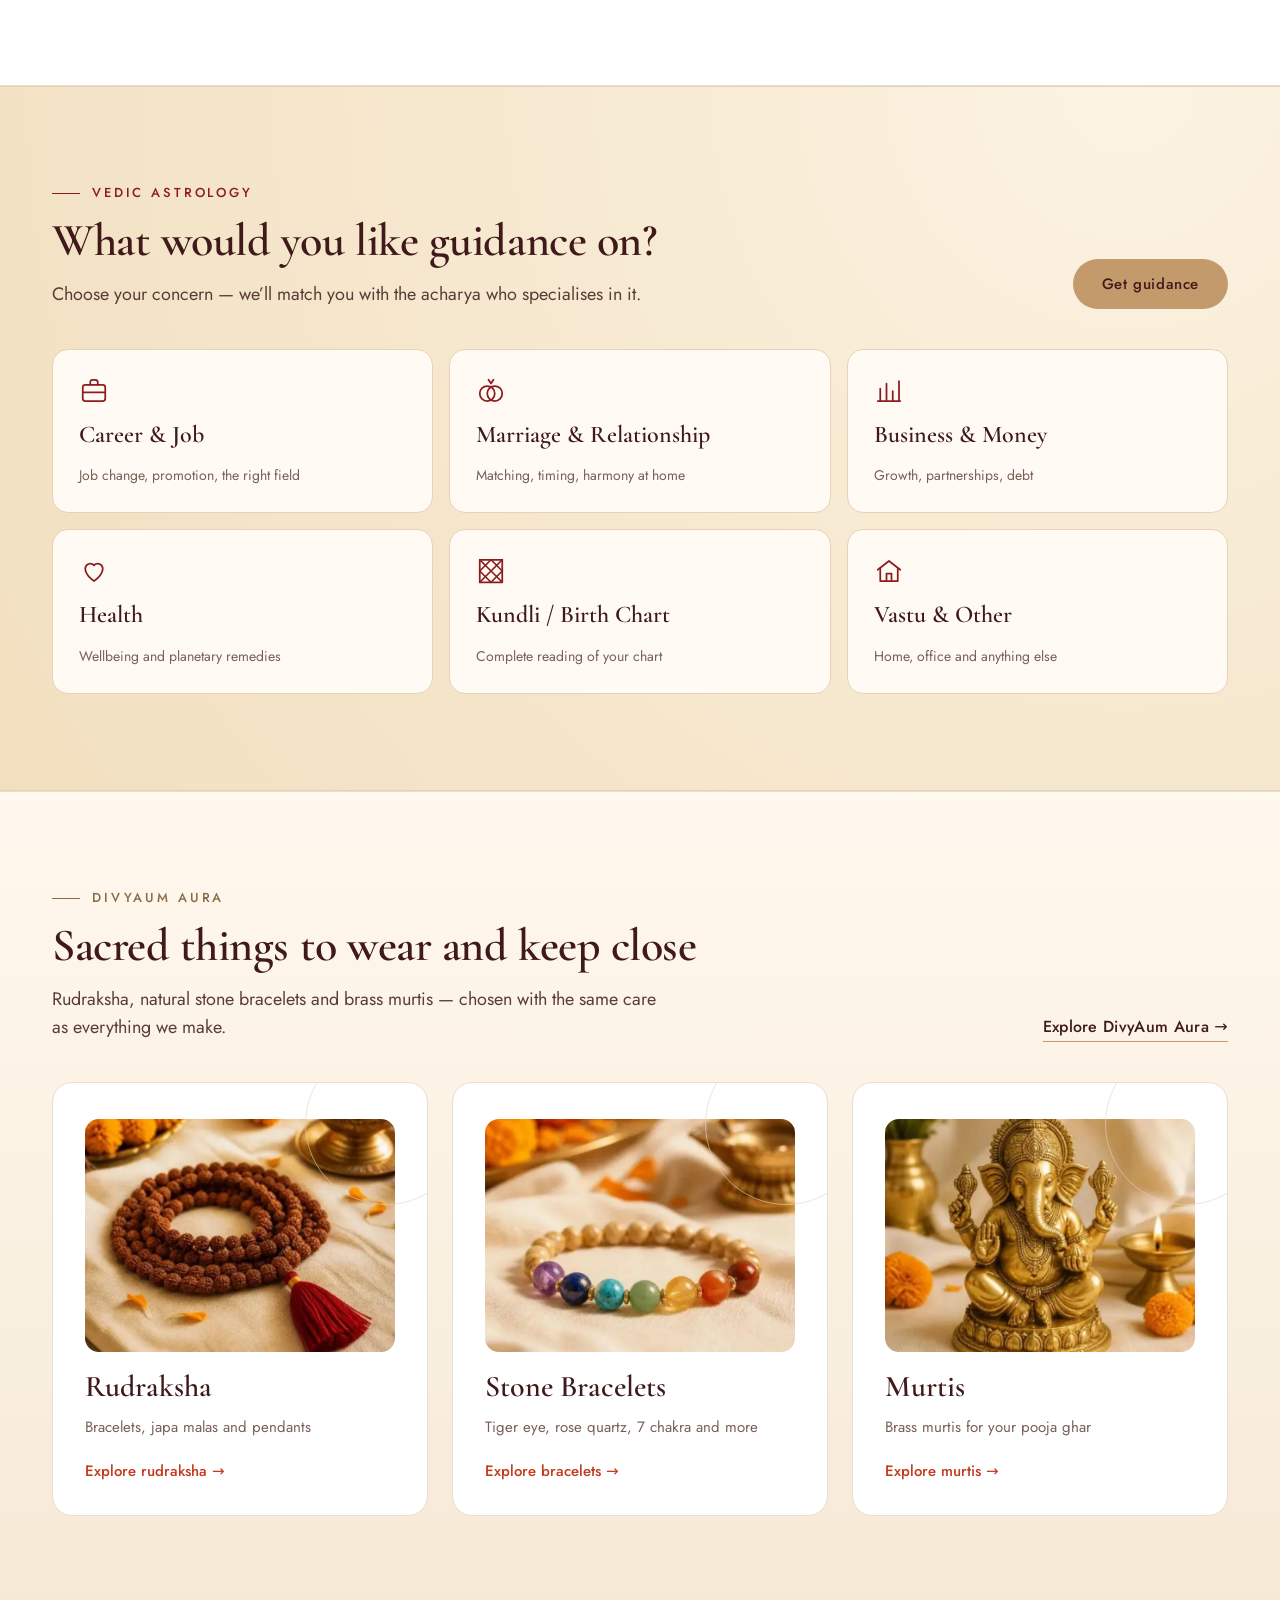
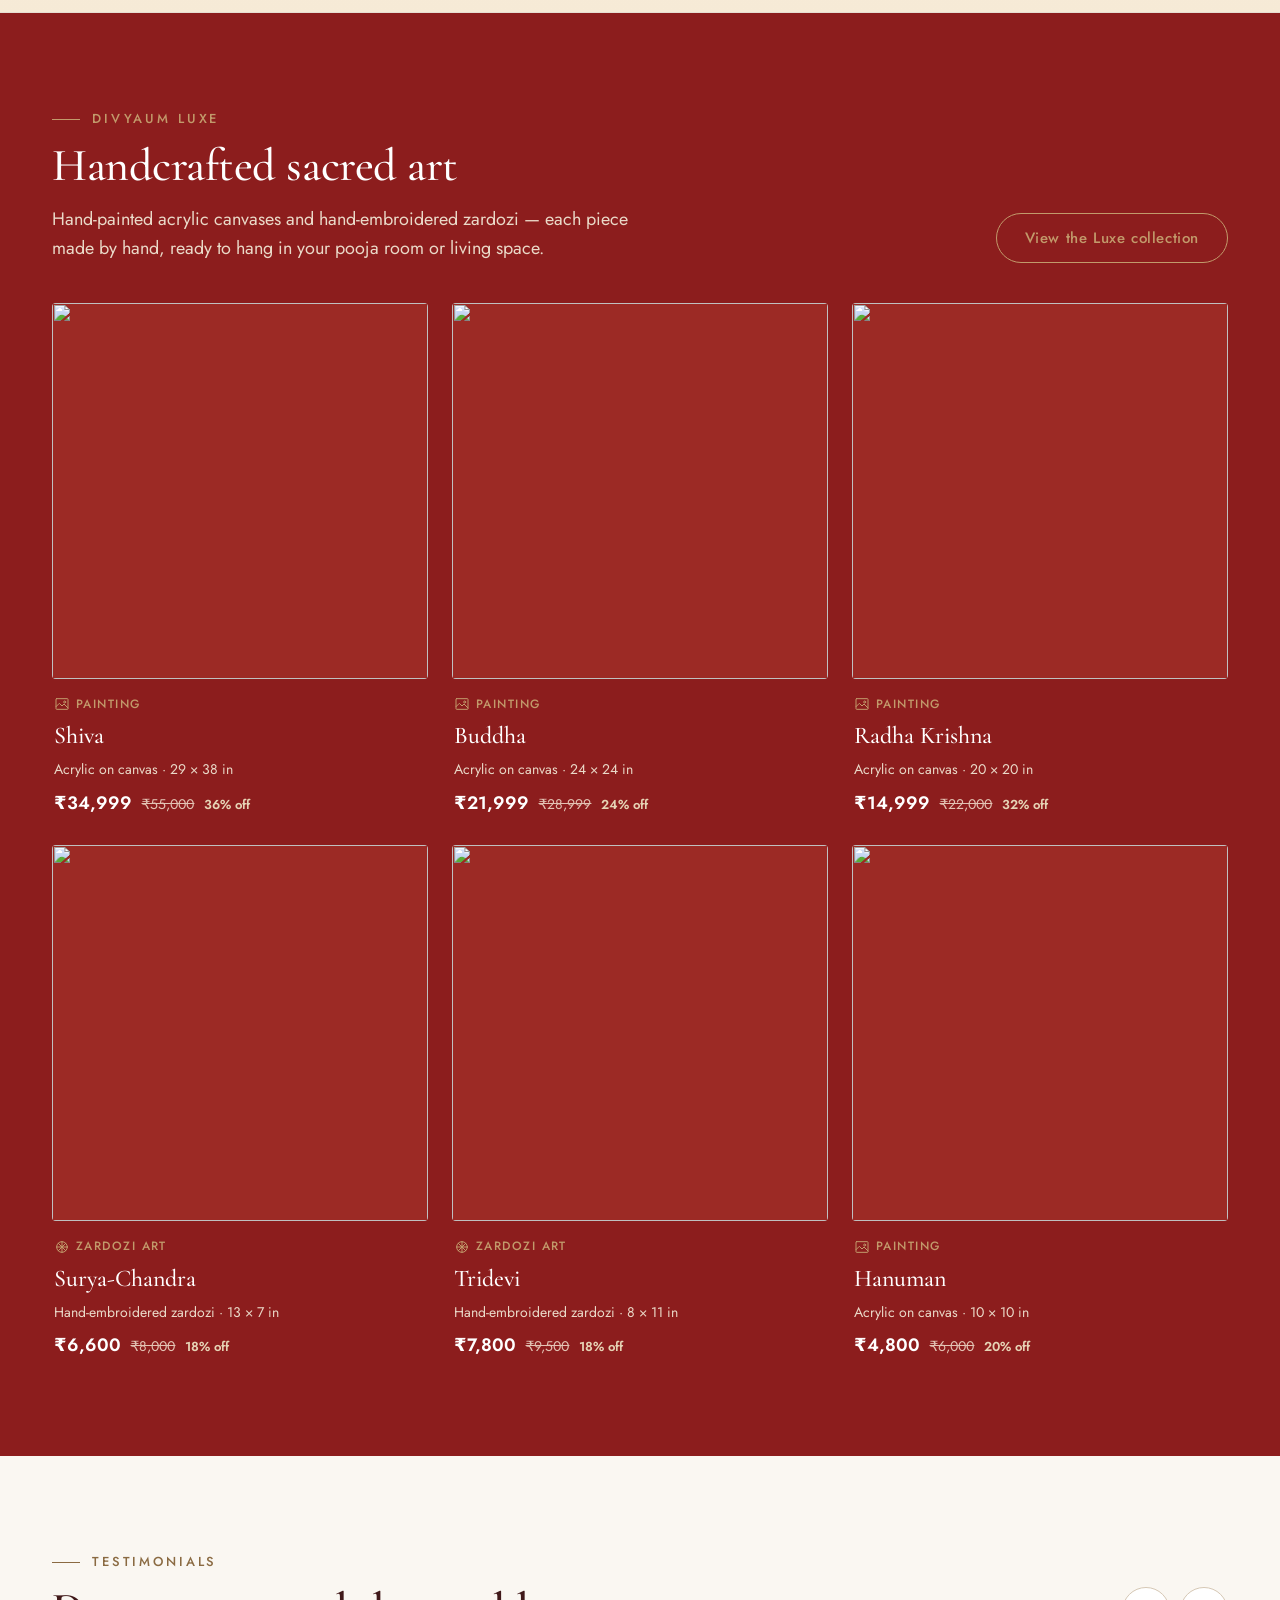
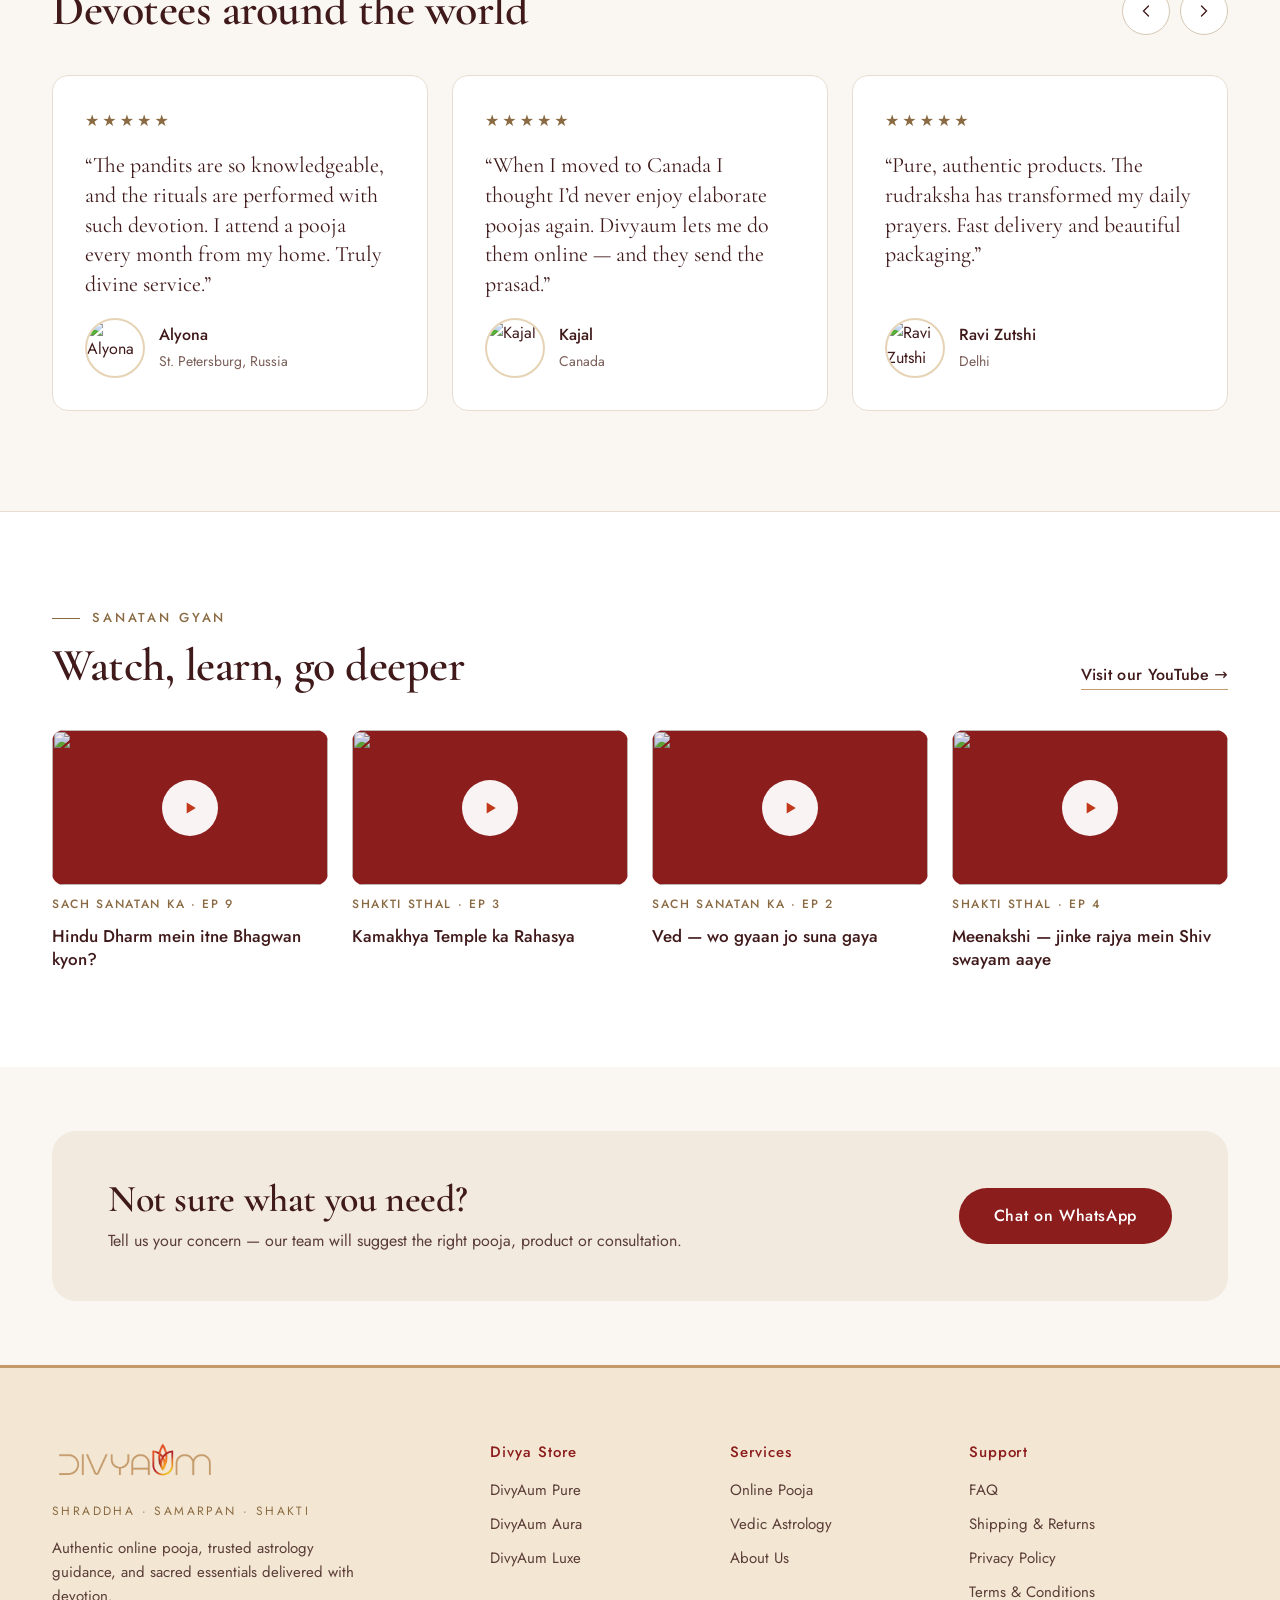
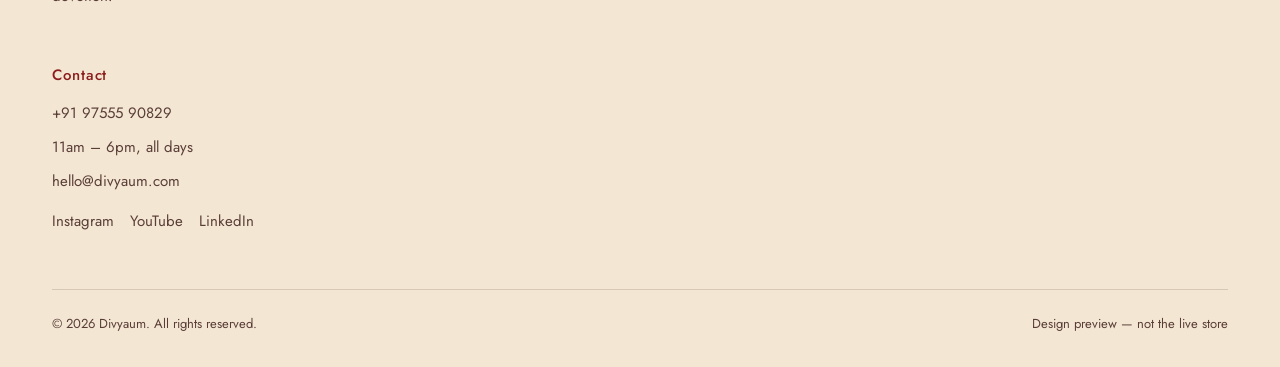
==== commit d2826e4d: "Final palette: remove indigo; astrology on warm sandalwood-gold Co-Authored-By: Claude Opus 5.5 <nor" ====
--- a/index.html
+++ b/index.html
@@ -9,7 +9,7 @@
 <link rel="preconnect" href="https://fonts.googleapis.com">
 <link rel="preconnect" href="https://fonts.gstatic.com" crossorigin>
 <link href="https://fonts.googleapis.com/css2?family=Cormorant+Garamond:wght@500;600;700&family=Jost:wght@400;500;600&display=swap" rel="stylesheet">
-<link rel="stylesheet" href="css/site.css?v=10">
+<link rel="stylesheet" href="css/site.css?v=11">
 </head>
 <body data-page="home">
 <div id="site-header"></div>
@@ -207,7 +207,7 @@
 </main>
 
 <div id="site-footer"></div>
-<script src="js/site.js?v=10"></script>
+<script src="js/site.js?v=11"></script>
 <script>
 document.querySelectorAll("img[data-file]").forEach(function(i){ i.src = DV.img(i.dataset.file, i.dataset.w || 1080); });
 document.getElementById("homeStore").innerHTML = DV.products.filter(function(p){return p.cat!=="luxe";}).sort(function(a,b){return (a.best||99)-(b.best||99);}).map(DV.card).join("");
--- a/css/site.css
+++ b/css/site.css
@@ -6,7 +6,7 @@
   --line:#E7DED1; --line-2:#D6C8B5;
   --gold:#C29A6B; --gold-deep:#8A6A42; --gold-soft:#E6D3B5;
   --flame:#C2381B; --flame-hover:#A32E15; --flame-bright:#E2521F;
-  --kumkum:#8C1D1D; --kumkum-2:#9C2A25; --kumkum-3:#B5463C; --neel:#1E2D5C; --neel-2:#283A78; --neel-3:#3B4F95;
+  --kumkum:#8C1D1D; --kumkum-2:#9C2A25; --kumkum-3:#B5463C; --haldi:#F1DFBF; --haldi-2:#F8EBD4;
   --on-dark:#FBF1E4; --on-dark-muted:#EAD9C8;
   --green:#2F6B47;
   --serif:'Cormorant Garamond', 'Times New Roman', serif;
@@ -102,7 +102,7 @@
 .arrows{display:flex;gap:10px}
 .arrow{width:48px;height:48px;border-radius:50%;border:1px solid rgba(255,255,255,.3);background:rgba(110,20,20,.3);color:#fff;display:flex;align-items:center;justify-content:center;cursor:pointer;transition:background .2s,border-color .2s}
 .arrow:hover{background:#fff;color:var(--ink);border-color:#fff}
-.zodiac-bg{background:radial-gradient(circle at 72% 50%,#34498E 0%,#25376F 45%,#1E2D5C 75%)}
+.zodiac-bg{background:radial-gradient(circle at 72% 50%,#A8302A 0%,#8C1D1D 50%,#6E1515 85%)}
 .slide.no-scrim::after{display:none}
 .zodiac-bg svg{position:absolute;right:8%;top:50%;transform:translateY(-50%);width:560px;height:560px;opacity:.95;animation:spin 120s linear infinite}
 @keyframes spin{to{transform:translateY(-50%) rotate(360deg)}}
@@ -169,16 +169,16 @@
 .step span{font-size:14px;color:var(--muted)}
 
 /* dark section (astrology) */
-.dark{background:var(--neel);color:var(--on-dark)}
-.dark .eyebrow{color:var(--gold)}
-.dark h2{color:#fff}
-.dark .lead{color:var(--on-dark-muted)}
+.dark{background:radial-gradient(circle at 88% 0%,#FCF3E3 0%,var(--haldi-2) 35%,var(--haldi) 100%);color:var(--ink);border-top:1px solid var(--gold-soft);border-bottom:1px solid var(--gold-soft)}
+.dark .eyebrow{color:var(--kumkum)}
+.dark h2{color:var(--ink)}
+.dark .lead{color:var(--body)}
 .topic-grid{display:grid;grid-template-columns:repeat(3,minmax(0,1fr));gap:16px}
-.topic-card{display:flex;flex-direction:column;gap:10px;padding:26px;border:1px solid var(--neel-3);border-radius:var(--radius);color:var(--on-dark);text-decoration:none;background:var(--neel-2);transition:border-color .2s,background .2s}
-.topic-card:hover{border-color:var(--gold);background:#30448A;color:var(--on-dark)}
-.topic-card svg{color:var(--gold);width:30px;height:30px}
-.topic-card b{font-family:var(--serif);font-size:24px;font-weight:600;color:#fff}
-.topic-card span{font-size:14px;color:var(--on-dark-muted)}
+.topic-card{display:flex;flex-direction:column;gap:10px;padding:26px;border:1px solid var(--gold-soft);border-radius:var(--radius);color:var(--ink);text-decoration:none;background:#FFFBF4;transition:border-color .2s,background .2s,box-shadow .2s,transform .2s}
+.topic-card:hover{border-color:var(--gold);background:#fff;color:var(--ink);box-shadow:var(--shadow);transform:translateY(-2px)}
+.topic-card svg{color:var(--kumkum);width:30px;height:30px}
+.topic-card b{font-family:var(--serif);font-size:24px;font-weight:600;color:var(--ink)}
+.topic-card span{font-size:14px;color:var(--muted)}
 
 /* luxe */
 .luxe{background:var(--kumkum);color:var(--on-dark)}
@@ -258,7 +258,7 @@
 .split{display:grid;grid-template-columns:minmax(0,5fr) minmax(0,7fr);gap:64px;align-items:start}
 .ticks{display:flex;flex-direction:column;gap:14px;margin-top:28px}
 .ticks div{display:flex;gap:12px;align-items:flex-start}
-.ticks svg{color:var(--gold);margin-top:3px}
+.ticks svg{color:var(--kumkum);margin-top:3px}
 .pkg-grid{display:grid;grid-template-columns:repeat(3,minmax(0,1fr));gap:20px}
 .pkg{background:#fff;border:1px solid var(--line);border-radius:var(--radius);padding:30px;display:flex;flex-direction:column;gap:12px}
 .pkg.best{border-color:var(--flame);box-shadow:inset 0 0 0 1px var(--flame)}
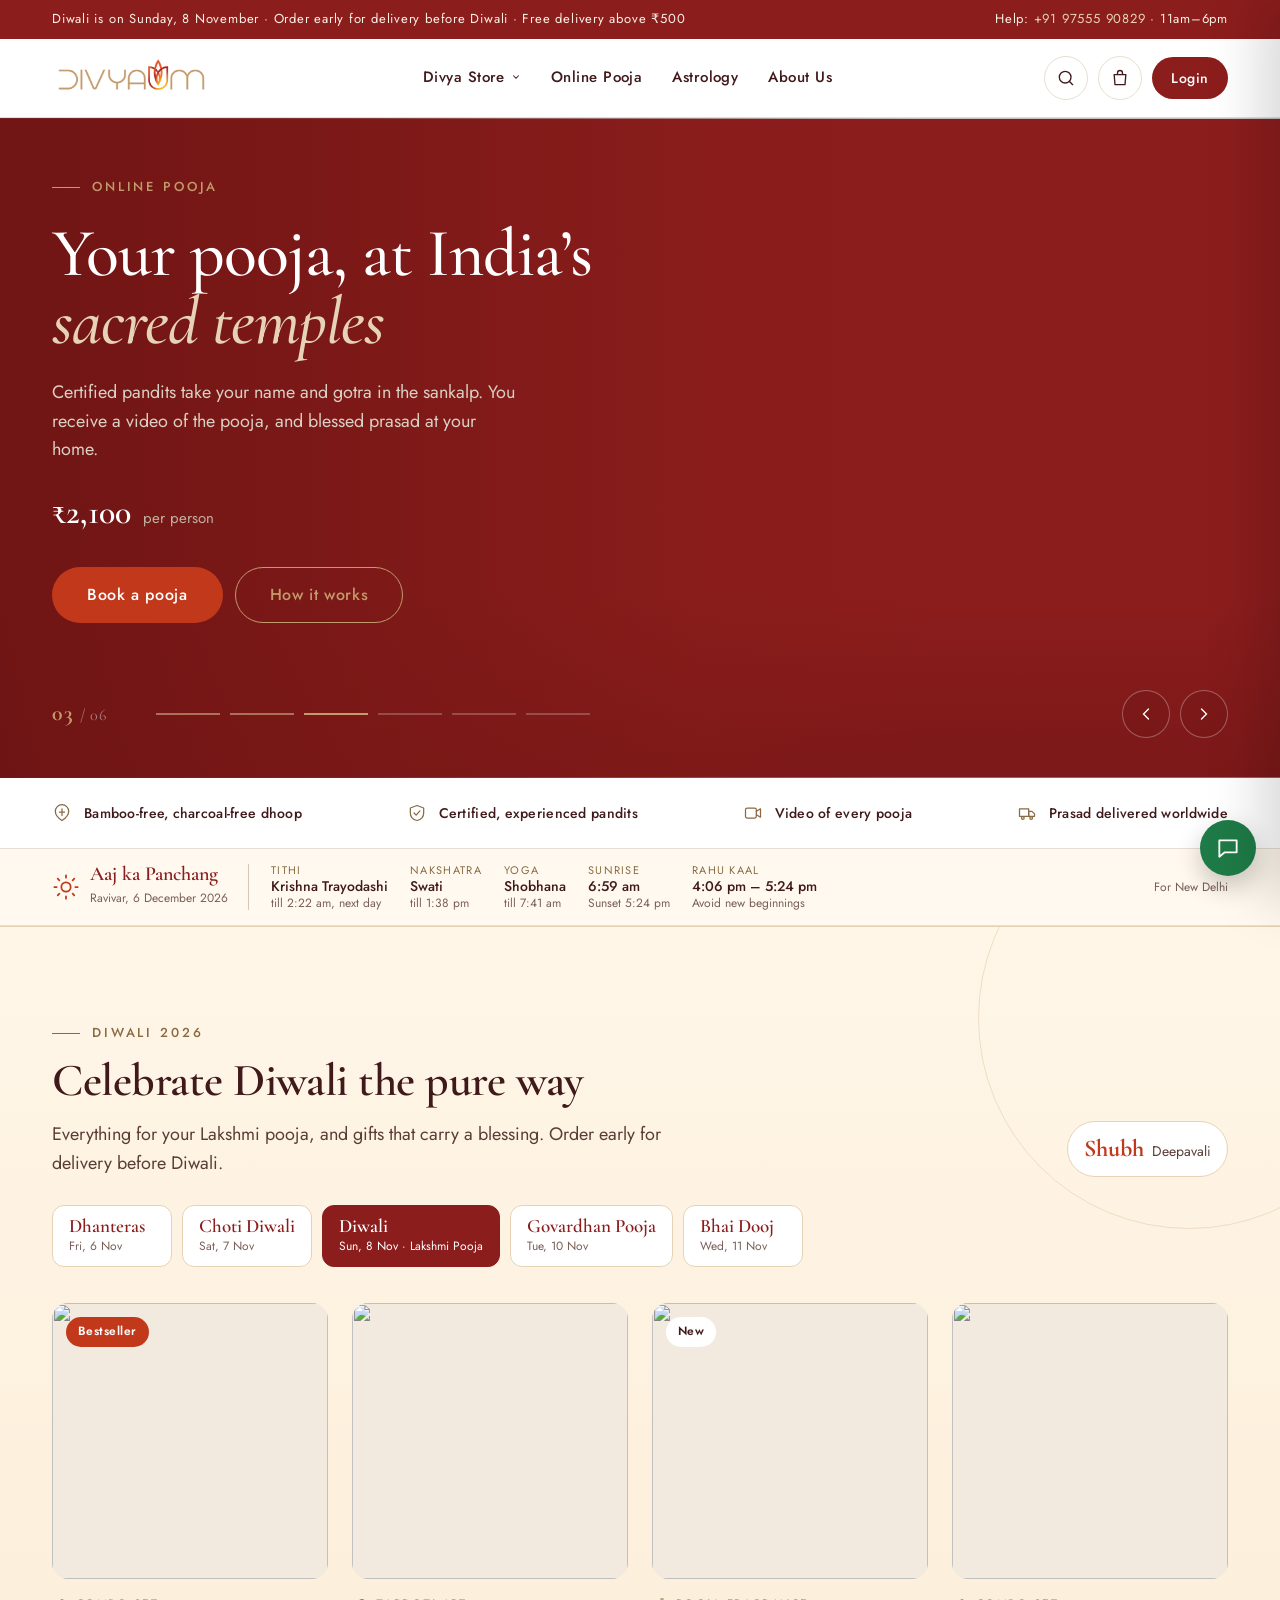
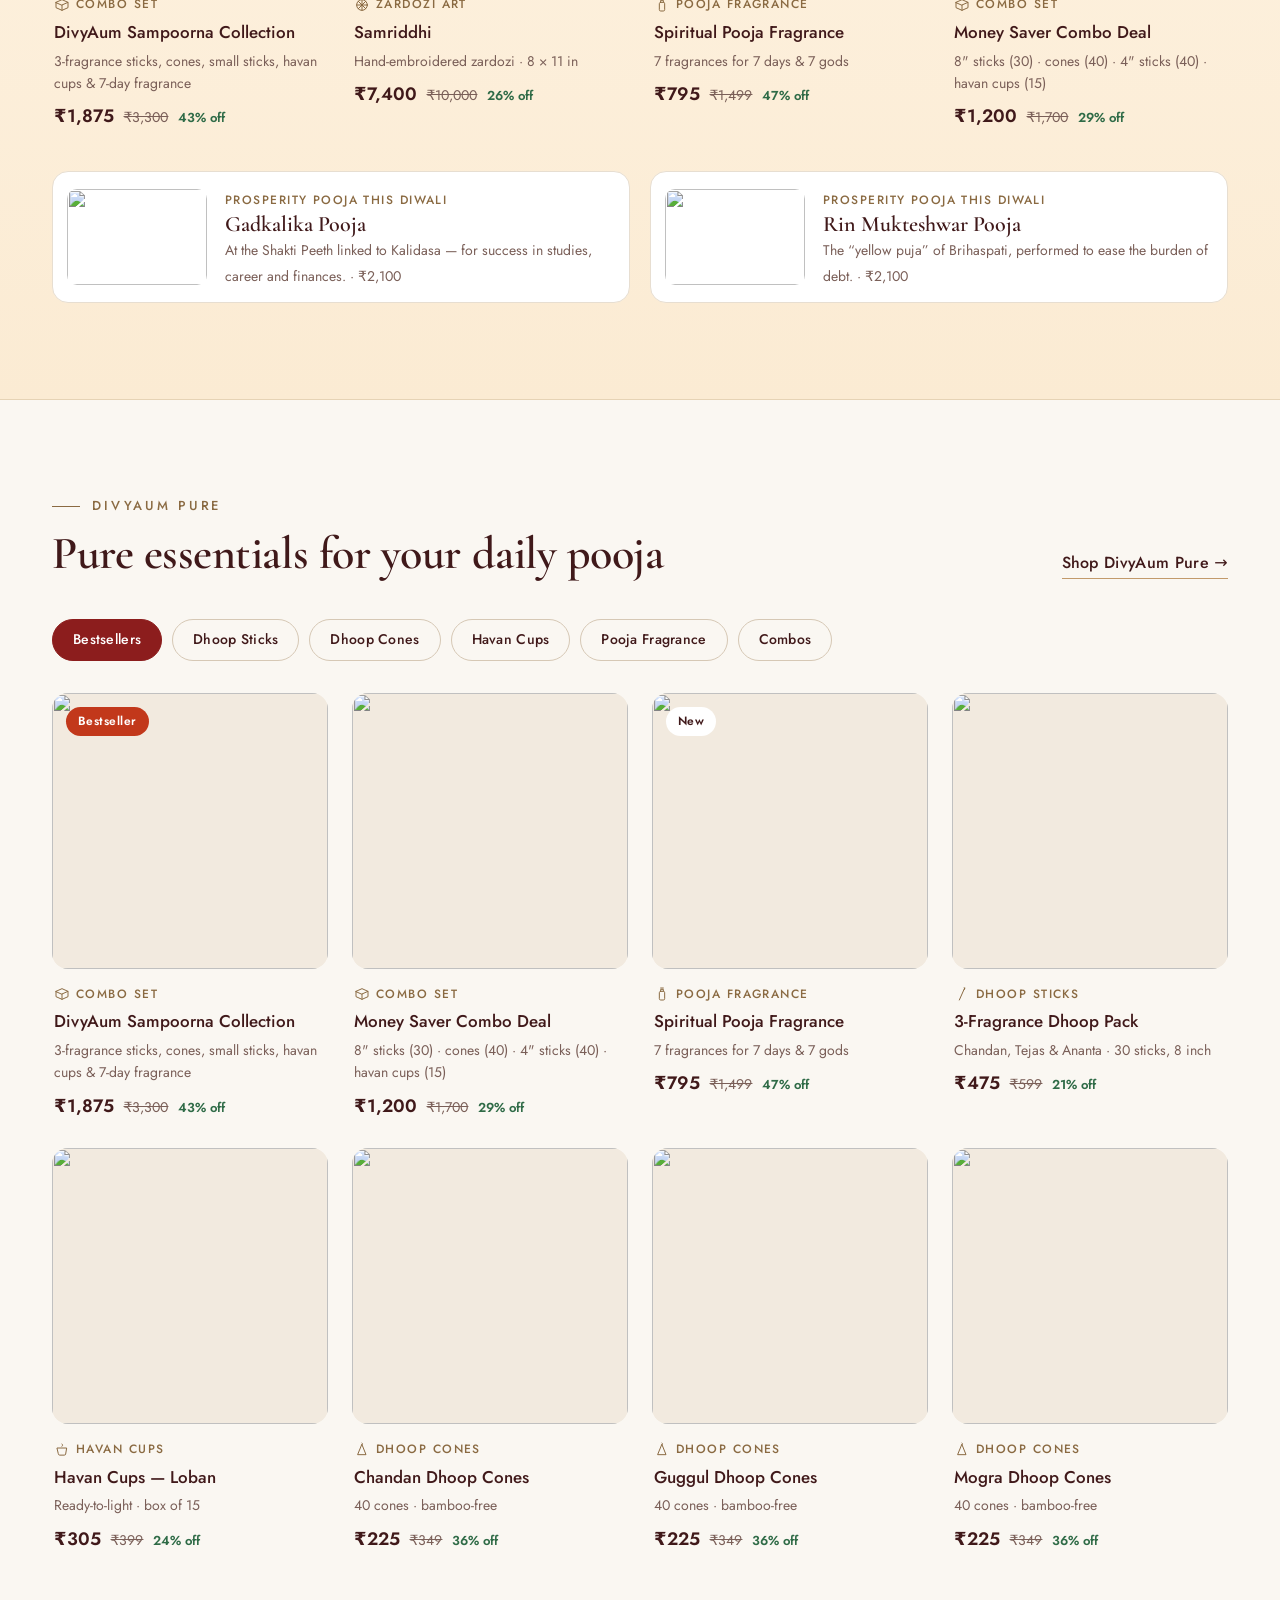
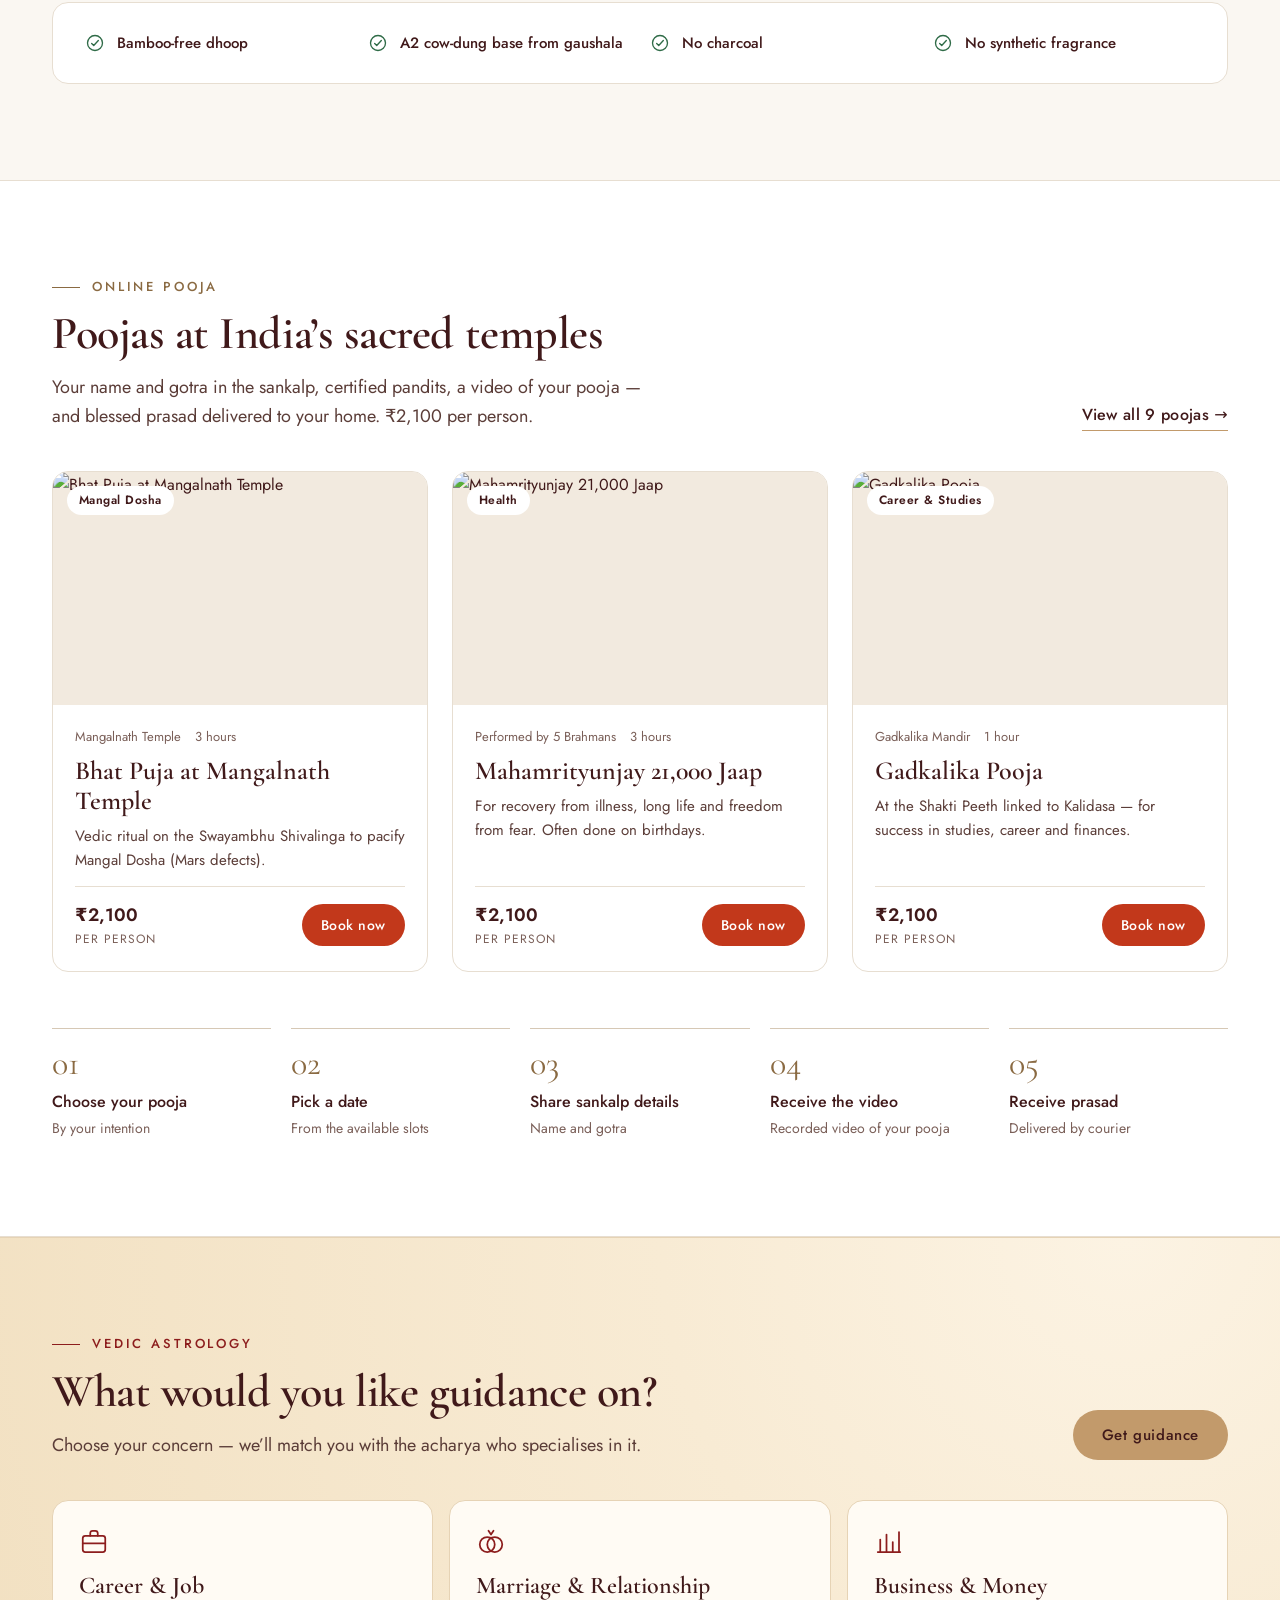
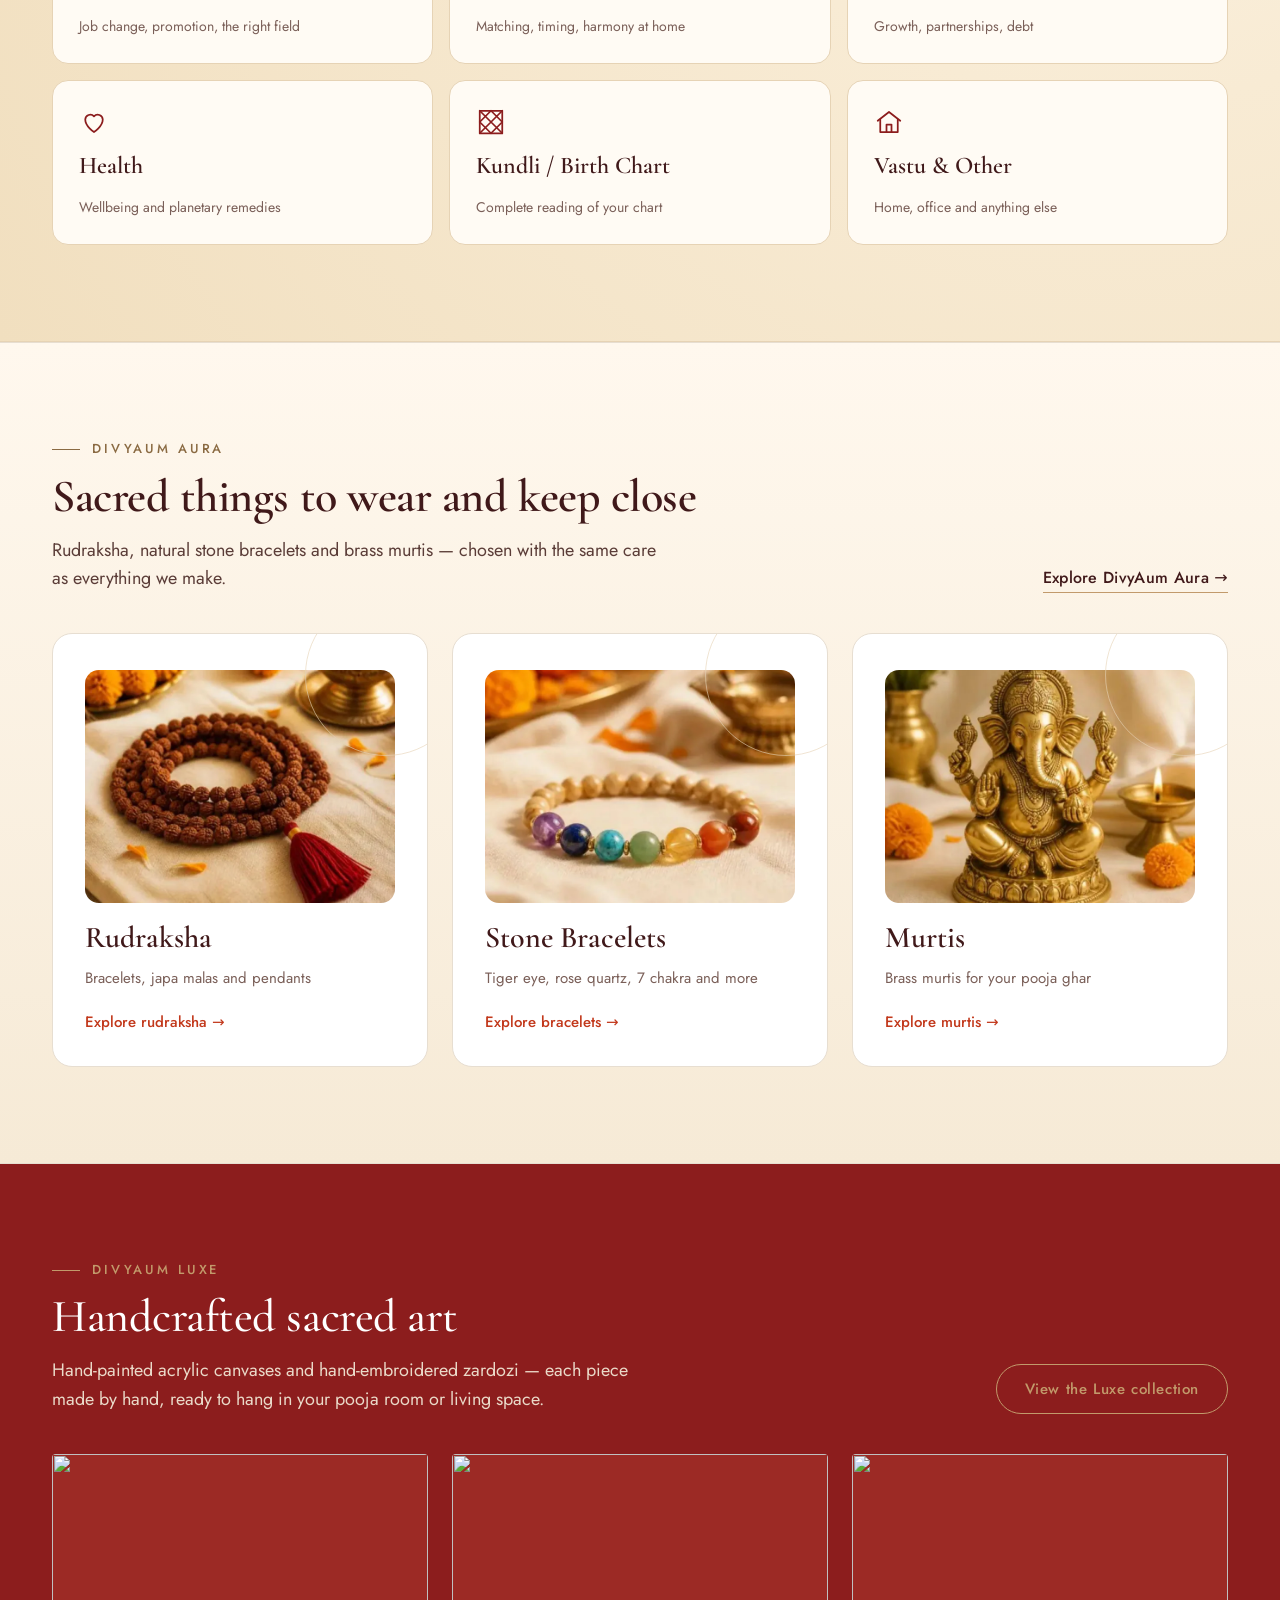
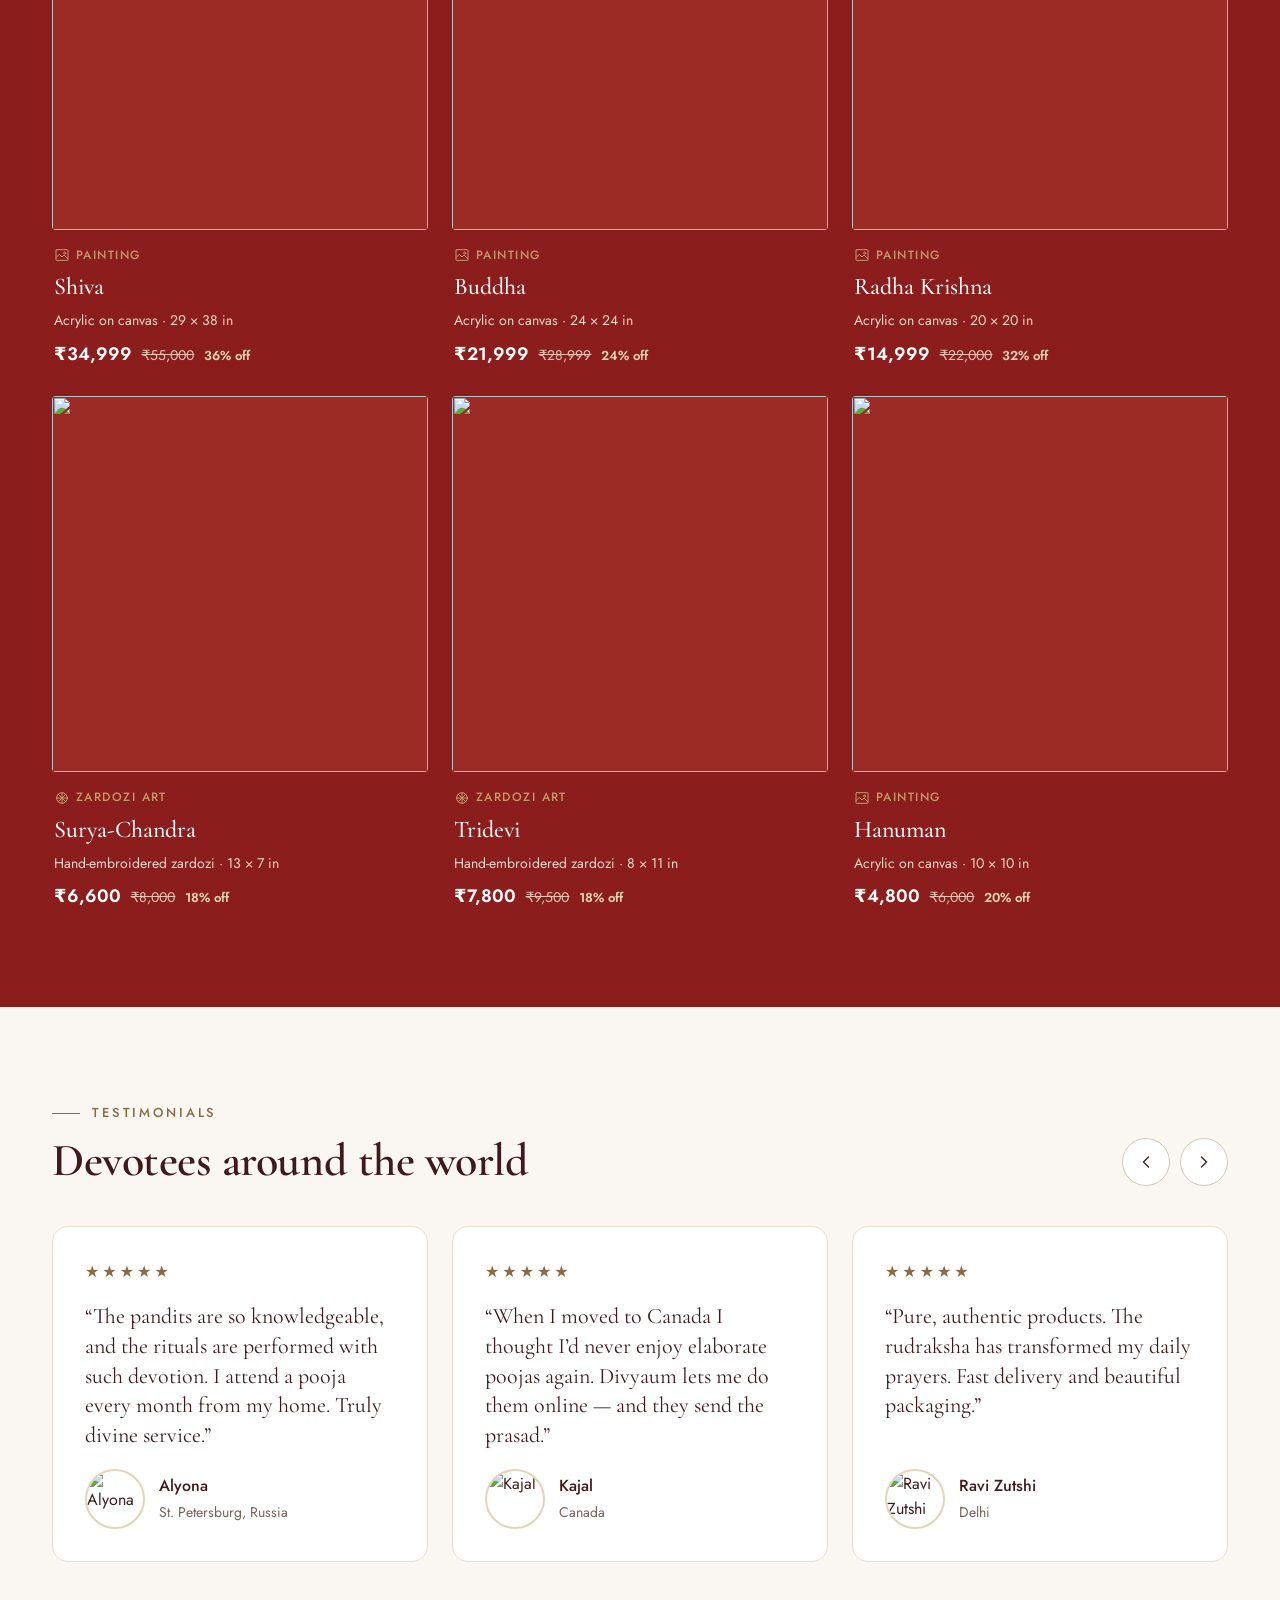
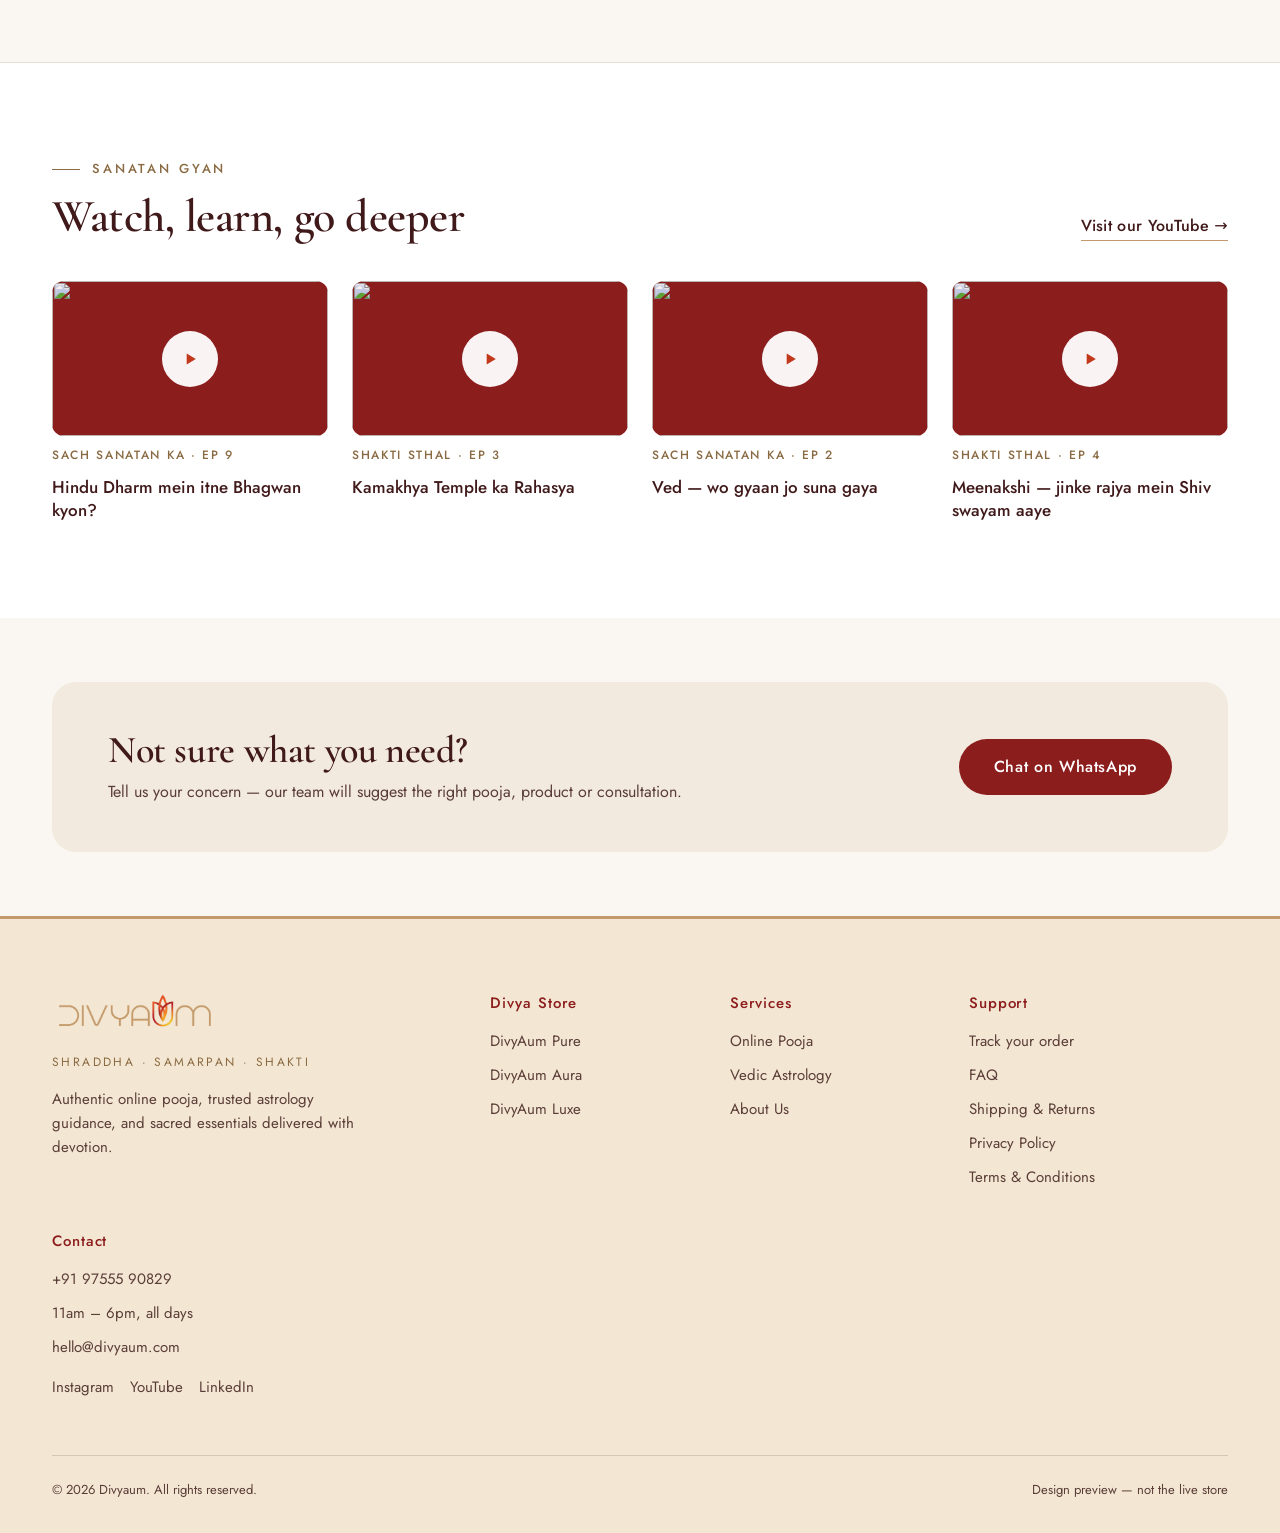
==== commit d2537d9d: "Diwali push, daily Panchang, search, login, order tracking, phone bottom bar Co-Authored-By: Claude " ====
--- a/index.html
+++ b/index.html
@@ -9,7 +9,7 @@
 <link rel="preconnect" href="https://fonts.googleapis.com">
 <link rel="preconnect" href="https://fonts.gstatic.com" crossorigin>
 <link href="https://fonts.googleapis.com/css2?family=Cormorant+Garamond:wght@500;600;700&family=Jost:wght@400;500;600&display=swap" rel="stylesheet">
-<link rel="stylesheet" href="css/site.css?v=11">
+<link rel="stylesheet" href="css/site.css?v=12">
 </head>
 <body data-page="home">
 <div id="site-header"></div>
@@ -18,7 +18,19 @@
 <!-- MOVING BANNER -->
 <section class="slider" aria-roledescription="carousel" aria-label="Featured">
 
-<div class="slide on" aria-hidden="false">
+<div class="slide on light" aria-hidden="false">
+<div class="slide-bg"><img src="assets/diwali.webp" alt="" style="object-position:70% 50%"></div>
+<div class="slide-inner"><div class="slide-copy">
+<div class="eyebrow">Diwali · Sunday, 8 November</div>
+<h1>Light up this Diwali <em>the pure way</em></h1>
+<p>Bamboo-free dhoop, havan cups and the 7-day pooja fragrance for your Lakshmi pooja — and Sampoorna gift boxes for the people you love.</p>
+<div class="slide-price"><span class="countdown" data-countdown="2026-11-08"><b>–</b> days to Diwali</span></div>
+<div class="slide-ctas"><a href="#diwali" class="btn btn-primary btn-lg">Shop Diwali essentials</a><a href="store.html?c=combo" class="btn btn-outline btn-lg">Gift boxes</a></div>
+</div></div>
+</div>
+
+
+<div class="slide" aria-hidden="true">
 <div class="slide-bg"><img data-file="products/1788009104742-d97ece98d451f961.png" data-w="1920" alt="" style="object-position:70% 50%"></div>
 <div class="slide-inner"><div class="slide-copy">
 <div class="eyebrow">Bestseller · DivyAum Pure</div>
@@ -78,8 +90,8 @@
 </div>
 
 <div class="slider-ui"><div class="wrap">
-<div class="counter"><b>01</b> <span>/ 05</span></div>
-<div class="bars"><button class="bar" type="button" aria-label="Banner 1"><i></i></button><button class="bar" type="button" aria-label="Banner 2"><i></i></button><button class="bar" type="button" aria-label="Banner 3"><i></i></button><button class="bar" type="button" aria-label="Banner 4"><i></i></button><button class="bar" type="button" aria-label="Banner 5"><i></i></button></div>
+<div class="counter"><b>01</b> <span>/ 06</span></div>
+<div class="bars"><button class="bar" type="button" aria-label="Banner 1"><i></i></button><button class="bar" type="button" aria-label="Banner 2"><i></i></button><button class="bar" type="button" aria-label="Banner 3"><i></i></button><button class="bar" type="button" aria-label="Banner 4"><i></i></button><button class="bar" type="button" aria-label="Banner 5"><i></i></button><button class="bar" type="button" aria-label="Banner 6"><i></i></button></div>
 <div class="arrows"><button class="arrow prev" type="button" aria-label="Previous banner"><svg class="icon" viewBox="0 0 24 24" fill="none" stroke="currentColor" stroke-width="1.6" stroke-linecap="round"><path d="M15 6l-6 6 6 6"/></svg></button><button class="arrow next" type="button" aria-label="Next banner"><svg class="icon" viewBox="0 0 24 24" fill="none" stroke="currentColor" stroke-width="1.6" stroke-linecap="round"><path d="M9 6l6 6-6 6"/></svg></button></div>
 </div></div>
 </section>
@@ -91,6 +103,28 @@
 <div><svg class="icon" viewBox="0 0 24 24" fill="none" stroke="currentColor" stroke-width="1.5" stroke-linecap="round" stroke-linejoin="round"><rect x="3" y="6" width="13" height="12" rx="2"/><path d="M16 10l5-3v10l-5-3"/></svg>Video of every pooja</div>
 <div><svg class="icon" viewBox="0 0 24 24" fill="none" stroke="currentColor" stroke-width="1.5" stroke-linecap="round" stroke-linejoin="round"><path d="M3 7h11v9H3z"/><path d="M14 10h4l3 3v3h-7z"/><circle cx="7" cy="18" r="1.6"/><circle cx="17" cy="18" r="1.6"/></svg>Prasad delivered worldwide</div>
 </div></div>
+
+<!-- PANCHANG -->
+<section class="panchang" aria-label="Today's Panchang"><div class="wrap" id="panchang">
+<div class="pc-title"><svg viewBox="0 0 24 24" fill="none" stroke="currentColor" stroke-width="1.5" stroke-linecap="round" stroke-linejoin="round" aria-hidden="true"><circle cx="12" cy="12" r="4"/><path d="M12 2v2M12 20v2M4.9 4.9l1.4 1.4M17.7 17.7l1.4 1.4M2 12h2M20 12h2M4.9 19.1l1.4-1.4M17.7 6.3l1.4-1.4"/></svg><div><b>Aaj ka Panchang</b><span id="pcDate">Loading…</span></div></div>
+</div></section>
+
+<!-- DIWALI -->
+<section class="sec diwali-sec" id="diwali"><div class="wrap" style="position:relative">
+<div class="sec-head">
+<div><div class="eyebrow">Diwali 2026</div><h2>Celebrate Diwali the pure way</h2><p class="lead">Everything for your Lakshmi pooja, and gifts that carry a blessing. Order early for delivery before Diwali.</p></div>
+<span class="countdown" data-countdown="2026-11-08"><b>–</b> days to Diwali</span>
+</div>
+<div class="fest-days">
+<div class="fest"><b>Dhanteras</b><span>Fri, 6 Nov</span></div>
+<div class="fest"><b>Choti Diwali</b><span>Sat, 7 Nov</span></div>
+<div class="fest main"><b>Diwali</b><span>Sun, 8 Nov · Lakshmi Pooja</span></div>
+<div class="fest"><b>Govardhan Pooja</b><span>Tue, 10 Nov</span></div>
+<div class="fest"><b>Bhai Dooj</b><span>Wed, 11 Nov</span></div>
+</div>
+<div class="grid grid-4" id="diwaliGrid"></div>
+<div class="diwali-poojas" id="diwaliPoojas"></div>
+</div></section>
 
 <!-- DIVYA STORE -->
 <section class="sec" id="store"><div class="wrap">
@@ -207,11 +241,28 @@
 </main>
 
 <div id="site-footer"></div>
-<script src="js/site.js?v=11"></script>
+<script src="js/site.js?v=12"></script>
+<script src="js/vendor/astronomy.browser.min.js"></script>
+<script src="js/panchang.js?v=12"></script>
 <script>
 document.querySelectorAll("img[data-file]").forEach(function(i){ i.src = DV.img(i.dataset.file, i.dataset.w || 1080); });
 document.getElementById("homeStore").innerHTML = DV.products.filter(function(p){return p.cat!=="luxe";}).sort(function(a,b){return (a.best||99)-(b.best||99);}).map(DV.card).join("");
 document.getElementById("homePoojas").innerHTML = DV.poojas.slice(0,3).map(DV.poojaCard).join("");
+document.getElementById("diwaliGrid").innerHTML = ["sampoorna","samriddhi","fragrance7","moneysaver"].map(function(id){ var p = DV.find(id); var c = DV.card(p); return id==="samriddhi" ? c.replace('<span class="kind">','<span class="kind" title="Lakshmi, Kamadhenu & Sri Yantra">') : c; }).join("");
+document.getElementById("diwaliPoojas").innerHTML = ["gadkalika-pooja","rin-mukteshawar-pooja"].map(function(s){ var p = DV.poojas.filter(function(x){return x.slug===s;})[0]; return '<a class="dp" href="pooja-detail.html?p='+s+'"><img src="'+DV.img(p.file,640)+'" alt=""><div><div class="kind">Prosperity pooja this Diwali</div><b>'+p.name+'</b><span>'+p.ben+' · ₹2,100</span></div></a>'; }).join("");
+document.querySelectorAll("[data-countdown]").forEach(function(el){ var d = Math.ceil((new Date(el.dataset.countdown+"T00:00:00+05:30") - new Date())/864e5); if (d > 1) el.querySelector("b").textContent = d; else if (d === 1) el.innerHTML = "<b>1</b> day to Diwali"; else el.innerHTML = "<b>Shubh</b> Deepavali"; });
+(function(){
+  if (!window.Panchang || !window.Astronomy) return;
+  var t = function(d){ return d ? d.toLocaleTimeString("en-IN",{timeZone:"Asia/Kolkata",hour:"numeric",minute:"2-digit"}).replace(" "," ") : ""; };
+  var sameDay = function(a,b){ return a && a.toLocaleDateString("en-IN",{timeZone:"Asia/Kolkata"}) === b.toLocaleDateString("en-IN",{timeZone:"Asia/Kolkata"}); };
+  var till = function(d, ref){ return d ? "till " + t(d) + (sameDay(d, ref) ? "" : ", next day") : ""; };
+  try {
+    var now = new Date(), p = Panchang.compute(now);
+    document.getElementById("pcDate").textContent = p.vaar + ", " + now.toLocaleDateString("en-IN",{timeZone:"Asia/Kolkata",day:"numeric",month:"long",year:"numeric"});
+    var items = [["Tithi", p.paksha.replace(" Paksha","") + " " + p.tithi, till(p.tithiEnd, p.sunrise)], ["Nakshatra", p.nakshatra, till(p.nakshatraEnd, p.sunrise)], ["Yoga", p.yoga, till(p.yogaEnd, p.sunrise)], ["Sunrise", t(p.sunrise), "Sunset " + t(p.sunset)], ["Rahu Kaal", t(p.rahuStart) + " – " + t(p.rahuEnd), "Avoid new beginnings"]];
+    document.getElementById("panchang").insertAdjacentHTML("beforeend", items.map(function(x){ return '<div class="pc-item"><small>'+x[0]+'</small><b>'+x[1]+'</b><i>'+x[2]+'</i></div>'; }).join("") + '<div class="pc-note">For New Delhi</div>');
+  } catch(e) { document.getElementById("panchang").parentNode.style.display = "none"; }
+})();
 document.getElementById("homeLuxe").innerHTML = DV.products.filter(function(p){return p.lux;}).sort(function(a,b){return a.lux-b.lux;}).map(DV.card).join("");
 </script>
 </body>
--- a/css/site.css
+++ b/css/site.css
@@ -479,3 +479,121 @@
   .menu{position:static;transform:none;opacity:1;visibility:visible;box-shadow:none;border:none;padding:0 0 8px 12px;min-width:0}
   .menu a{padding:8px 0}
 }
+
+/* light Diwali slide */
+.slide.light::after{background:linear-gradient(90deg,rgba(252,244,230,.96) 0%,rgba(252,244,230,.88) 30%,rgba(252,244,230,.35) 52%,rgba(252,244,230,0) 66%)}
+.slide.light .slide-copy .eyebrow{color:var(--kumkum)}
+.slide.light .slide-copy h1,.slide.light .slide-copy h2{color:var(--ink)}
+.slide.light .slide-copy h1 em,.slide.light .slide-copy h2 em{color:var(--kumkum)}
+.slide.light .slide-copy p{color:var(--body)}
+.slide.light .slide-price{color:var(--body)}
+.slide.light .slide-price b{color:var(--kumkum)}
+
+/* Panchang strip */
+.panchang{background:#FFF9EF;border-bottom:1px solid var(--line)}
+.panchang .wrap{display:flex;align-items:center;gap:22px;padding-top:14px;padding-bottom:14px;overflow-x:auto;scrollbar-width:none}
+.panchang .wrap::-webkit-scrollbar{display:none}
+.pc-title{display:flex;align-items:center;gap:10px;flex-shrink:0;padding-right:20px;border-right:1px solid var(--line-2)}
+.pc-title svg{width:28px;height:28px;color:var(--flame)}
+.pc-title b{display:block;font-family:var(--serif);font-size:20px;font-weight:600;line-height:1;color:var(--kumkum)}
+.pc-title span{font-size:12px;color:var(--muted);white-space:nowrap}
+.pc-item{flex-shrink:0;display:flex;flex-direction:column;line-height:1.3}
+.pc-item small{font-size:11px;letter-spacing:.12em;text-transform:uppercase;color:var(--gold-deep)}
+.pc-item b{font-size:14px;font-weight:500;white-space:nowrap}
+.pc-item i{font-style:normal;font-size:12px;color:var(--muted);white-space:nowrap}
+.pc-note{flex-shrink:0;font-size:12px;color:var(--muted);margin-left:auto;white-space:nowrap}
+
+/* Diwali section */
+.diwali-sec{background:linear-gradient(180deg,#FFF6E8 0%,#FBEBD3 100%);border-top:1px solid var(--gold-soft);border-bottom:1px solid var(--gold-soft);position:relative;overflow:hidden}
+.diwali-sec::before{content:"";position:absolute;right:-120px;top:-120px;width:420px;height:420px;border-radius:50%;border:1px solid var(--gold-soft);opacity:.7}
+.fest-days{display:flex;flex-wrap:wrap;gap:10px;margin:-12px 0 36px}
+.fest{display:flex;flex-direction:column;padding:10px 16px;border-radius:12px;background:#fff;border:1px solid var(--gold-soft);min-width:120px}
+.fest b{font-family:var(--serif);font-size:19px;font-weight:600;color:var(--kumkum);line-height:1.1}
+.fest span{font-size:12px;color:var(--muted)}
+.fest.main{background:var(--kumkum);border-color:var(--kumkum)}
+.fest.main b,.fest.main span{color:#fff}
+.countdown{display:inline-flex;align-items:baseline;gap:8px;padding:8px 16px;border-radius:999px;background:#fff;border:1px solid var(--gold-soft);font-size:14px;color:var(--body)}
+.countdown b{font-family:var(--serif);font-size:24px;color:var(--flame)}
+.diwali-poojas{display:grid;grid-template-columns:repeat(2,minmax(0,1fr));gap:20px;margin-top:40px}
+.dp{display:flex;gap:18px;align-items:center;background:#fff;border:1px solid var(--line);border-radius:16px;padding:14px;text-decoration:none;color:var(--ink);transition:box-shadow .2s}
+.dp:hover{box-shadow:var(--shadow);color:var(--ink)}
+.dp img{width:140px;height:96px;object-fit:cover;border-radius:10px;flex-shrink:0}
+.dp b{font-family:var(--serif);font-size:22px;font-weight:600;display:block;line-height:1.15}
+.dp span{font-size:14px;color:var(--muted)}
+
+/* overlays: search & login */
+.ov{position:fixed;inset:0;z-index:120;display:none}
+.ov.open{display:block}
+.ov-bg{position:absolute;inset:0;background:rgba(64,25,26,.45)}
+.search-panel{position:relative;background:#fff;max-width:760px;margin:80px auto 0;border-radius:20px;box-shadow:0 30px 80px rgba(0,0,0,.25);overflow:hidden}
+.search-top{display:flex;align-items:center;gap:12px;padding:18px 22px;border-bottom:1px solid var(--line)}
+.search-top svg{width:22px;height:22px;color:var(--muted)}
+.search-top input{flex:1;border:none;outline:none;font-size:20px;font-family:var(--sans);color:var(--ink);background:transparent;min-width:0}
+.search-res{max-height:60vh;overflow-y:auto;padding:8px}
+.sr{display:flex;align-items:center;gap:14px;padding:10px 12px;border-radius:12px;text-decoration:none;color:var(--ink)}
+.sr:hover,.sr.on{background:var(--ivory);color:var(--ink)}
+.sr img,.sr .sr-ic{width:52px;height:52px;border-radius:10px;object-fit:cover;background:var(--sand);flex-shrink:0;display:flex;align-items:center;justify-content:center}
+.sr .sr-ic svg{width:24px;height:24px;color:var(--kumkum)}
+.sr b{display:block;font-weight:500}
+.sr span{font-size:13px;color:var(--muted)}
+.sr .sr-price{margin-left:auto;font-weight:600;white-space:nowrap}
+.sr-group{font-size:11px;letter-spacing:.14em;text-transform:uppercase;color:var(--gold-deep);padding:12px 12px 4px}
+.sr-hint{padding:18px 14px;color:var(--muted);font-size:14px}
+.sr-chips{display:flex;flex-wrap:wrap;gap:8px;padding:4px 12px 14px}
+.sr-chips button{height:34px;padding:0 14px;border-radius:999px;border:1px solid var(--line-2);background:#fff;cursor:pointer;font-size:13px}
+.login-panel{position:relative;background:#fff;max-width:440px;margin:90px auto 0;border-radius:20px;box-shadow:0 30px 80px rgba(0,0,0,.25);padding:32px;display:flex;flex-direction:column;gap:16px}
+.login-panel h3{font-size:32px}
+.login-panel .x{position:absolute;right:16px;top:16px}
+.otp{display:flex;gap:10px}
+.otp input{width:56px;height:60px;text-align:center;font-size:24px;border:1px solid var(--line-2);border-radius:12px}
+.otp input:focus{outline:none;border-color:var(--flame);box-shadow:0 0 0 3px rgba(194,56,27,.15)}
+.demo-note{font-size:12px;color:var(--muted);background:var(--ivory);border-radius:10px;padding:10px 12px}
+.acct{position:relative}
+.acct-menu{position:absolute;right:0;top:calc(100% + 8px);min-width:220px;background:#fff;border:1px solid var(--line);border-radius:14px;box-shadow:var(--shadow);padding:8px;display:none;z-index:70}
+.acct.open .acct-menu{display:block}
+.acct-menu a,.acct-menu button{display:block;width:100%;text-align:left;padding:10px 12px;border-radius:8px;border:none;background:none;font-size:14px;color:var(--ink);text-decoration:none;cursor:pointer}
+.acct-menu a:hover,.acct-menu button:hover{background:var(--ivory)}
+.acct-menu .who{padding:10px 12px;border-bottom:1px solid var(--line);margin-bottom:4px;font-size:13px;color:var(--muted)}
+.acct-btn{height:42px;padding:0 16px;border-radius:999px;border:1px solid var(--line-2);background:#fff;display:flex;align-items:center;gap:8px;font-size:14px;font-weight:500;cursor:pointer;color:var(--ink)}
+
+/* order tracking */
+.track-box{max-width:720px;margin:0 auto}
+.timeline{list-style:none;margin:28px 0 0;padding:0;position:relative}
+.timeline li{position:relative;padding:0 0 28px 44px}
+.timeline li::before{content:"";position:absolute;left:13px;top:28px;bottom:0;width:2px;background:var(--line-2)}
+.timeline li:last-child::before{display:none}
+.timeline .dot{position:absolute;left:0;top:0;width:28px;height:28px;border-radius:50%;border:2px solid var(--line-2);background:#fff;display:flex;align-items:center;justify-content:center}
+.timeline li.done .dot{background:var(--green);border-color:var(--green);color:#fff}
+.timeline li.done::before{background:var(--green)}
+.timeline li.now .dot{border-color:var(--flame);box-shadow:0 0 0 4px rgba(194,56,27,.15)}
+.timeline b{display:block;font-weight:500}
+.timeline span{font-size:14px;color:var(--muted)}
+.order-card{background:#fff;border:1px solid var(--line);border-radius:20px;padding:28px;margin-top:28px}
+.order-head{display:flex;flex-wrap:wrap;justify-content:space-between;gap:12px;border-bottom:1px solid var(--line);padding-bottom:16px}
+.order-items{display:flex;flex-direction:column;gap:10px;padding:16px 0;border-bottom:1px solid var(--line)}
+.order-items div{display:flex;align-items:center;gap:12px;font-size:15px}
+.order-items img{width:48px;height:48px;border-radius:8px;object-fit:cover}
+
+/* phone bottom bar */
+.mbar{display:none}
+@media (max-width:960px){
+  .mbar{display:grid;grid-template-columns:repeat(5,minmax(0,1fr));position:fixed;left:0;right:0;bottom:0;z-index:80;background:#fff;border-top:1px solid var(--line);padding:6px 4px calc(6px + env(safe-area-inset-bottom));box-shadow:0 -6px 20px rgba(64,25,26,.08)}
+  .mbar a,.mbar button{display:flex;flex-direction:column;align-items:center;justify-content:center;gap:3px;min-height:52px;font-size:11px;font-weight:500;color:var(--muted);text-decoration:none;background:none;border:none;position:relative;cursor:pointer}
+  .mbar svg{width:22px;height:22px}
+  .mbar .on{color:var(--kumkum)}
+  .mbar .mb-count{position:absolute;top:4px;left:calc(50% + 6px);min-width:17px;height:17px;border-radius:9px;background:var(--flame);color:#fff;font-size:10px;display:none;align-items:center;justify-content:center;padding:0 4px}
+  body{padding-bottom:72px}
+  .wa-float{bottom:86px;width:50px;height:50px}
+  .toast{bottom:92px}
+  .pc-note{display:none}
+  .diwali-poojas{grid-template-columns:1fr}
+  .search-panel{margin:0;border-radius:0;height:100%;max-width:none}
+  .search-res{max-height:calc(100vh - 70px)}
+  .login-panel{margin:60px 16px 0}
+}
+@media (max-width:640px){
+  .dp img{width:96px;height:72px}
+  .dp b{font-size:18px}
+  .fest{min-width:0;flex:1 1 30%}
+  .announce .wrap{justify-content:center;text-align:center}
+}
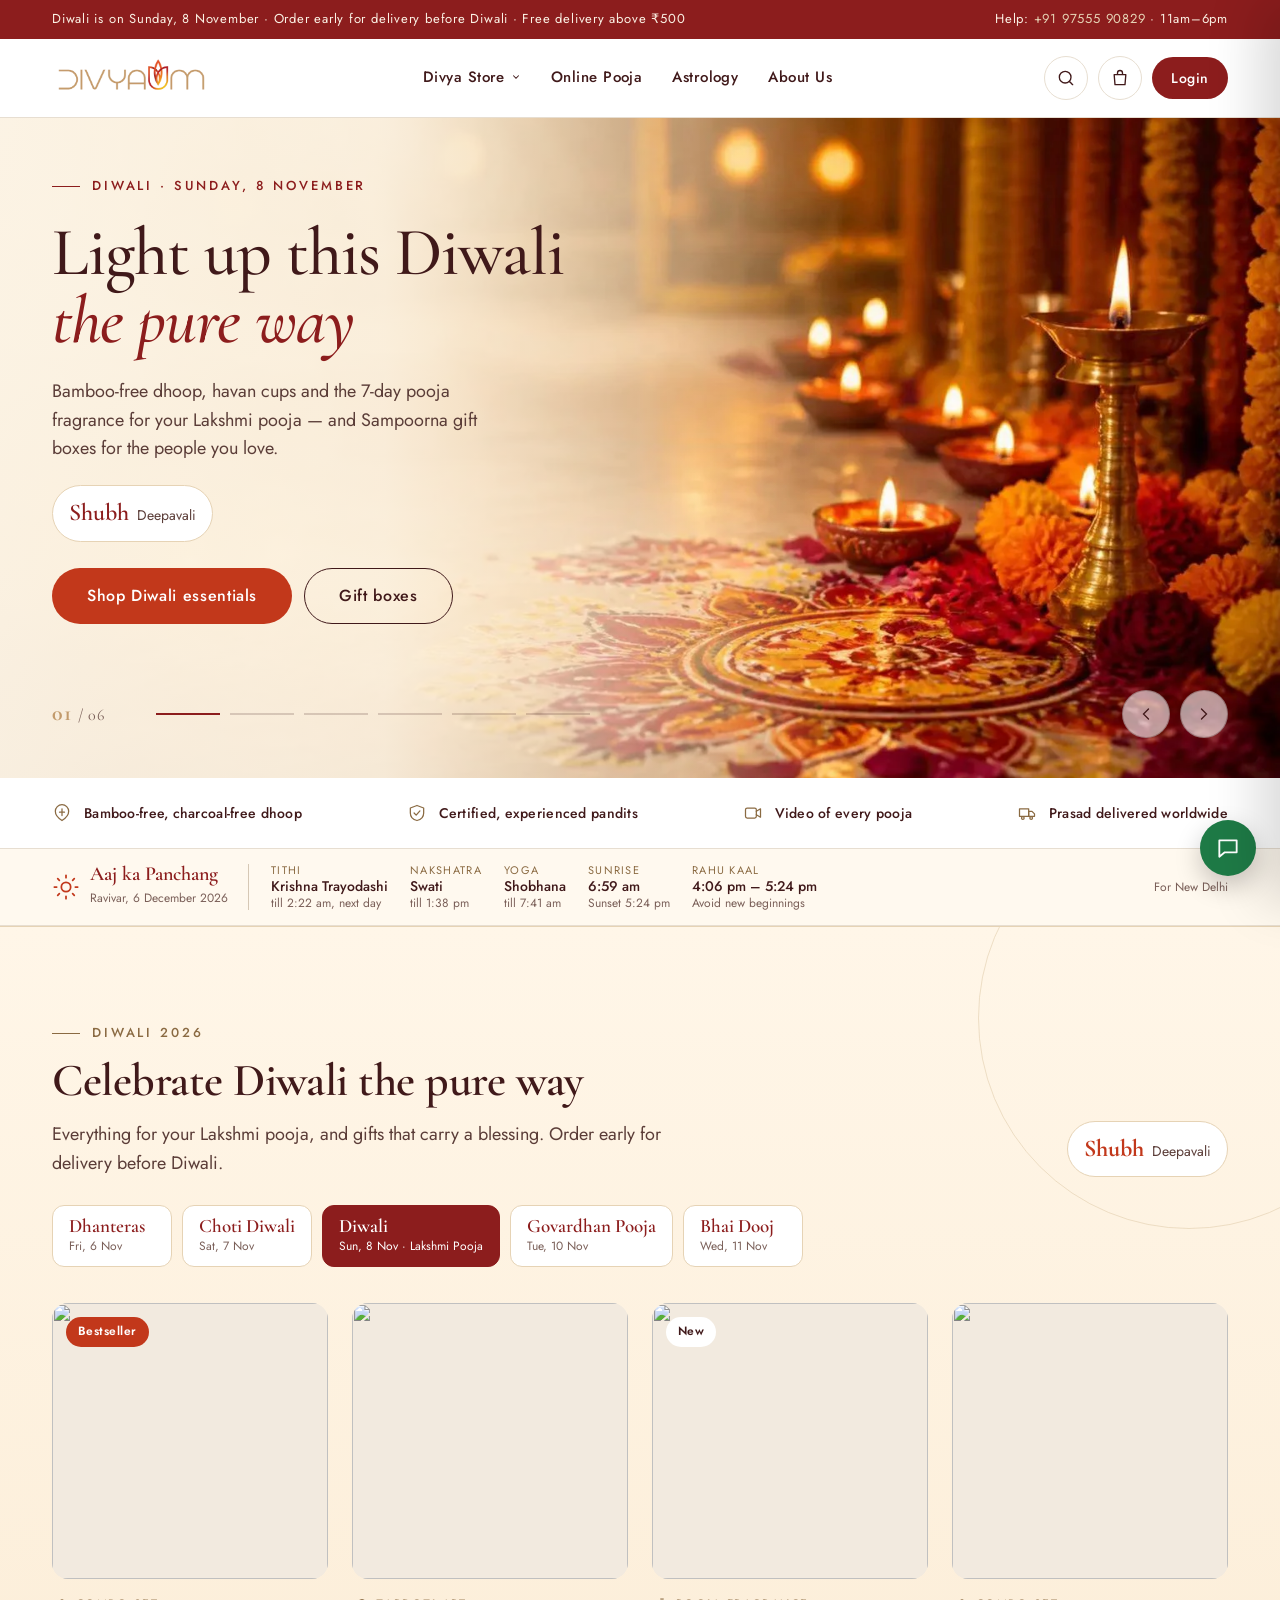
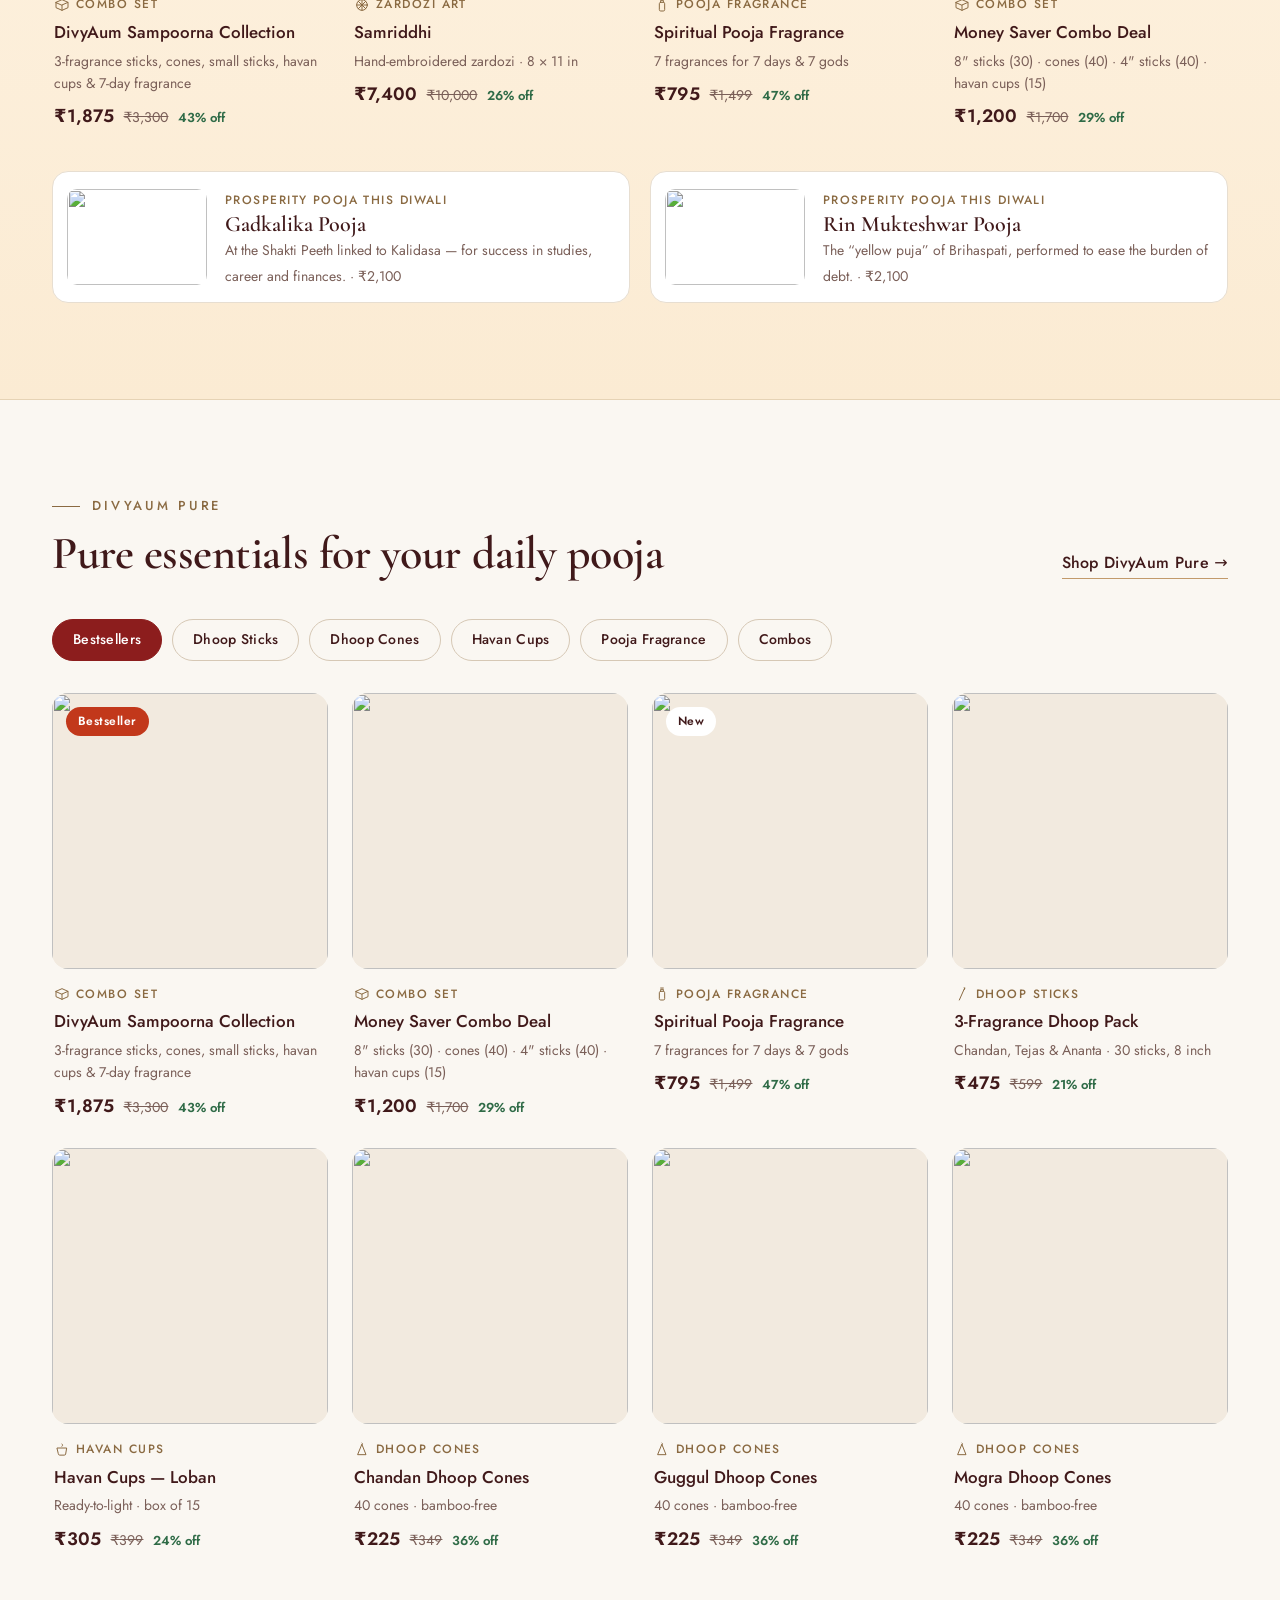
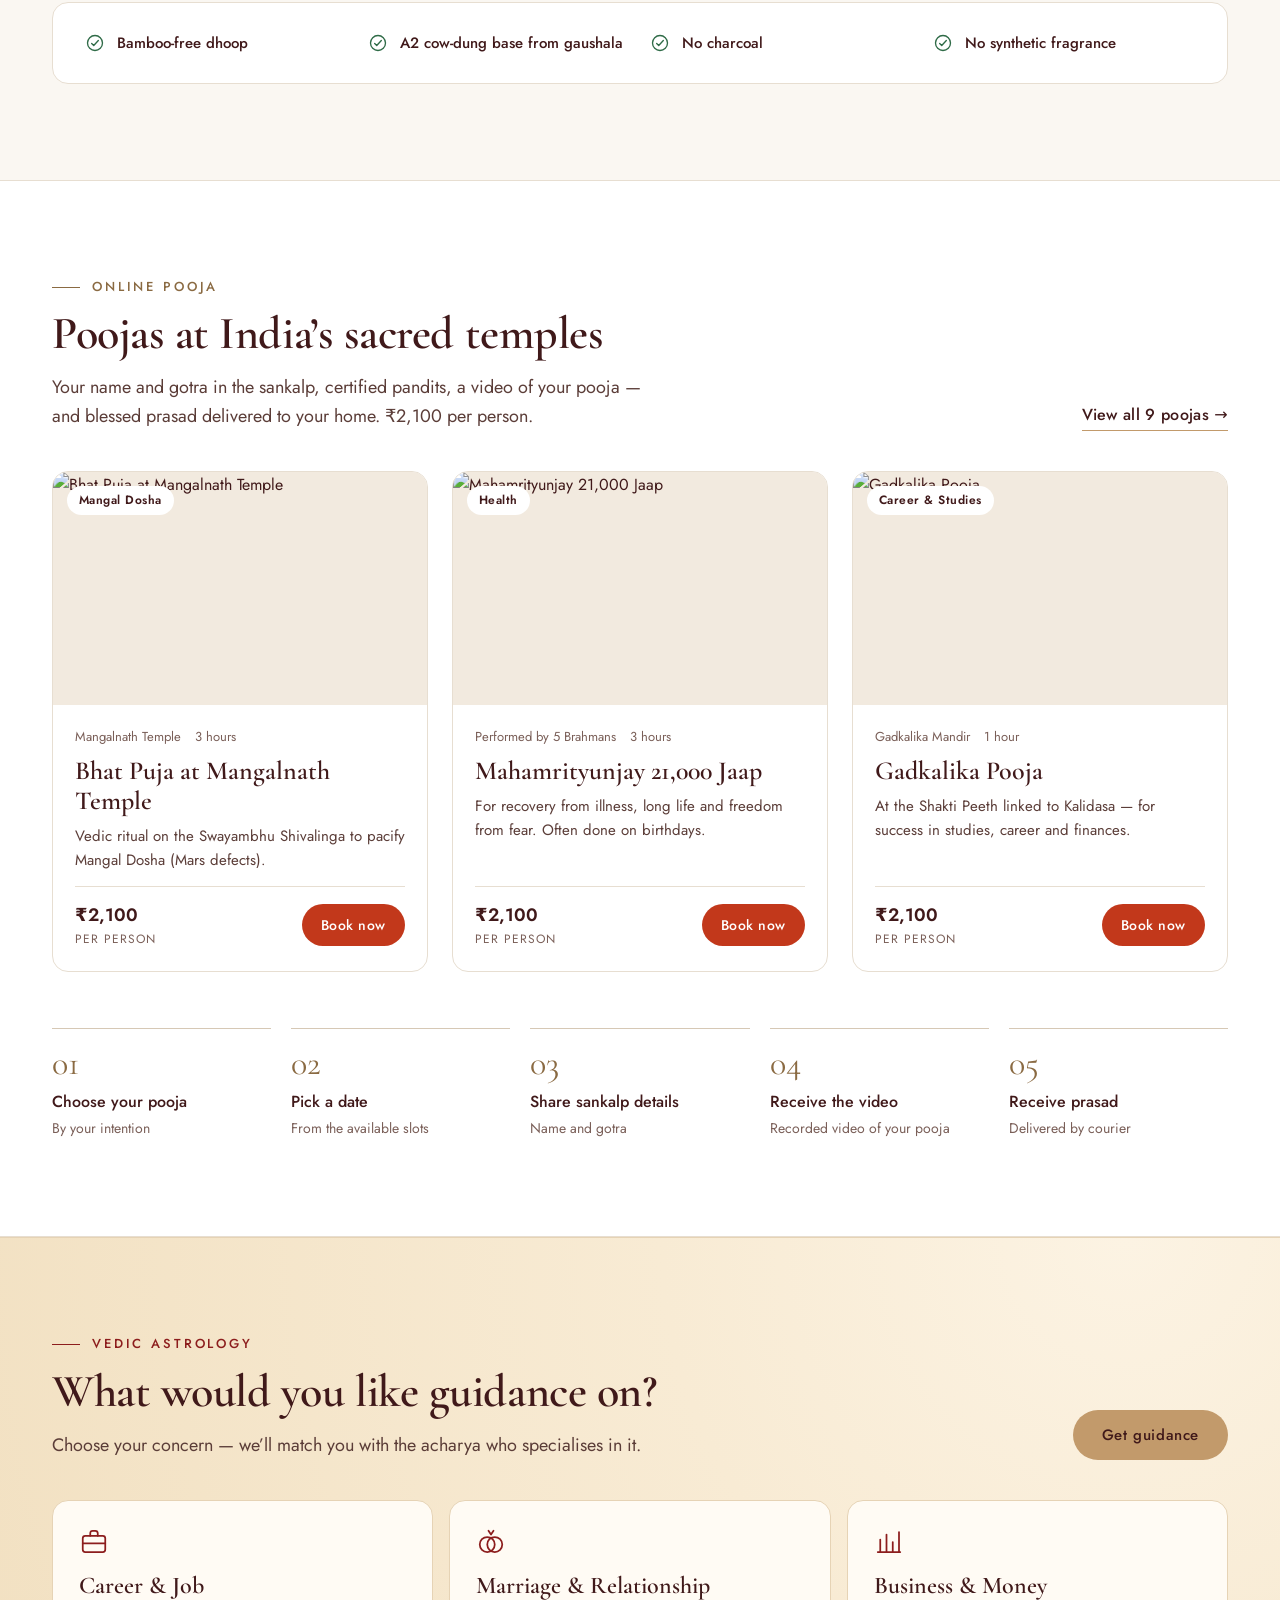
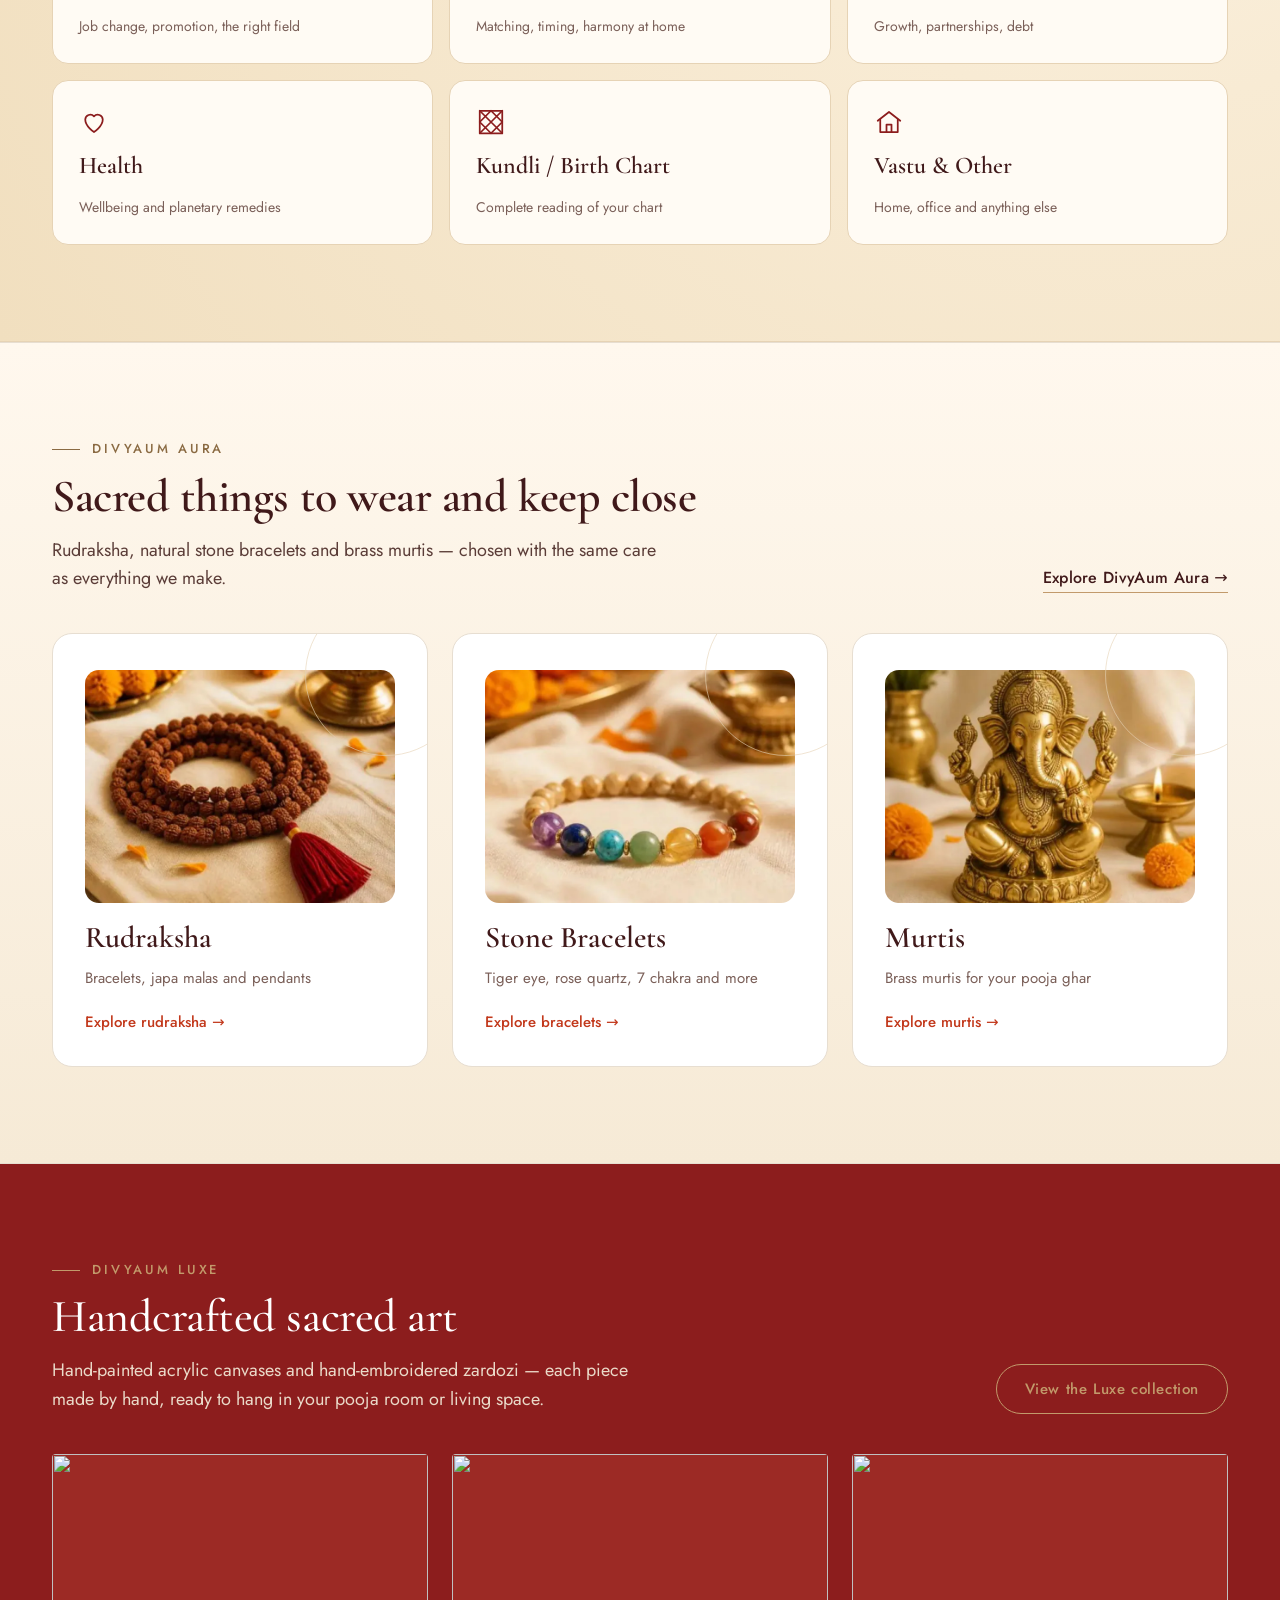
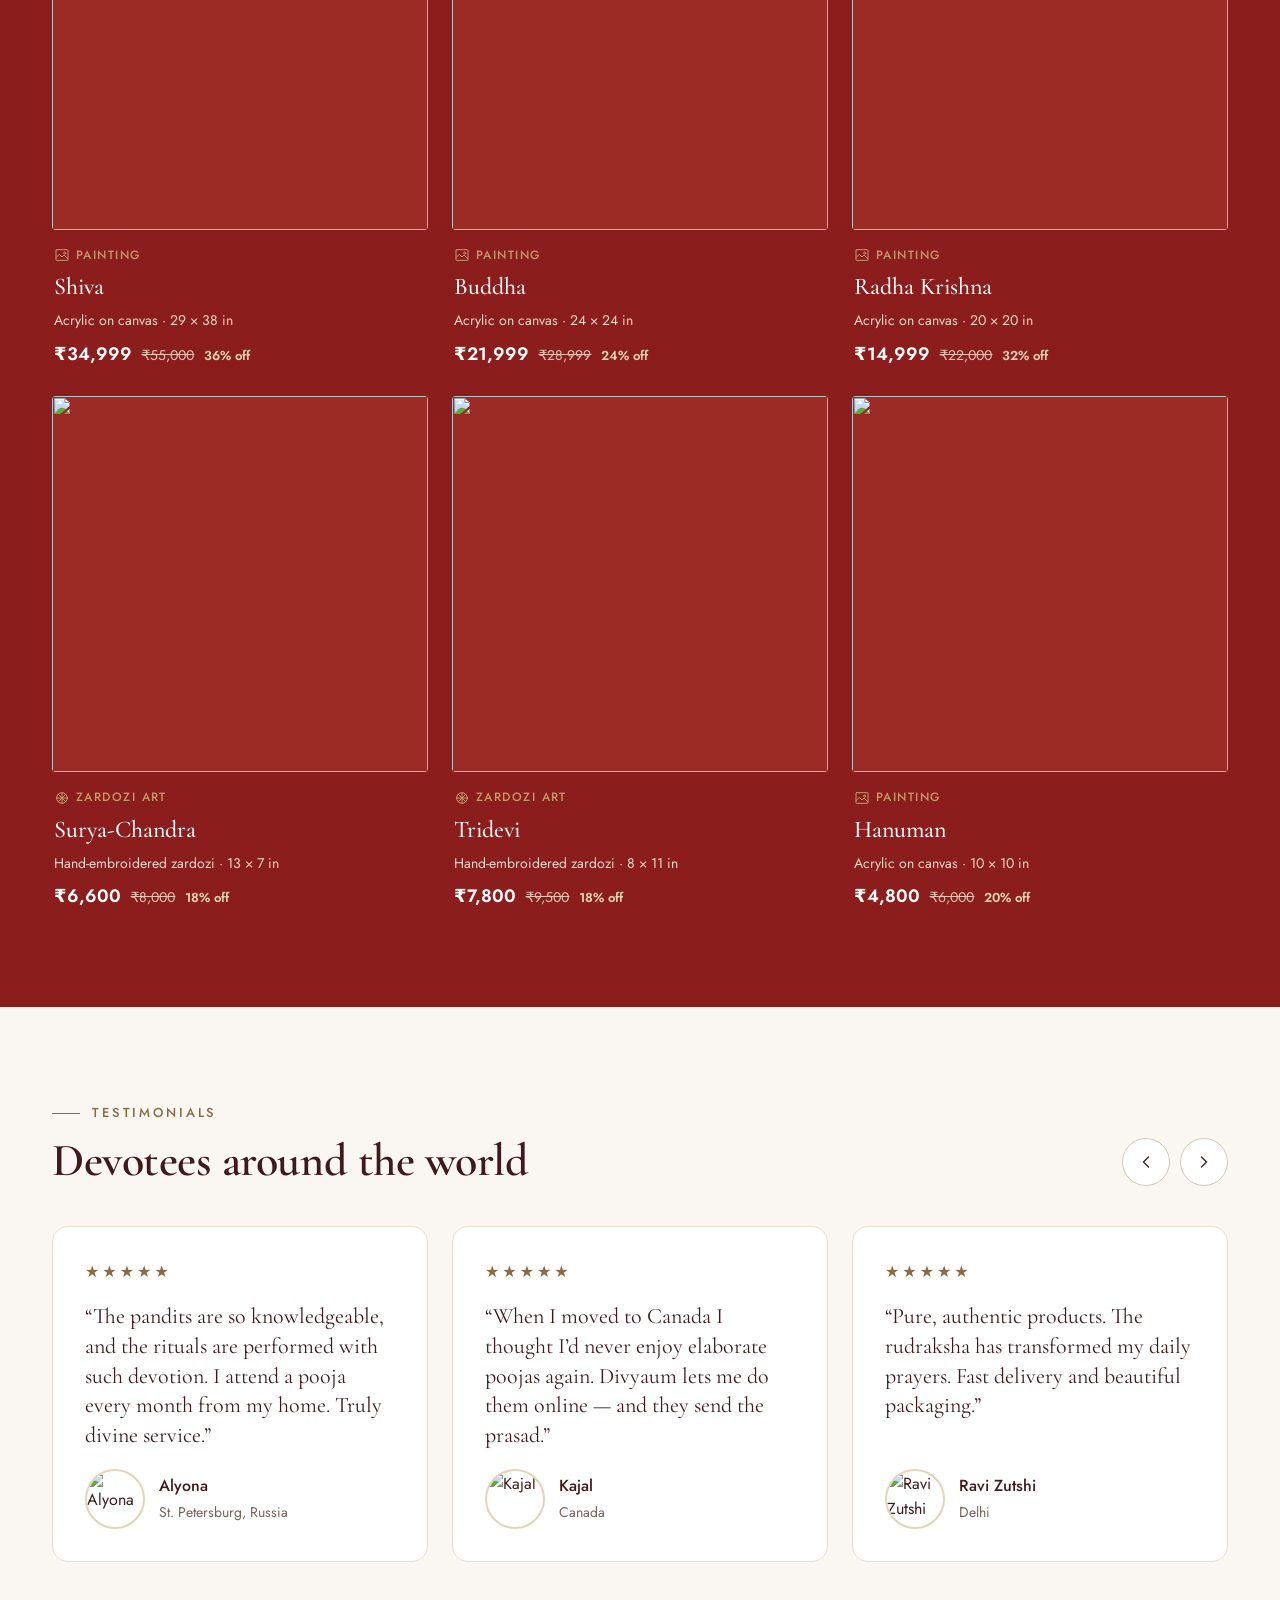
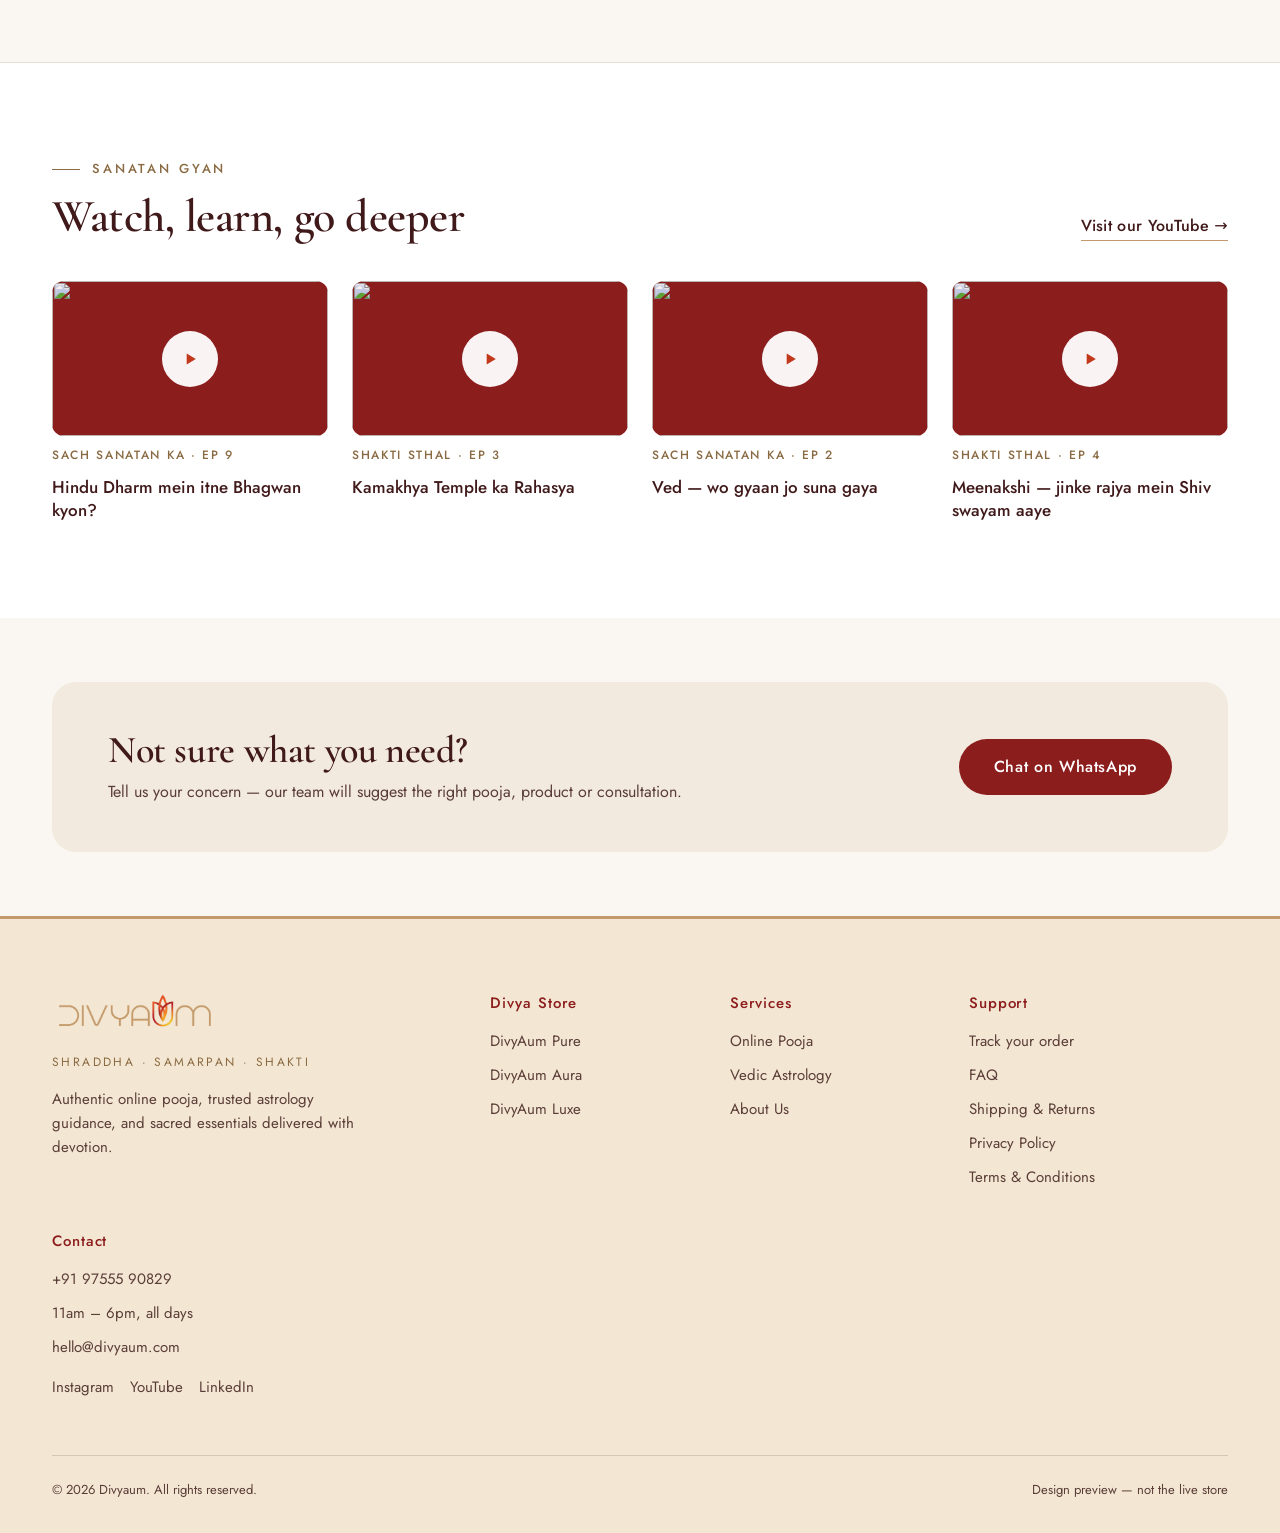
==== commit 26f483b1: "Phone layout polish; banner controls on light slide; search matching Co-Authored-By: Claude Opus 5.5" ====
--- a/index.html
+++ b/index.html
@@ -9,7 +9,7 @@
 <link rel="preconnect" href="https://fonts.googleapis.com">
 <link rel="preconnect" href="https://fonts.gstatic.com" crossorigin>
 <link href="https://fonts.googleapis.com/css2?family=Cormorant+Garamond:wght@500;600;700&family=Jost:wght@400;500;600&display=swap" rel="stylesheet">
-<link rel="stylesheet" href="css/site.css?v=12">
+<link rel="stylesheet" href="css/site.css?v=13">
 </head>
 <body data-page="home">
 <div id="site-header"></div>
@@ -241,9 +241,9 @@
 </main>
 
 <div id="site-footer"></div>
-<script src="js/site.js?v=12"></script>
+<script src="js/site.js?v=13"></script>
 <script src="js/vendor/astronomy.browser.min.js"></script>
-<script src="js/panchang.js?v=12"></script>
+<script src="js/panchang.js?v=13"></script>
 <script>
 document.querySelectorAll("img[data-file]").forEach(function(i){ i.src = DV.img(i.dataset.file, i.dataset.w || 1080); });
 document.getElementById("homeStore").innerHTML = DV.products.filter(function(p){return p.cat!=="luxe";}).sort(function(a,b){return (a.best||99)-(b.best||99);}).map(DV.card).join("");
--- a/css/site.css
+++ b/css/site.css
@@ -597,3 +597,44 @@
   .fest{min-width:0;flex:1 1 30%}
   .announce .wrap{justify-content:center;text-align:center}
 }
+.slider.is-light .counter span{color:var(--muted)}
+.slider.is-light .bar{background:rgba(64,25,26,.18)}
+.slider.is-light .bar i{background:var(--kumkum)}
+.slider.is-light .arrow{border-color:rgba(64,25,26,.3);color:var(--ink);background:rgba(255,255,255,.6)}
+.slider.is-light .arrow:hover{background:var(--kumkum);color:#fff;border-color:var(--kumkum)}
+@media (max-width:960px){
+  .slide.light::after{background:linear-gradient(0deg,rgba(252,244,230,.98) 0%,rgba(252,244,230,.92) 55%,rgba(252,244,230,.4) 78%,rgba(252,244,230,0) 92%)}
+}
+@media (max-width:640px){
+  .slider{height:600px}
+  .arrows{display:none}
+  .slider-ui{bottom:22px}
+  .slide-inner{padding-bottom:64px}
+  .slide-ctas .btn-lg{height:50px;padding:0 22px;font-size:15px}
+  .grid-3:has(.pj){grid-template-columns:1fr}
+  .sec-head{margin-bottom:28px}
+  .sec-head .btn{width:100%}
+  .countdown{font-size:13px}
+  .pc-title{padding-right:14px}
+  .trustbar .wrap{display:grid;grid-template-columns:1fr 1fr;gap:14px}
+  .trustbar div{font-size:13px}
+  .card-title{font-size:15px}
+  .prices{flex-wrap:wrap;gap:4px 8px}
+  .price{font-size:16px}
+  .help .btn{width:100%}
+}
+@media (max-width:640px){
+  .topic-grid{grid-template-columns:1fr 1fr;gap:10px}
+  .topic-card{padding:16px;gap:6px}
+  .topic-card svg{width:24px;height:24px}
+  .topic-card b{font-size:19px;line-height:1.15}
+  .topic-card span{font-size:12px}
+  .aura-tile{padding:16px}
+  .aura-tile b{font-size:24px}
+  .pdp-info h1{font-size:32px}
+  .buy{flex-wrap:wrap}
+  .book-card{padding:20px}
+  .book-card h1{font-size:32px!important}
+  .ab-hero h1{font-size:40px}
+  .eight div{padding:20px 16px}
+}
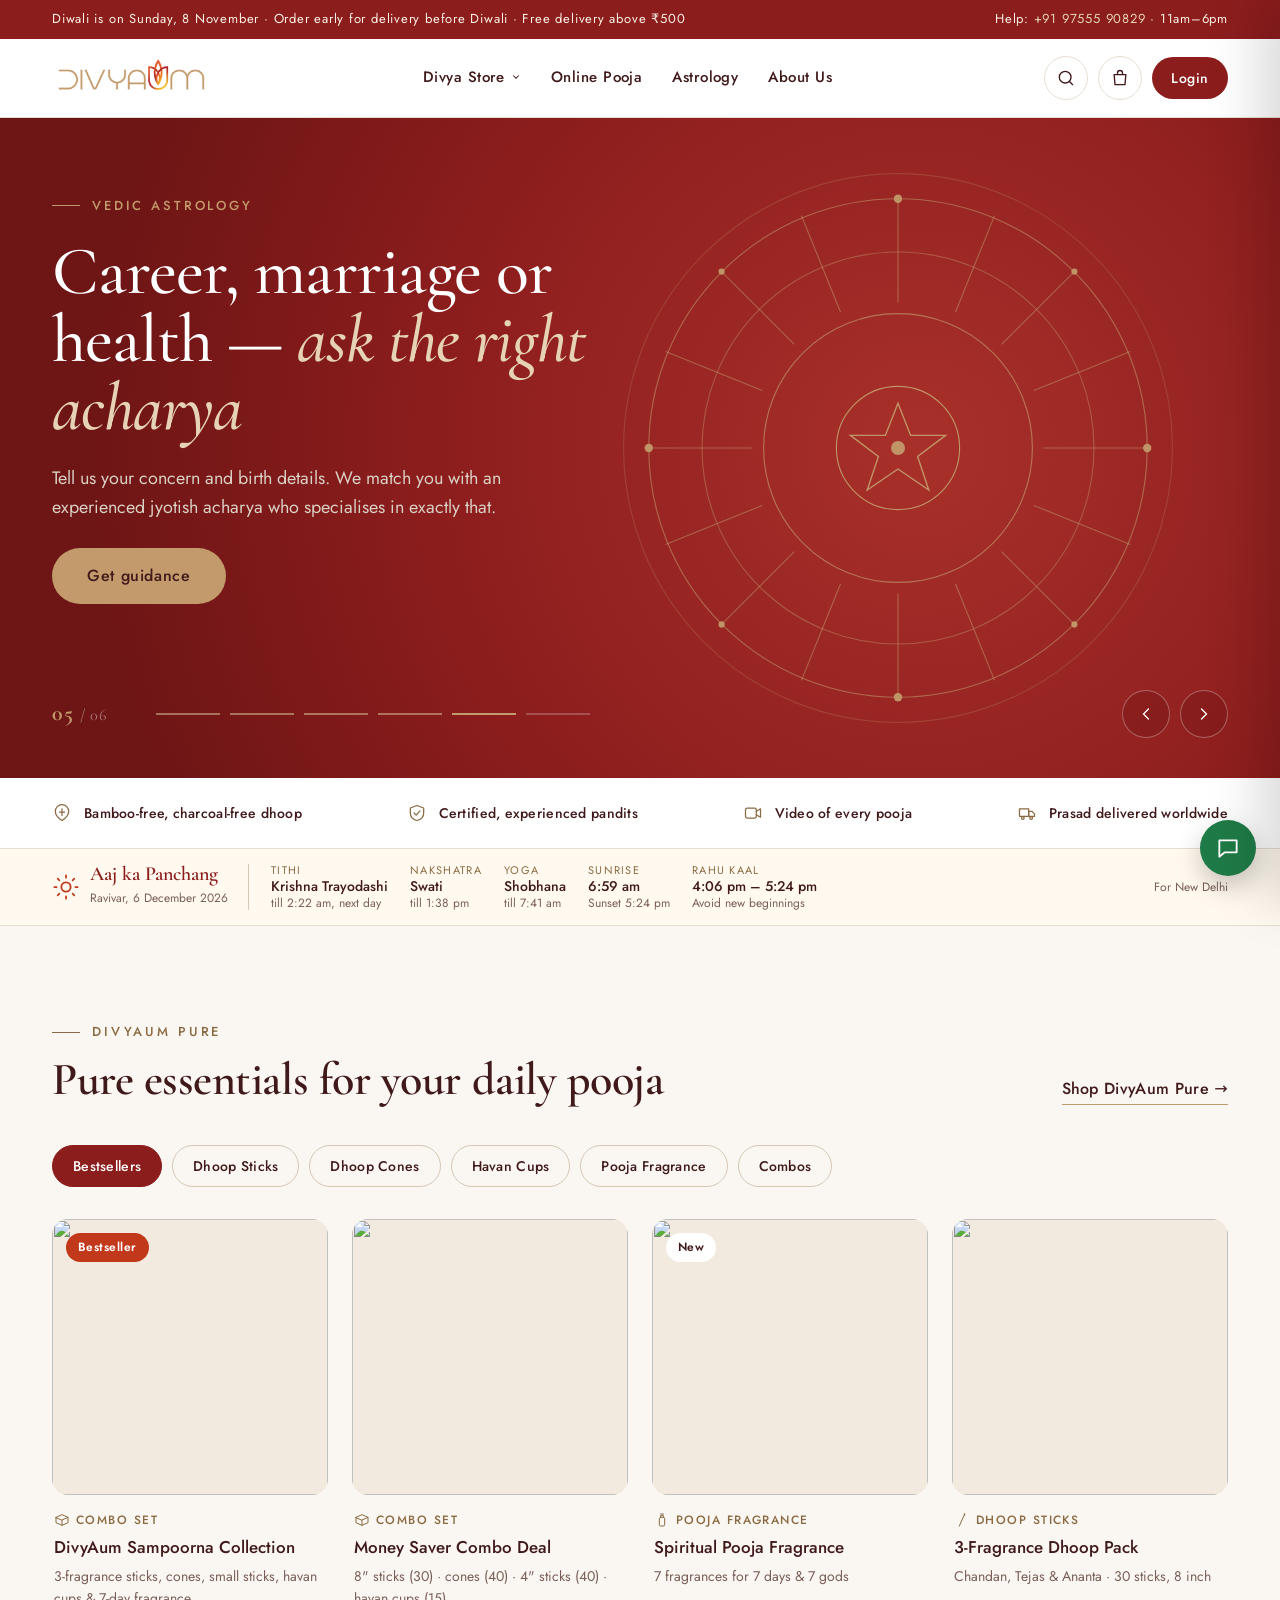
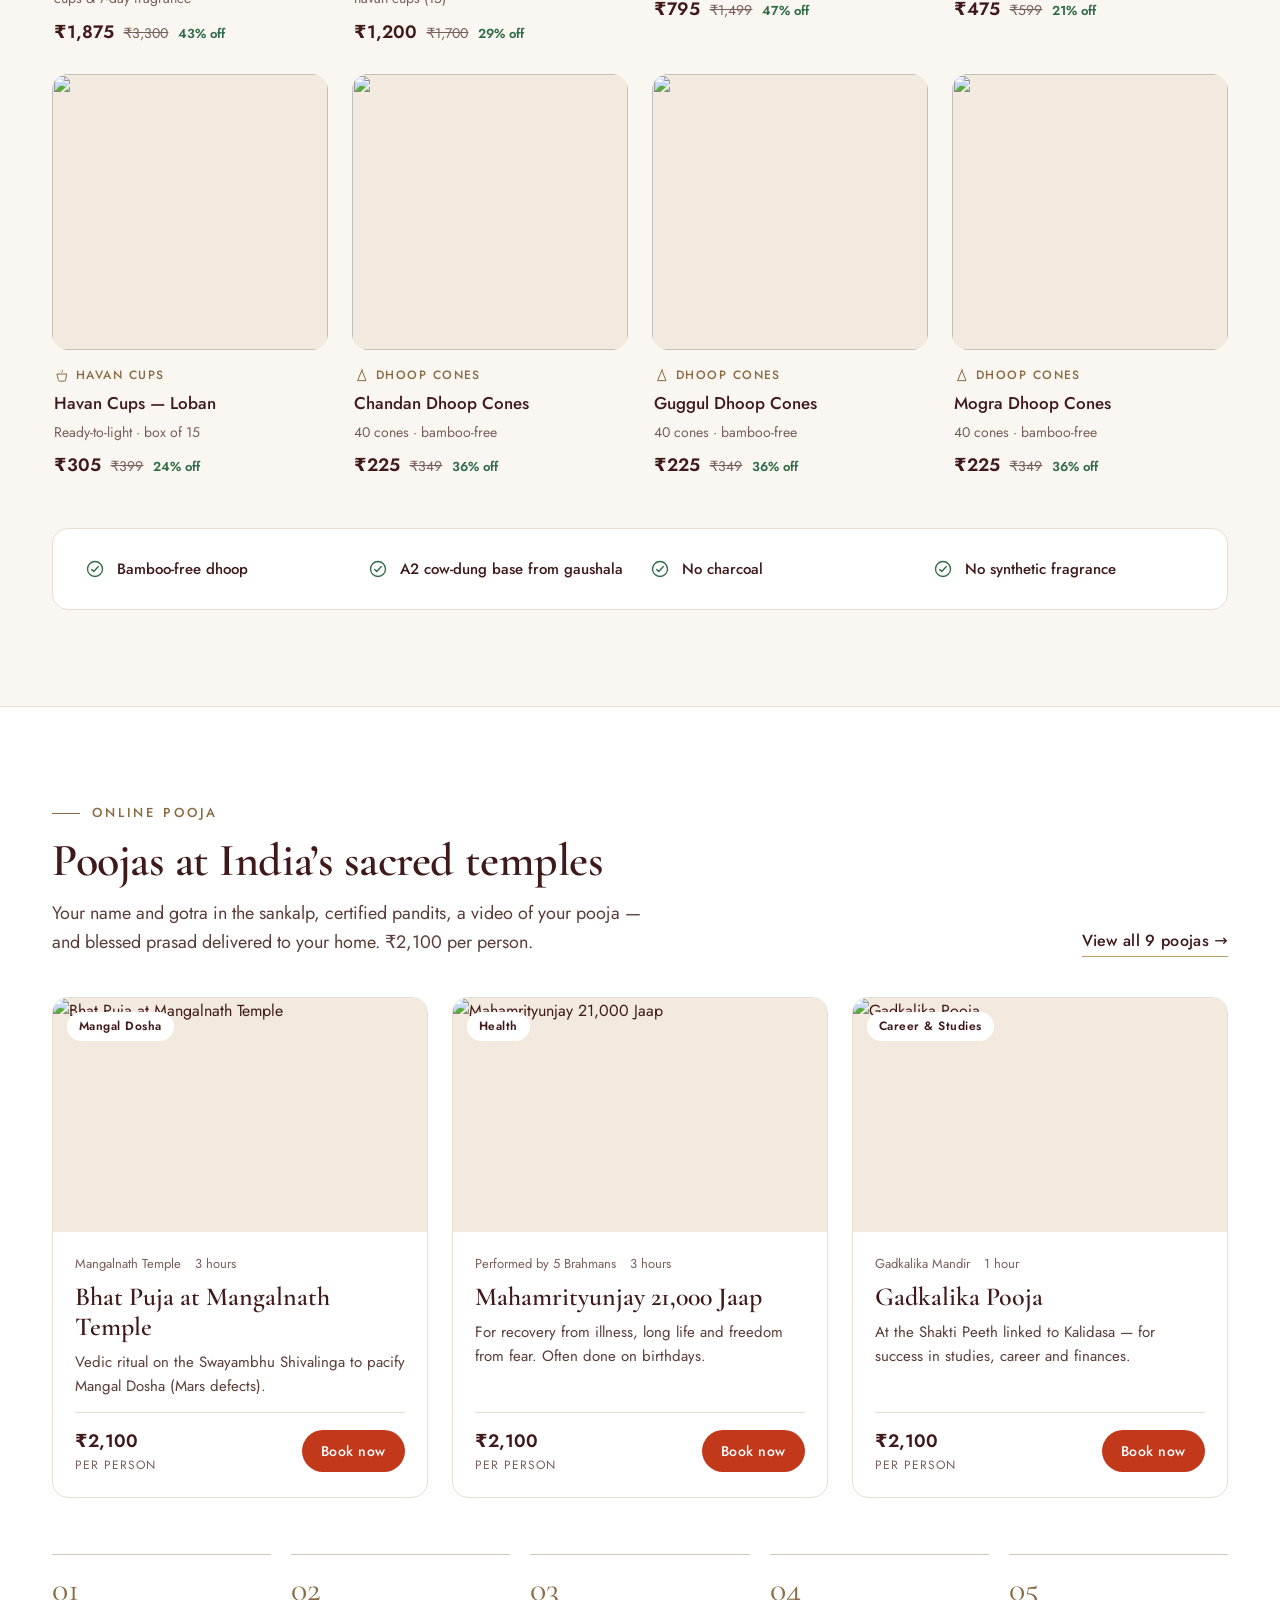
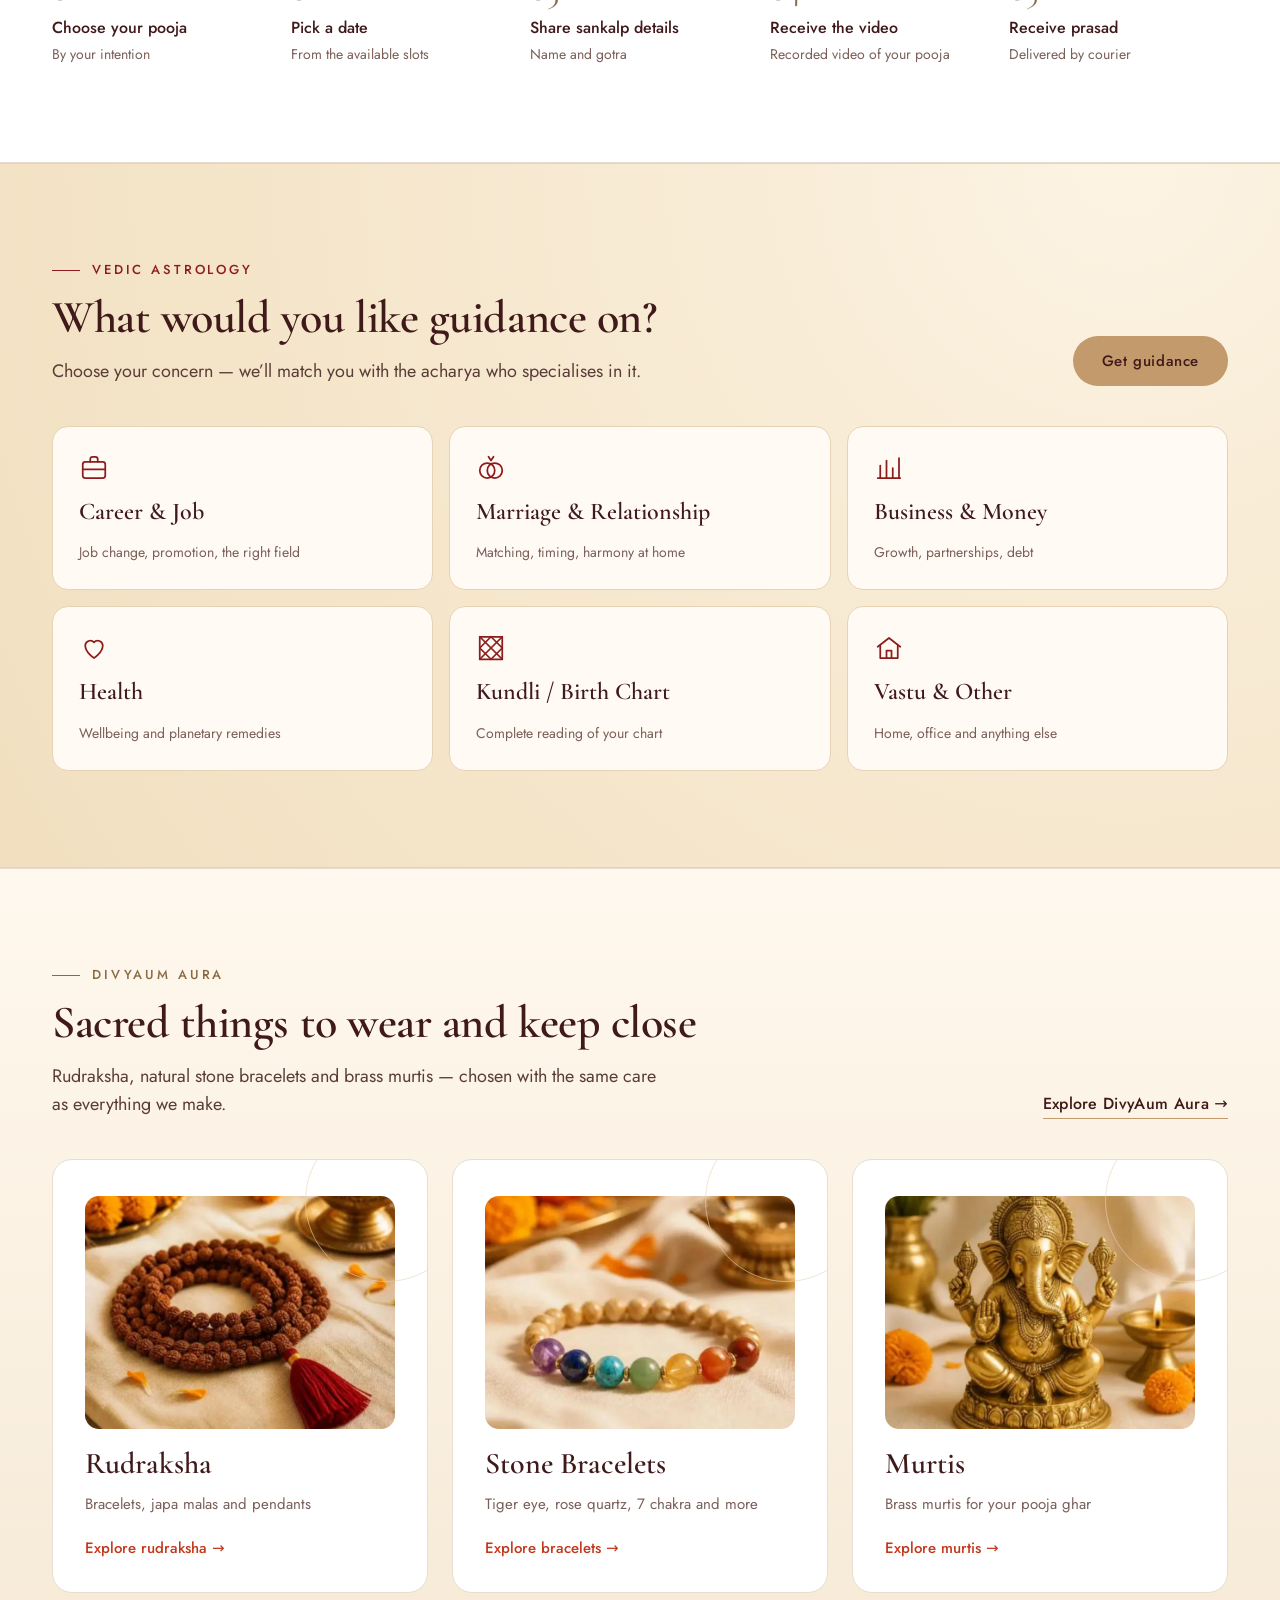
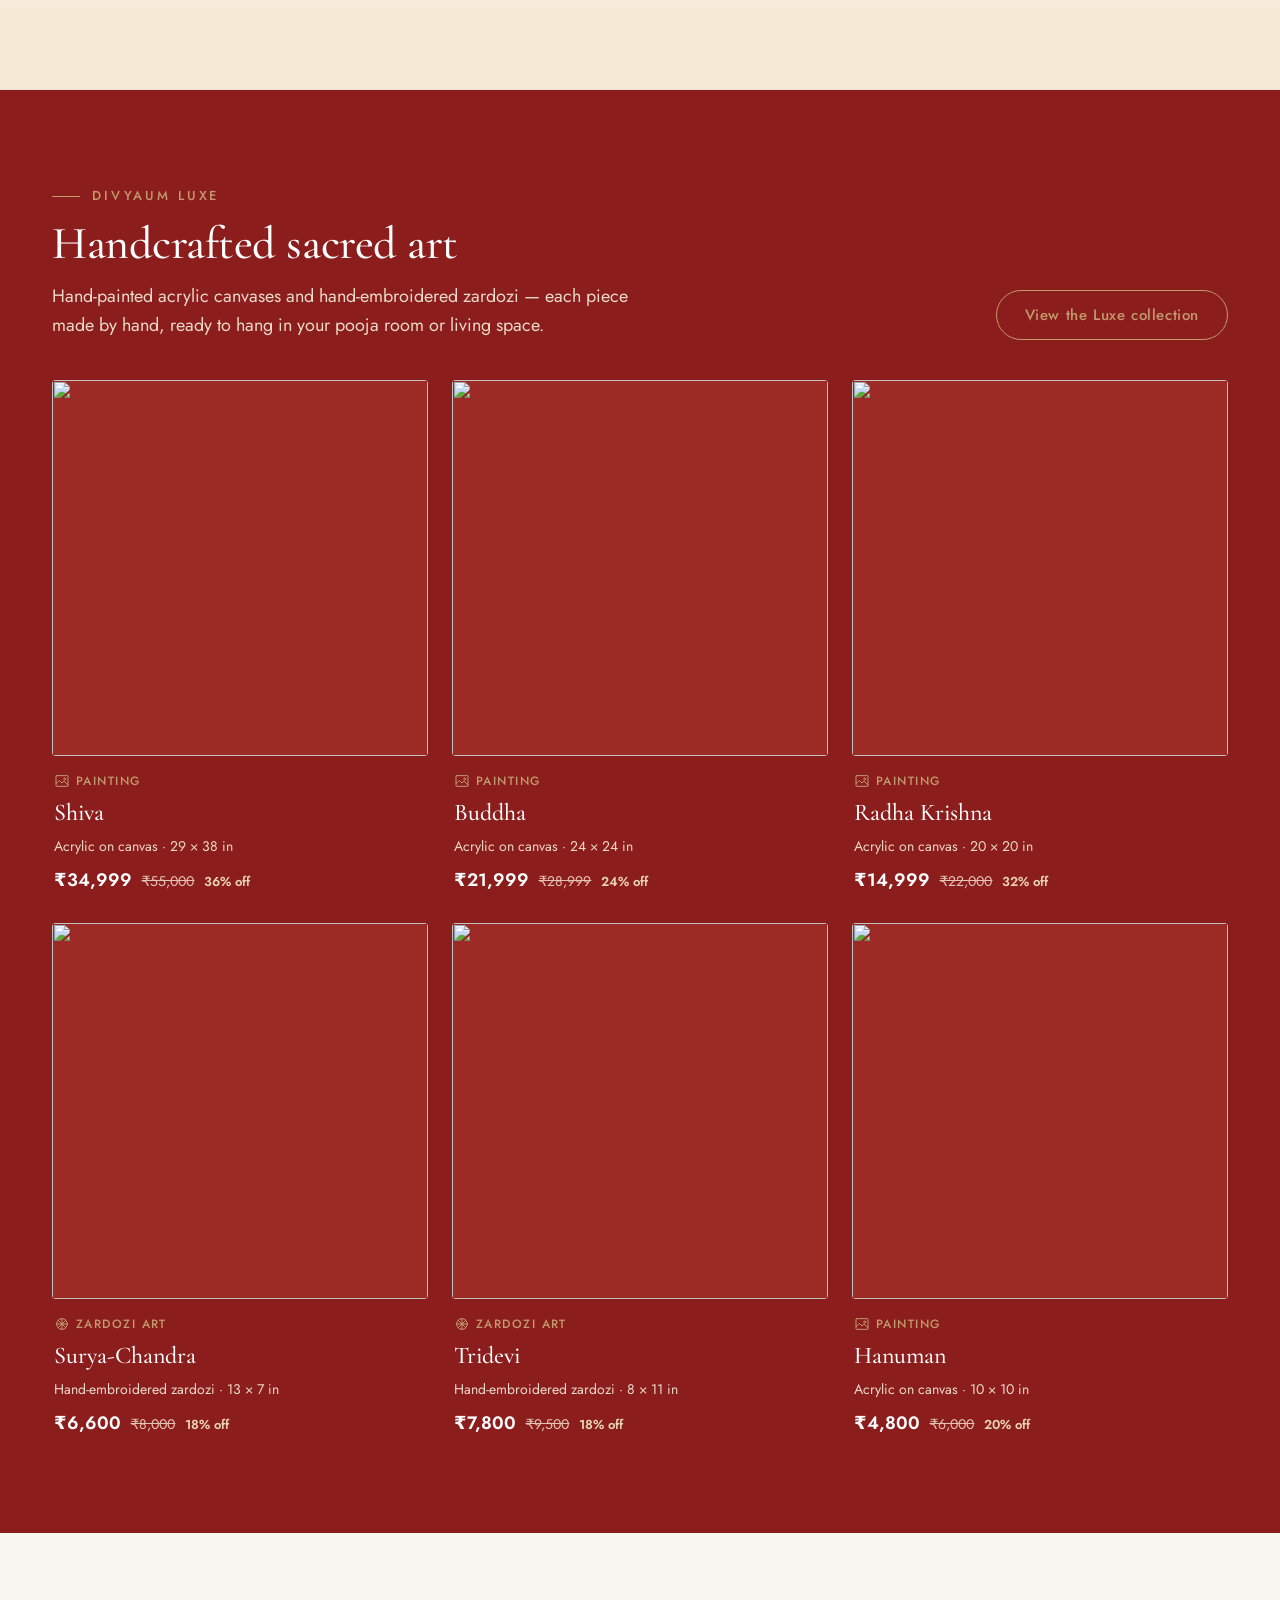
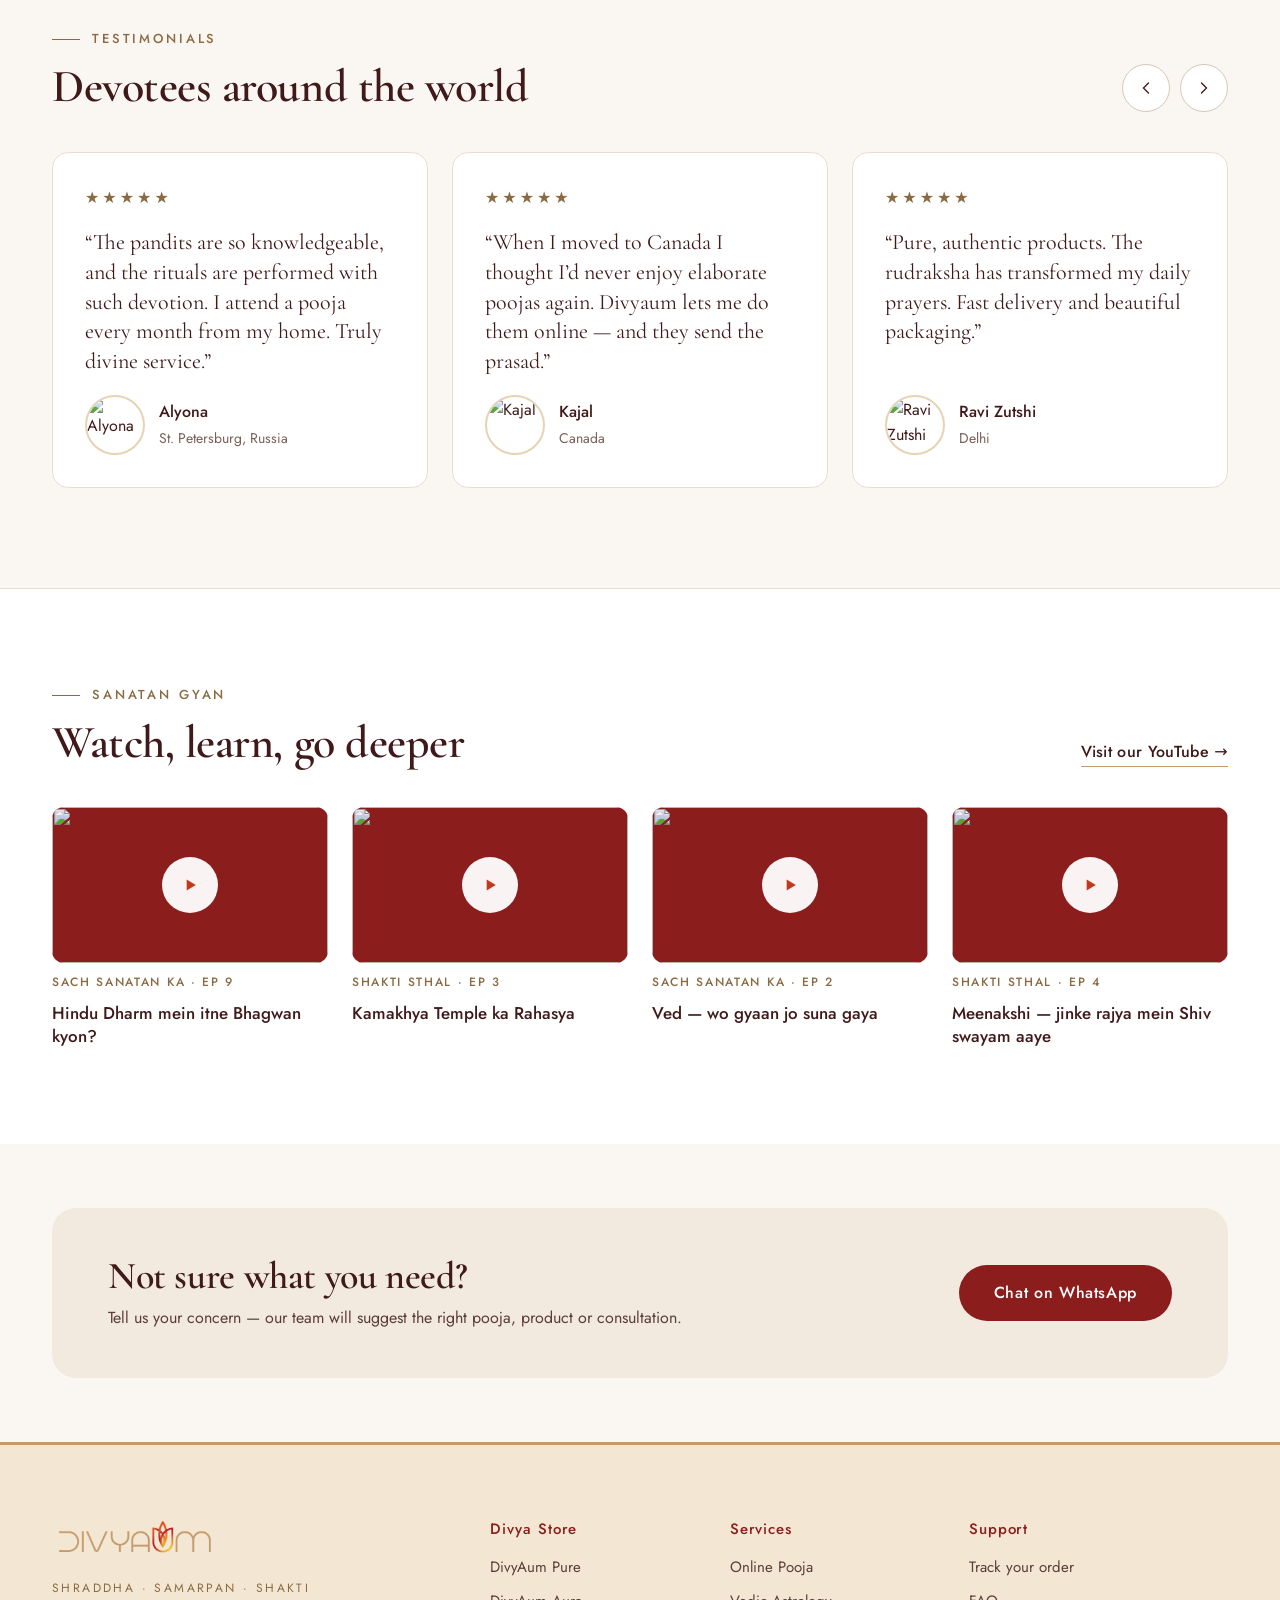
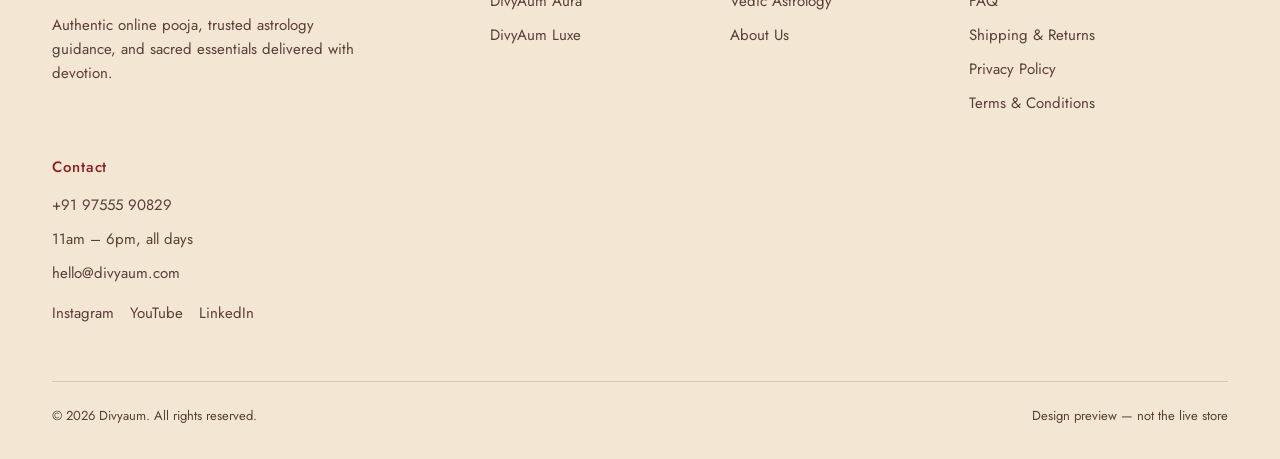
==== commit 5c099601: "Remove Diwali section from homepage Co-Authored-By: Claude Opus 5.5 <noreply@anthropic.com> Claude-S" ====
--- a/index.html
+++ b/index.html
@@ -25,7 +25,7 @@
 <h1>Light up this Diwali <em>the pure way</em></h1>
 <p>Bamboo-free dhoop, havan cups and the 7-day pooja fragrance for your Lakshmi pooja — and Sampoorna gift boxes for the people you love.</p>
 <div class="slide-price"><span class="countdown" data-countdown="2026-11-08"><b>–</b> days to Diwali</span></div>
-<div class="slide-ctas"><a href="#diwali" class="btn btn-primary btn-lg">Shop Diwali essentials</a><a href="store.html?c=combo" class="btn btn-outline btn-lg">Gift boxes</a></div>
+<div class="slide-ctas"><a href="store.html" class="btn btn-primary btn-lg">Shop Diwali essentials</a><a href="store.html?c=combo" class="btn btn-outline btn-lg">Gift boxes</a></div>
 </div></div>
 </div>
 
@@ -109,23 +109,6 @@
 <div class="pc-title"><svg viewBox="0 0 24 24" fill="none" stroke="currentColor" stroke-width="1.5" stroke-linecap="round" stroke-linejoin="round" aria-hidden="true"><circle cx="12" cy="12" r="4"/><path d="M12 2v2M12 20v2M4.9 4.9l1.4 1.4M17.7 17.7l1.4 1.4M2 12h2M20 12h2M4.9 19.1l1.4-1.4M17.7 6.3l1.4-1.4"/></svg><div><b>Aaj ka Panchang</b><span id="pcDate">Loading…</span></div></div>
 </div></section>
 
-<!-- DIWALI -->
-<section class="sec diwali-sec" id="diwali"><div class="wrap" style="position:relative">
-<div class="sec-head">
-<div><div class="eyebrow">Diwali 2026</div><h2>Celebrate Diwali the pure way</h2><p class="lead">Everything for your Lakshmi pooja, and gifts that carry a blessing. Order early for delivery before Diwali.</p></div>
-<span class="countdown" data-countdown="2026-11-08"><b>–</b> days to Diwali</span>
-</div>
-<div class="fest-days">
-<div class="fest"><b>Dhanteras</b><span>Fri, 6 Nov</span></div>
-<div class="fest"><b>Choti Diwali</b><span>Sat, 7 Nov</span></div>
-<div class="fest main"><b>Diwali</b><span>Sun, 8 Nov · Lakshmi Pooja</span></div>
-<div class="fest"><b>Govardhan Pooja</b><span>Tue, 10 Nov</span></div>
-<div class="fest"><b>Bhai Dooj</b><span>Wed, 11 Nov</span></div>
-</div>
-<div class="grid grid-4" id="diwaliGrid"></div>
-<div class="diwali-poojas" id="diwaliPoojas"></div>
-</div></section>
-
 <!-- DIVYA STORE -->
 <section class="sec" id="store"><div class="wrap">
 <div class="sec-head">
@@ -248,8 +231,6 @@
 document.querySelectorAll("img[data-file]").forEach(function(i){ i.src = DV.img(i.dataset.file, i.dataset.w || 1080); });
 document.getElementById("homeStore").innerHTML = DV.products.filter(function(p){return p.cat!=="luxe";}).sort(function(a,b){return (a.best||99)-(b.best||99);}).map(DV.card).join("");
 document.getElementById("homePoojas").innerHTML = DV.poojas.slice(0,3).map(DV.poojaCard).join("");
-document.getElementById("diwaliGrid").innerHTML = ["sampoorna","samriddhi","fragrance7","moneysaver"].map(function(id){ var p = DV.find(id); var c = DV.card(p); return id==="samriddhi" ? c.replace('<span class="kind">','<span class="kind" title="Lakshmi, Kamadhenu & Sri Yantra">') : c; }).join("");
-document.getElementById("diwaliPoojas").innerHTML = ["gadkalika-pooja","rin-mukteshawar-pooja"].map(function(s){ var p = DV.poojas.filter(function(x){return x.slug===s;})[0]; return '<a class="dp" href="pooja-detail.html?p='+s+'"><img src="'+DV.img(p.file,640)+'" alt=""><div><div class="kind">Prosperity pooja this Diwali</div><b>'+p.name+'</b><span>'+p.ben+' · ₹2,100</span></div></a>'; }).join("");
 document.querySelectorAll("[data-countdown]").forEach(function(el){ var d = Math.ceil((new Date(el.dataset.countdown+"T00:00:00+05:30") - new Date())/864e5); if (d > 1) el.querySelector("b").textContent = d; else if (d === 1) el.innerHTML = "<b>1</b> day to Diwali"; else el.innerHTML = "<b>Shubh</b> Deepavali"; });
 (function(){
   if (!window.Panchang || !window.Astronomy) return;
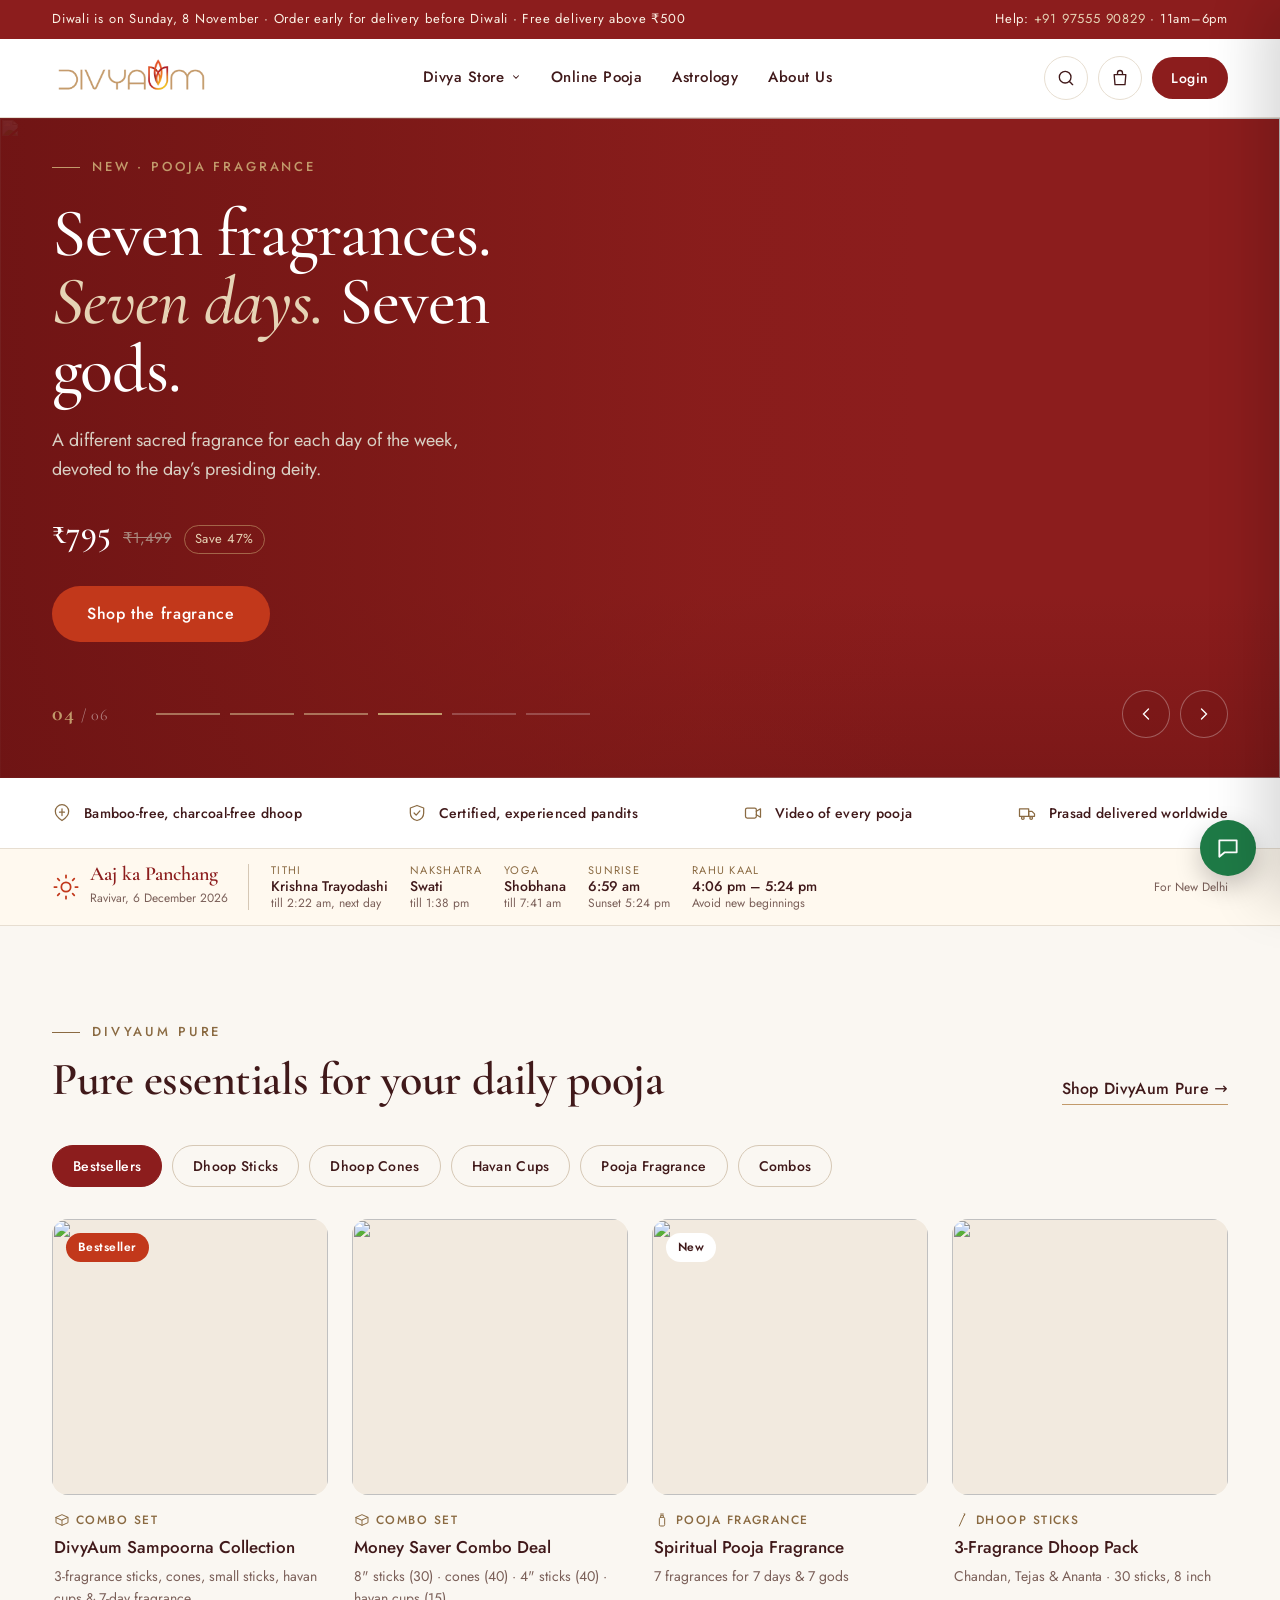
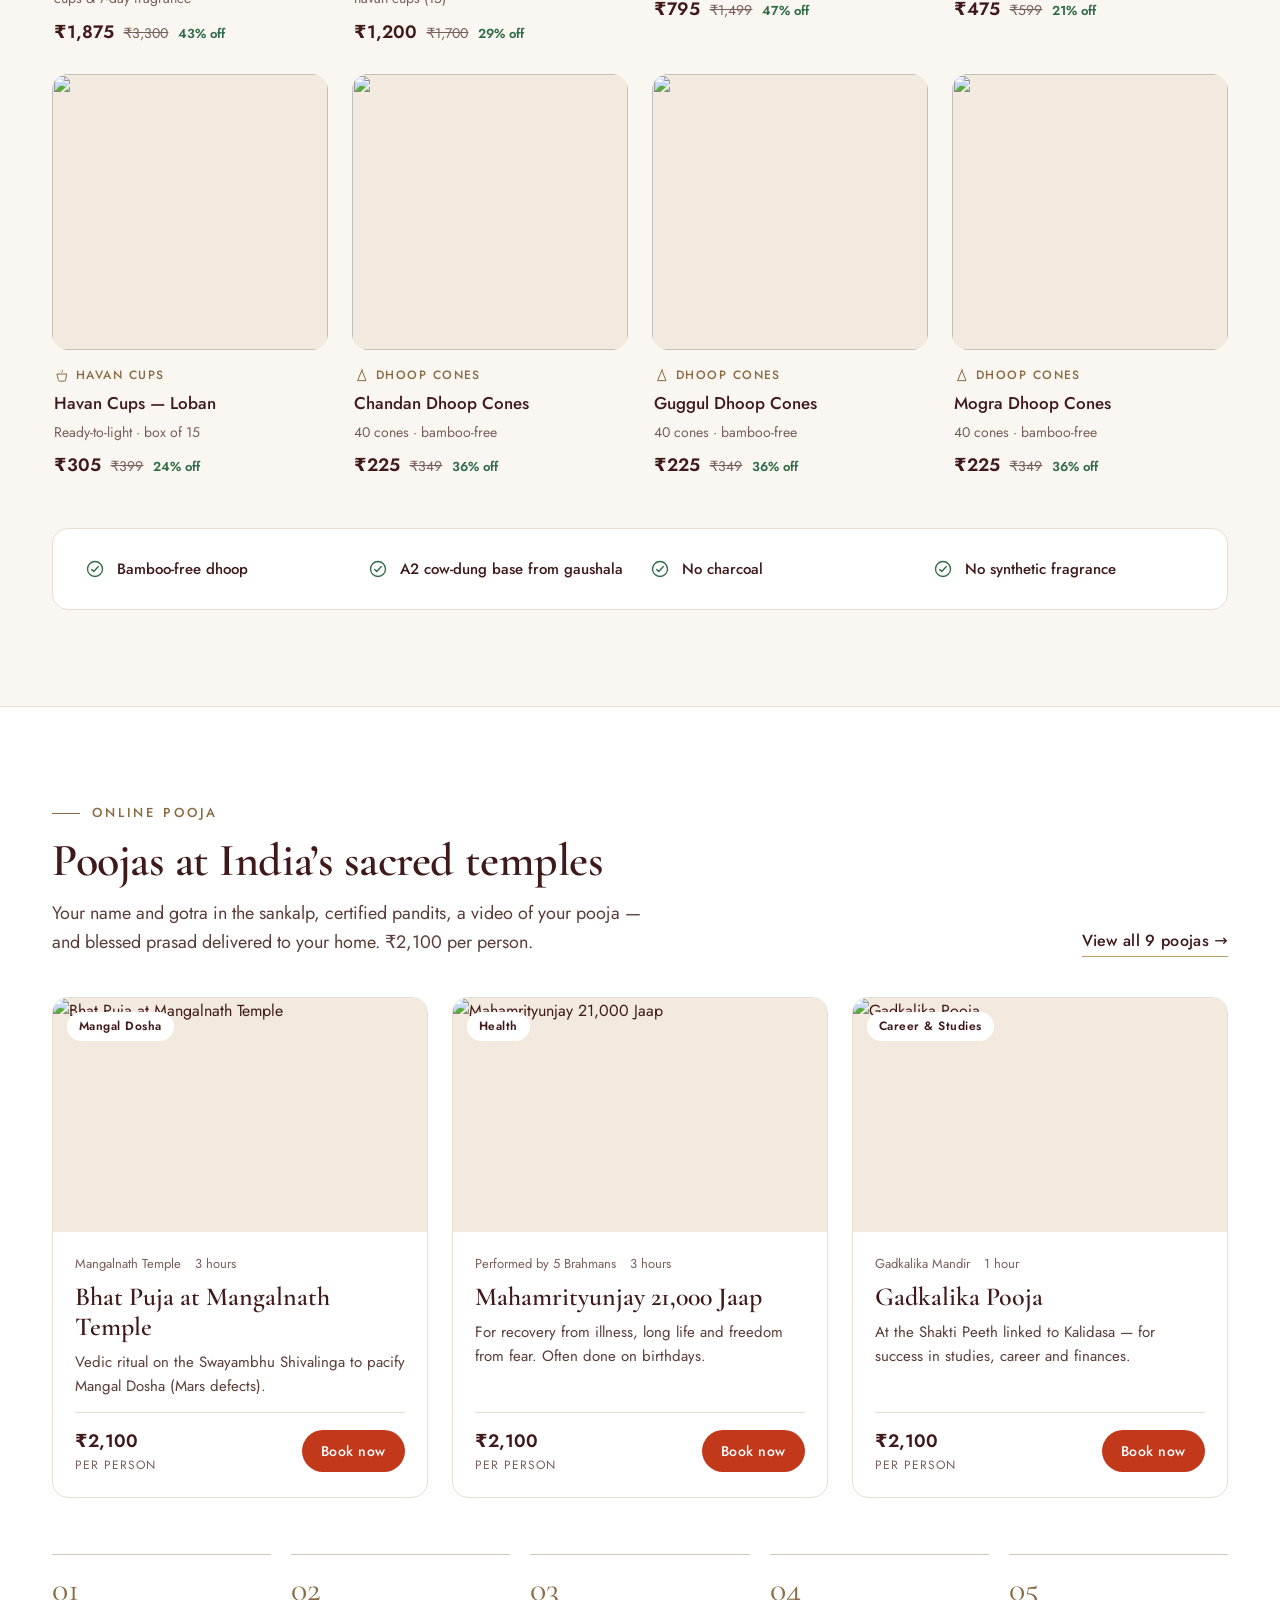
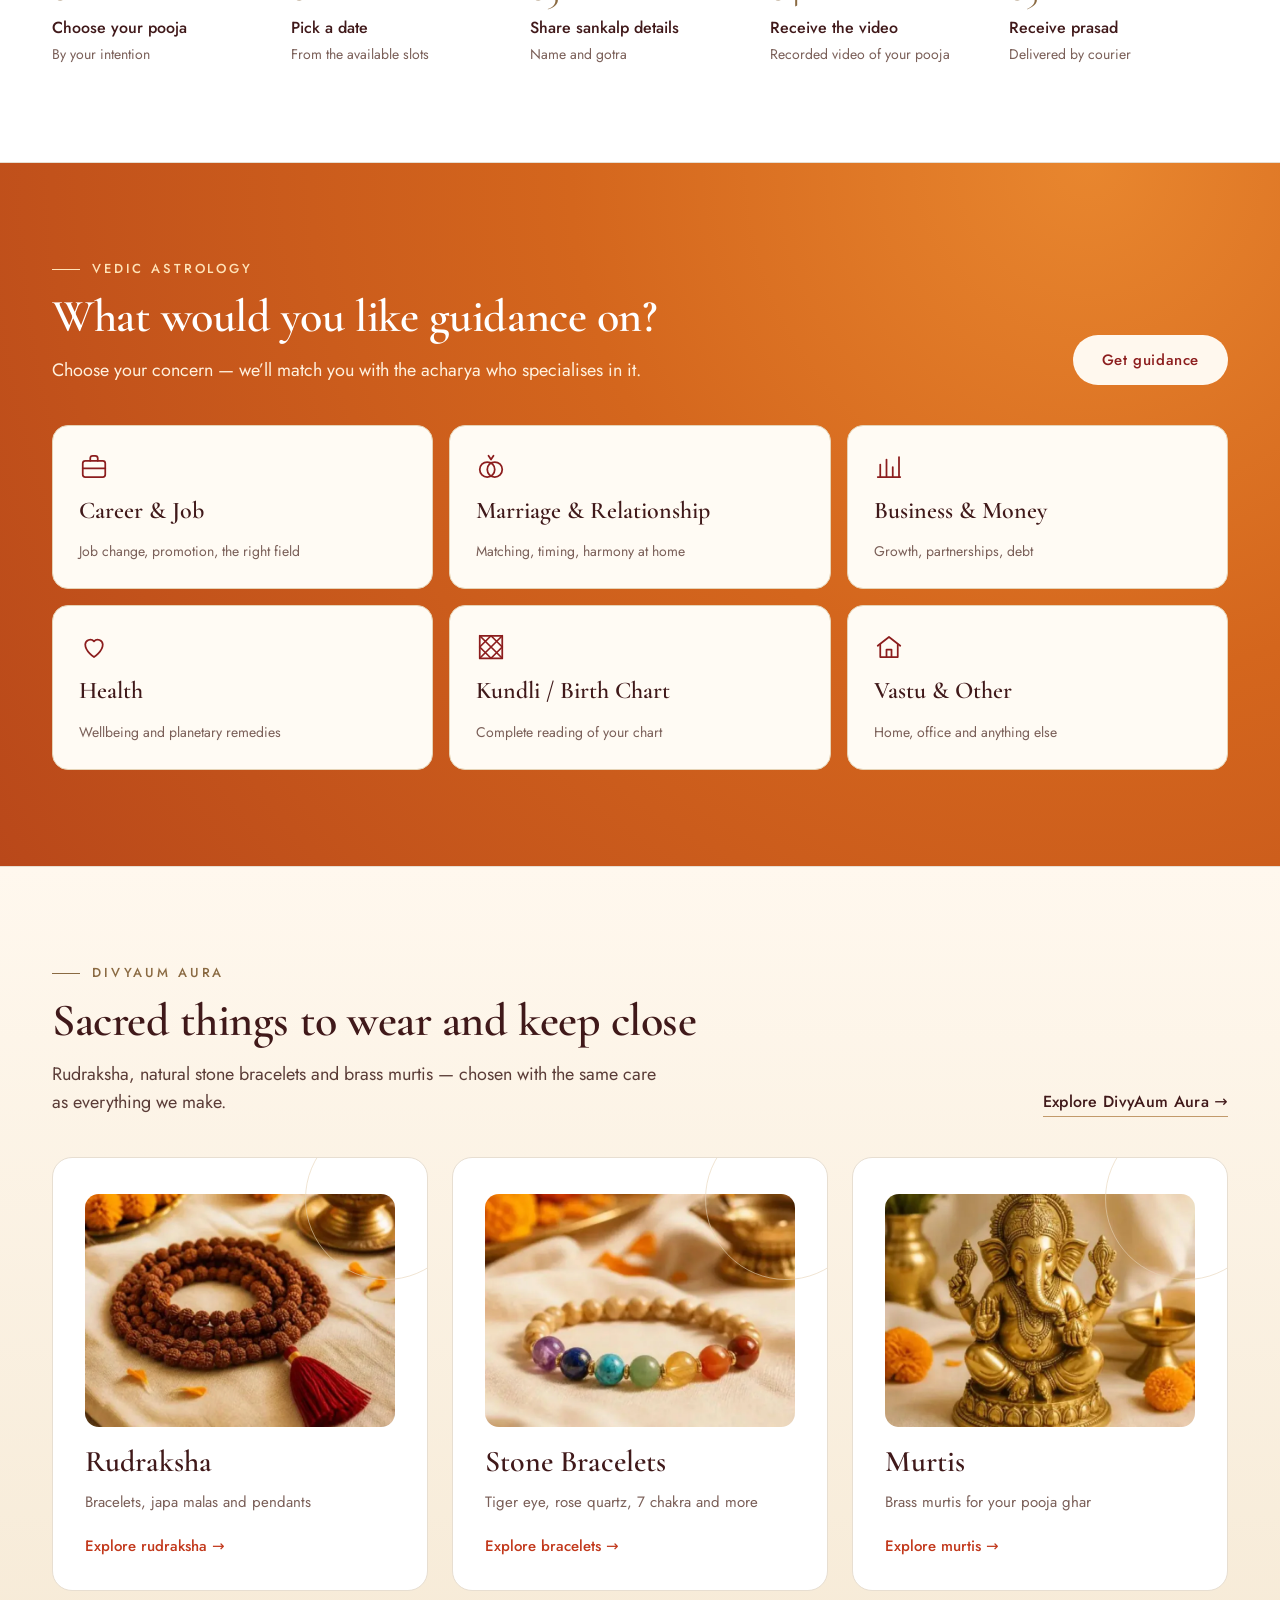
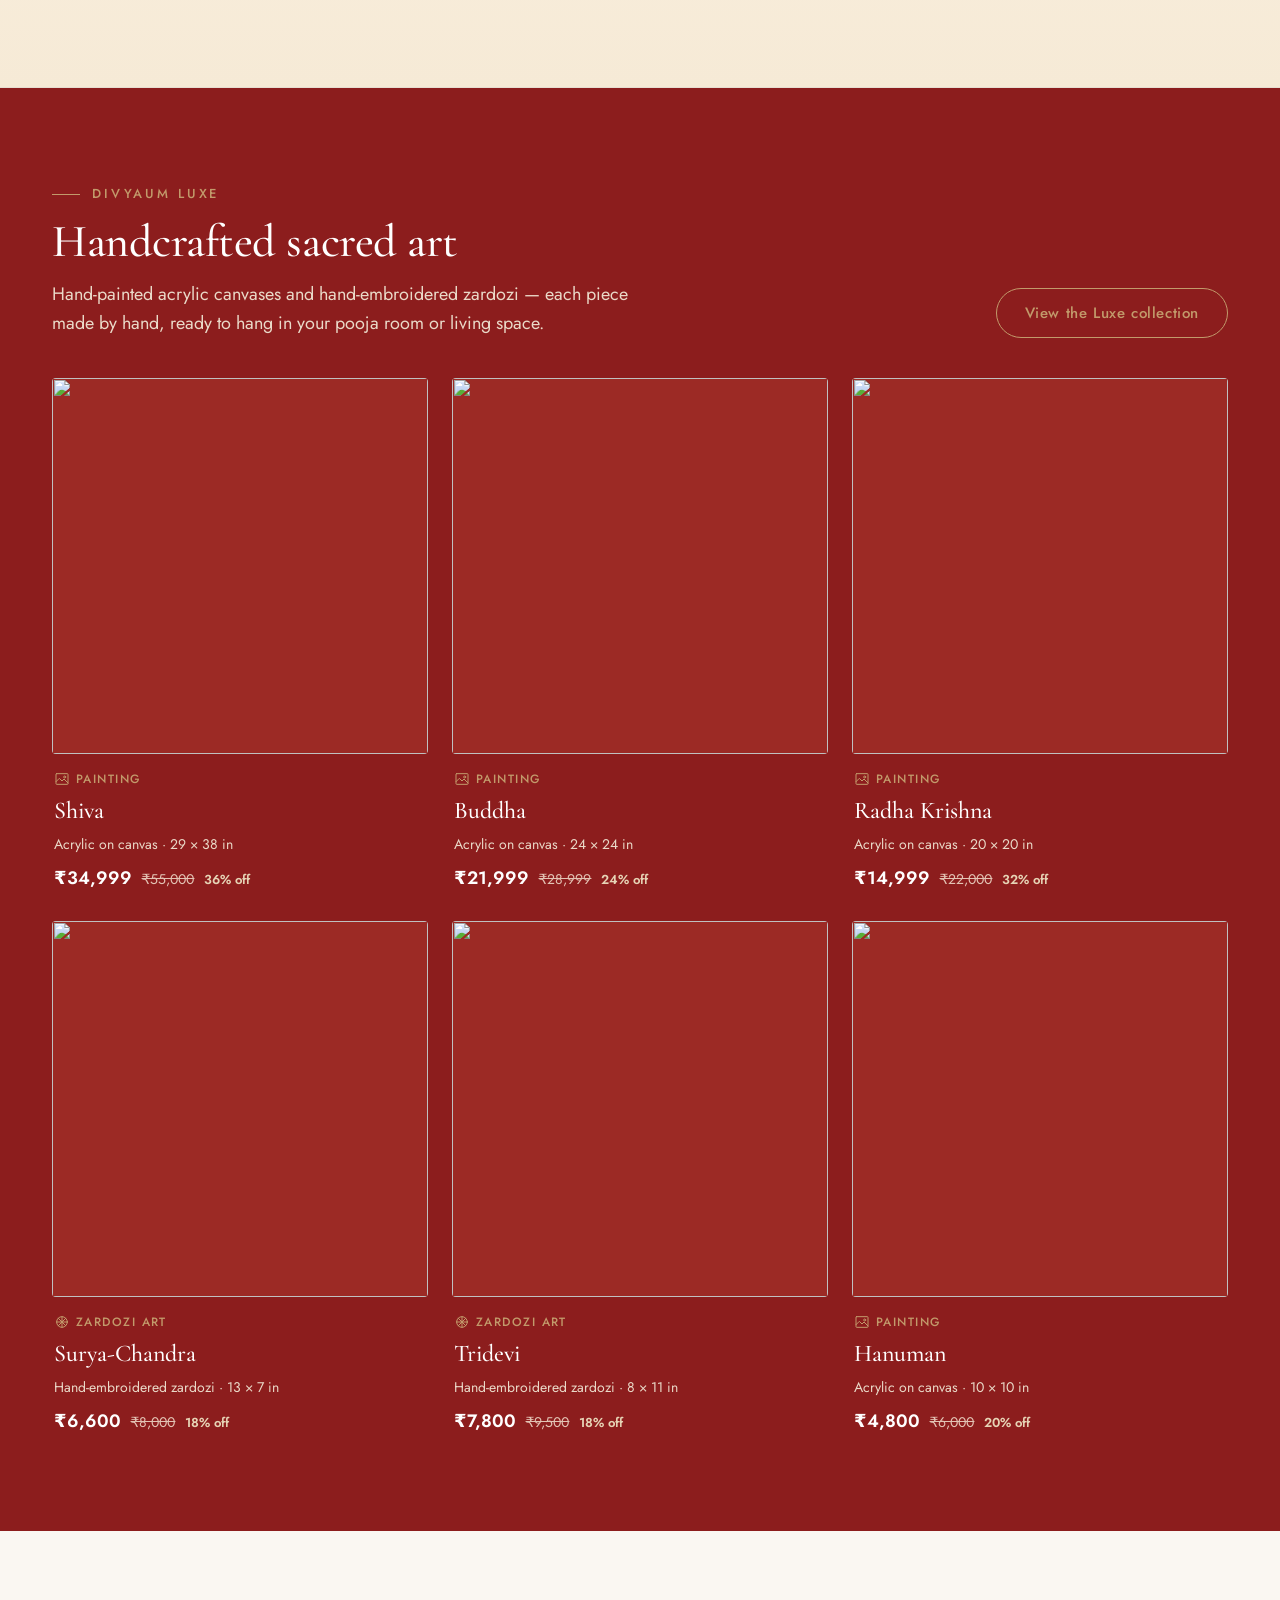
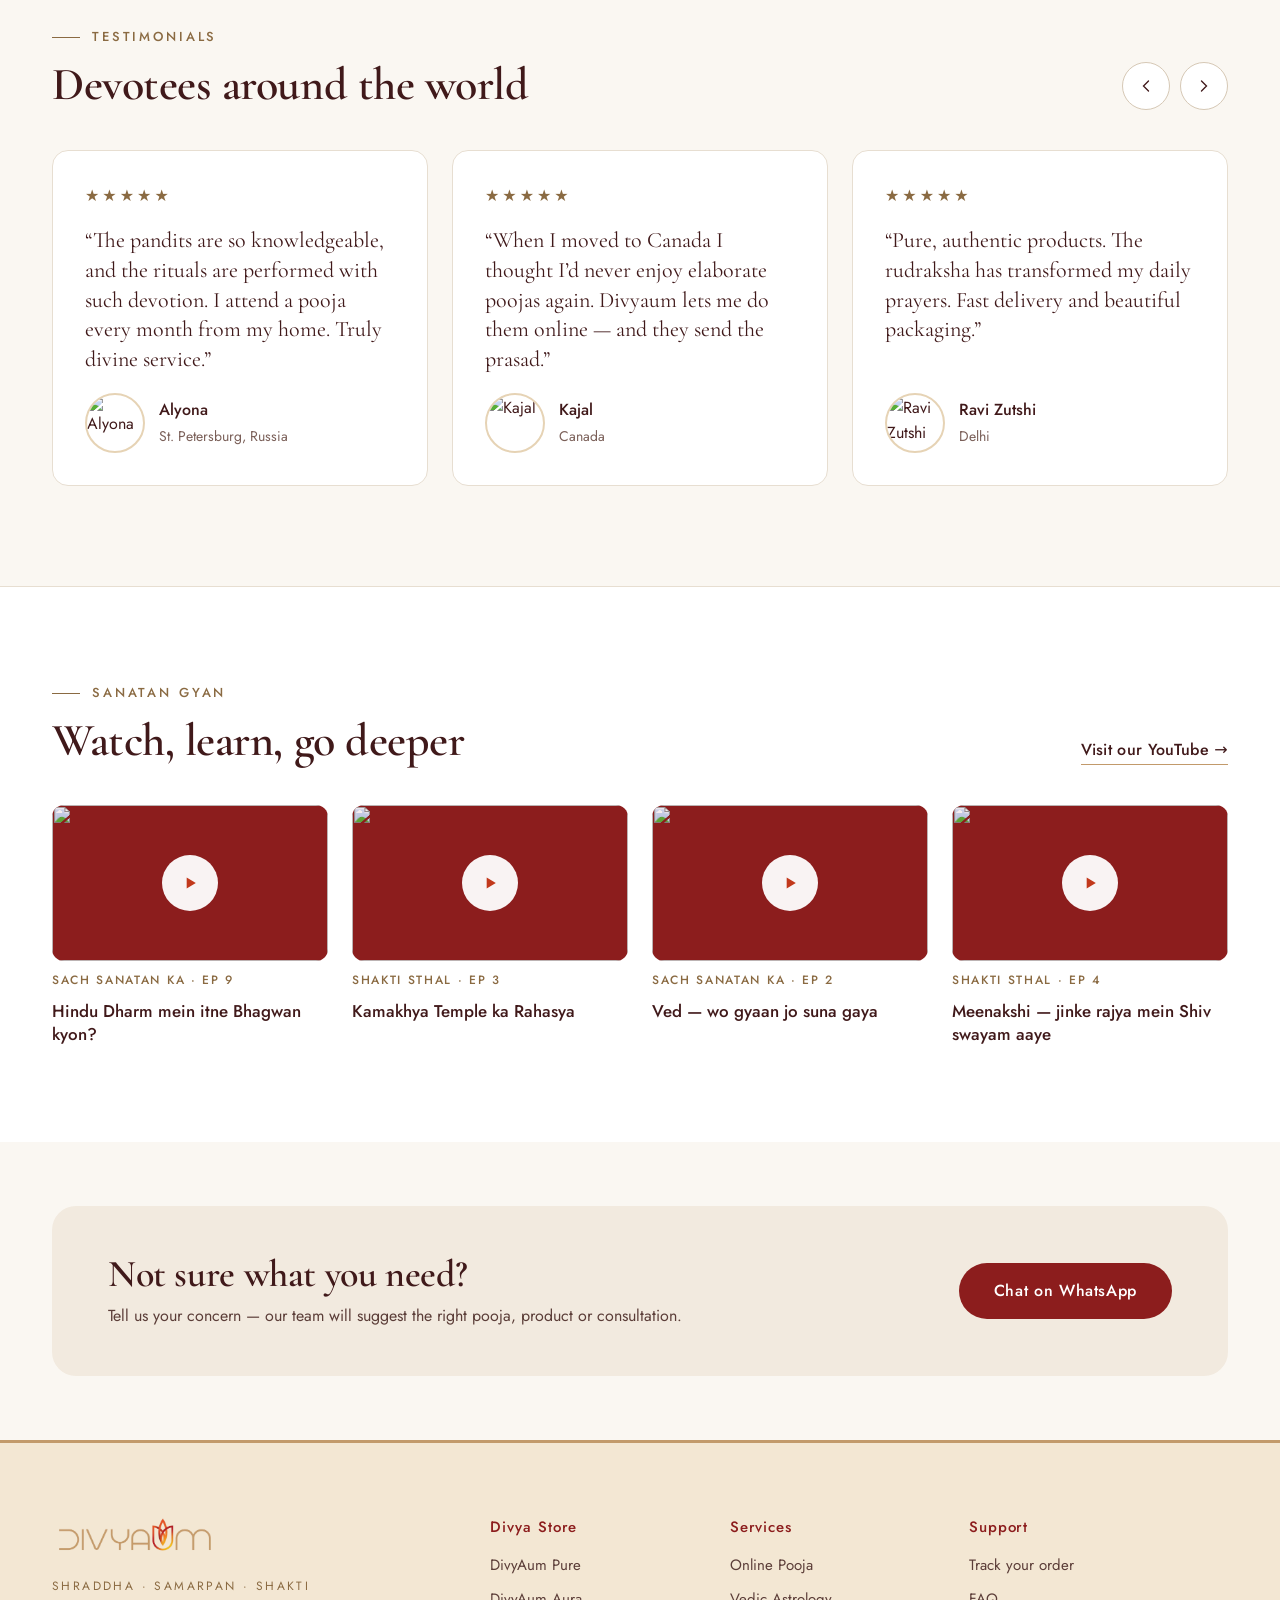
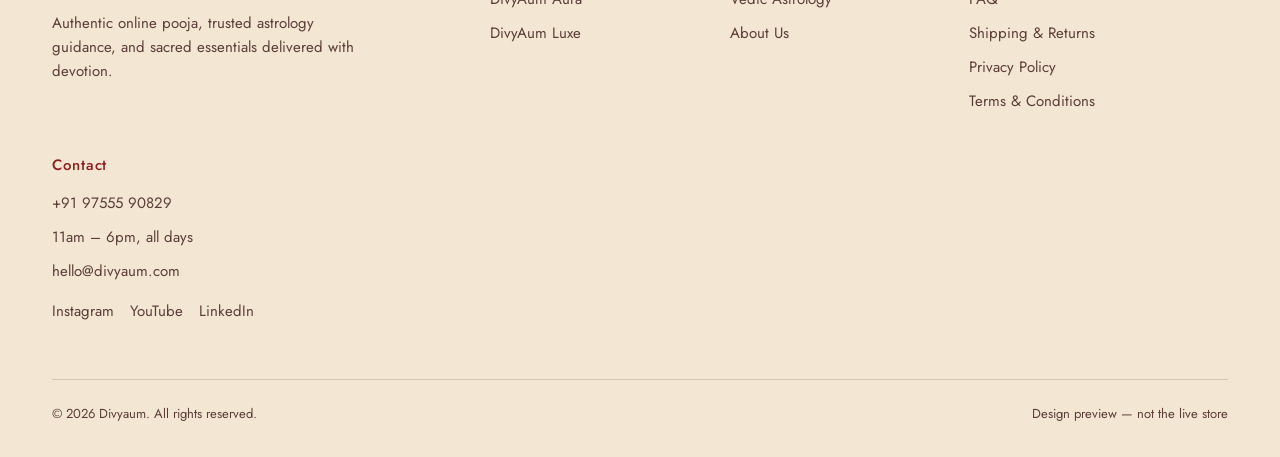
==== commit e062eb45: "Saffron background for Vedic Astrology section Co-Authored-By: Claude Opus 5.5 <noreply@anthropic.co" ====
--- a/index.html
+++ b/index.html
@@ -9,7 +9,7 @@
 <link rel="preconnect" href="https://fonts.googleapis.com">
 <link rel="preconnect" href="https://fonts.gstatic.com" crossorigin>
 <link href="https://fonts.googleapis.com/css2?family=Cormorant+Garamond:wght@500;600;700&family=Jost:wght@400;500;600&display=swap" rel="stylesheet">
-<link rel="stylesheet" href="css/site.css?v=13">
+<link rel="stylesheet" href="css/site.css?v=14">
 </head>
 <body data-page="home">
 <div id="site-header"></div>
@@ -224,9 +224,9 @@
 </main>
 
 <div id="site-footer"></div>
-<script src="js/site.js?v=13"></script>
+<script src="js/site.js?v=14"></script>
 <script src="js/vendor/astronomy.browser.min.js"></script>
-<script src="js/panchang.js?v=13"></script>
+<script src="js/panchang.js?v=14"></script>
 <script>
 document.querySelectorAll("img[data-file]").forEach(function(i){ i.src = DV.img(i.dataset.file, i.dataset.w || 1080); });
 document.getElementById("homeStore").innerHTML = DV.products.filter(function(p){return p.cat!=="luxe";}).sort(function(a,b){return (a.best||99)-(b.best||99);}).map(DV.card).join("");
--- a/css/site.css
+++ b/css/site.css
@@ -169,10 +169,13 @@
 .step span{font-size:14px;color:var(--muted)}
 
 /* dark section (astrology) */
-.dark{background:radial-gradient(circle at 88% 0%,#FCF3E3 0%,var(--haldi-2) 35%,var(--haldi) 100%);color:var(--ink);border-top:1px solid var(--gold-soft);border-bottom:1px solid var(--gold-soft)}
-.dark .eyebrow{color:var(--kumkum)}
-.dark h2{color:var(--ink)}
-.dark .lead{color:var(--body)}
+.dark{background:radial-gradient(circle at 85% 0%,#E8862E 0%,#D4661D 40%,#B9481A 100%);color:#fff;border:0}
+.dark .eyebrow{color:#FFE3B8}
+.dark h1,.dark h2{color:#fff}
+.dark .lead{color:#FFF1DE}
+.dark .crumbs,.dark .crumbs a{color:#FFE3B8}.dark .crumbs a:hover{color:#fff}
+.dark .ticks{color:#fff}.dark .ticks svg{color:#FFE3B8}
+.dark .btn-gold{background:#FFF8EE;color:var(--kumkum)}.dark .btn-gold:hover{background:#fff;color:var(--kumkum)}
 .topic-grid{display:grid;grid-template-columns:repeat(3,minmax(0,1fr));gap:16px}
 .topic-card{display:flex;flex-direction:column;gap:10px;padding:26px;border:1px solid var(--gold-soft);border-radius:var(--radius);color:var(--ink);text-decoration:none;background:#FFFBF4;transition:border-color .2s,background .2s,box-shadow .2s,transform .2s}
 .topic-card:hover{border-color:var(--gold);background:#fff;color:var(--ink);box-shadow:var(--shadow);transform:translateY(-2px)}
